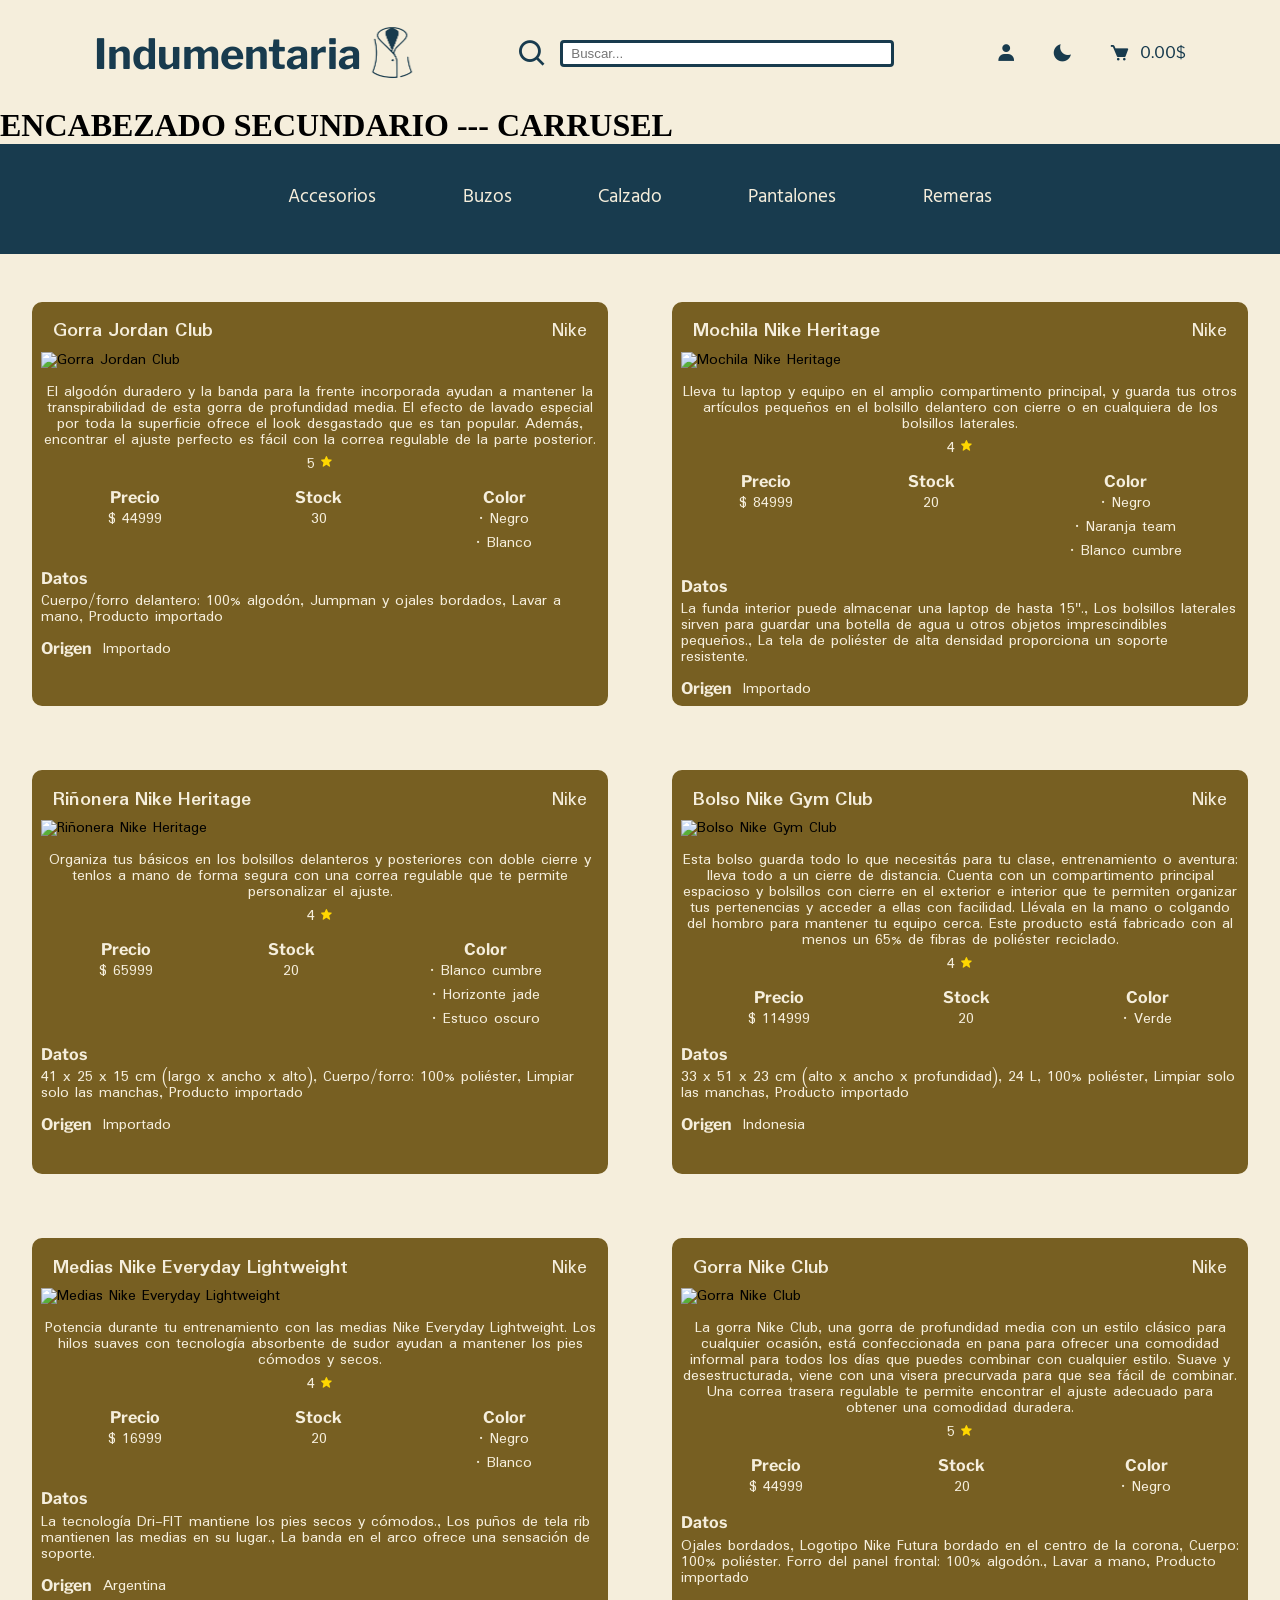
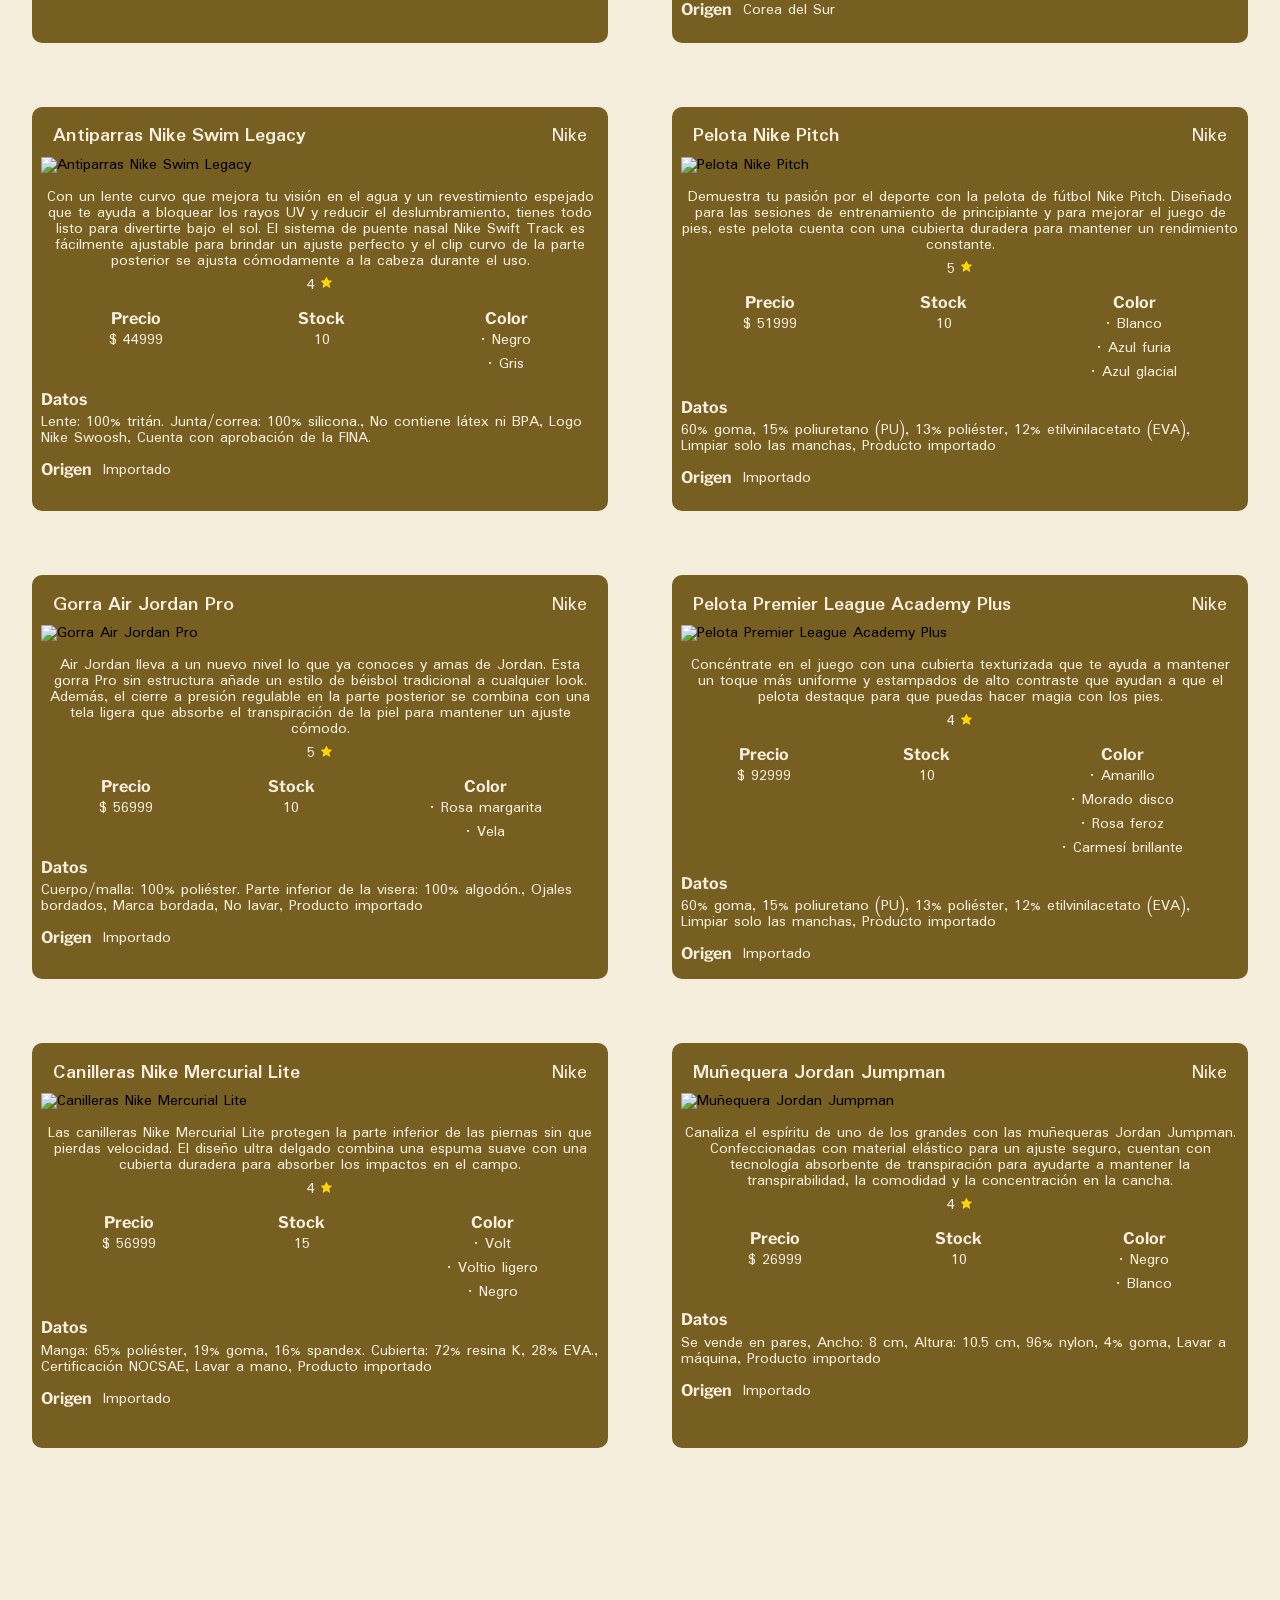
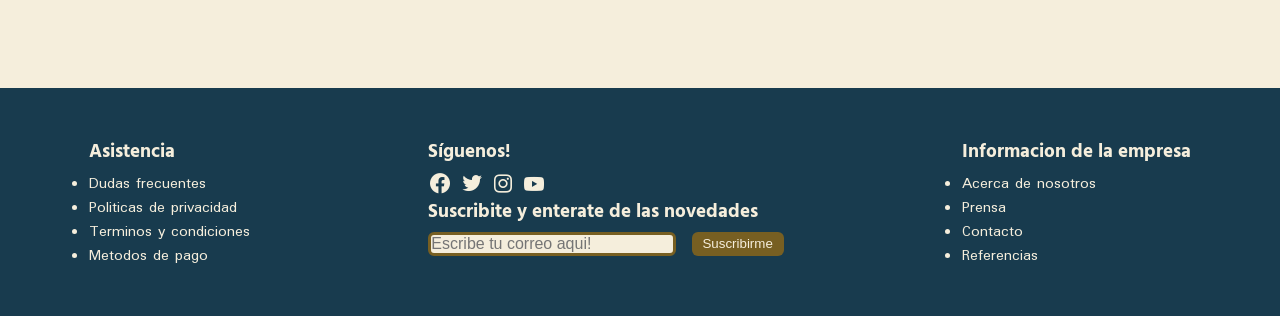
==== index.html @ 568b7e71 "Añade icono y logo contextual al modo seleccionado" ====
﻿<!DOCTYPE html>
<html lang="es">

<head>
   <meta charset="UTF-8">
   <meta name="viewport" content="width=device-width, initial-scale=1.0">
   <title>Grupo 13 | Indumentaria</title>
   <link rel="stylesheet" href="css/temas-colores-fuentes.css">
   <link rel="stylesheet" href="css/estilo-principal.css">
   <link href='https://unpkg.com/boxicons@2.1.4/css/boxicons.min.css' rel='stylesheet'>
</head>

<body id="cuerpo" class="light-theme">
   <header id="encabezado-principal" class="light-theme">

      <div id="titulo-logo" class="logo-iconos">
         <h1>Indumentaria</h1>
         <img id="logo" src="assets/img/logo-light.png" alt="logo de la web">
      </div>

      <div id="buscador">
         <i class='bx  bx-search'></i>
         <input type="text" placeholder="Buscar...">
      </div>

      <div id="iconos">
            <a href="/html/login.html">
               <i class='bx  bxs-user'></i>
               <h3>Iniciar Sesión</h3>
            </a>

            <div id="toggleModoOscuro">
               <i id="luna-sol" class='bx  bxs-moon'></i>
               <h3 id="texto-modo">Modo Oscuro</h3>
            </div>      

            <div id="carrito-precio">
               <i class='bx  bxs-cart'></i>
               <p>0.00$</p>
            </div>
         
      </div>
   </header>
   <header id="encabezado-secundario">
      <h1>ENCABEZADO SECUNDARIO --- CARRUSEL</h1>
   </header>

   <main>
      <nav id="navegacion-categoria" class="light-theme">
         <a href="#" id="tab-categoria-1" class="tab-categoria">Accesorios</a>
         <a href="#" id="tab-categoria-2" class="tab-categoria">Buzos</a>
         <a href="#" id="tab-categoria-3" class="tab-categoria">Calzado</a>
         <a href="#" id="tab-categoria-4" class="tab-categoria">Pantalones</a>
         <a href="#" id="tab-categoria-5" class="tab-categoria">Remeras</a>
      </nav>

      <section id="seccion-filtros">
      </section>

      <section id="seccion-categoria" class="light-theme">
         <article id="categoria00-item01" class="articulo-categoria item01">
            <header class="header-articulo">
               <div class="encabezado-carta">
                  <p class="item-valor-nombre"><span class="formato-texto-cartas">Nombre</span> ITEM 1</p>
                  <p class="item-valor-autor"><span class="formato-texto-cartas">Autor</span> ITEM 1</p>
               </div>
               <img class="item-valor-portada" src='assets/img/categoria00-item01.png' alt='Imagen de Portada'>
               <p class="item-valor-descripcion"><span class="formato-texto-cartas">Descripción</span> ITEM 1</p>
               <div class="rating">
                  <p class="item-valor-rating"><span class="formato-texto-cartas">Rating</span> ITEM 1</p>
                  <i class='bx  bxs-star'></i>
               </div>
            </header>
            <div class="detalle-articulo">
               <div class="precio">
                  <h4 class="item-campo-personalizado_1">CAMPO PERSONALIZADO 1</h4>
                  <p class="item-valor-personalizado_1">valor personalizado 1</p>
               </div>
               <div class="stock">
                  <h4 class="item-campo-personalizado_2">CAMPO PERSONALIZADO 2</h4>
                  <p class="item-valor-personalizado_2">valor personalizado 2</p>
               </div>
               <div class="color">
                  <h4 class="item-campo-personalizado_3">CAMPO PERSONALIZADO 3</h4>
                  <p class="item-valor-personalizado_3">valor personalizado 3</p>
               </div>
            </div>
            <div class="footer-articulo">
               <div class="datos">
                  <h4 class="item-campo-personalizado_5">CAMPO PERSONALIZADO 5</h4>
                  <p class="item-valor-personalizado_5">valor personalizado 5</p>
               </div>
               <div class="origen">
                  <h4 class="item-campo-personalizado_4">CAMPO PERSONALIZADO 4</h4>
                  <p class="item-valor-personalizado_4">valor personalizado 4</p>
               </div>
            </div>
         </article>

         <article id="categoria00-item02" class="articulo-categoria item02">
            <header class="header-articulo">
               <div class="encabezado-carta">
                  <p class="item-valor-nombre"><span class="formato-texto-cartas">Nombre</span> ITEM 2</p>
                  <p class="item-valor-autor"><span class="formato-texto-cartas">Autor</span> ITEM 2</p>
               </div>
               <img class="item-valor-portada" src='assets/img/categoria00-item02.png' alt='Imagen de Portada'>
               <p class="item-valor-descripcion"><span class="formato-texto-cartas">Descripción</span> ITEM 2</p>
               <div class="rating">
                  <p class="item-valor-rating"><span class="formato-texto-cartas">Rating</span> ITEM 2</p>
                  <i class='bx  bxs-star'></i>
               </div>
            </header>
            <div class="detalle-articulo">
               <div class="precio">
                  <h4 class="item-campo-personalizado_1">CAMPO PERSONALIZADO 1</h4>
                  <p class="item-valor-personalizado_1">valor personalizado 1</p>
               </div>
               <div class="stock">
                  <h4 class="item-campo-personalizado_2">CAMPO PERSONALIZADO 2</h4>
                  <p class="item-valor-personalizado_2">valor personalizado 2</p>
               </div>
               <div class="color">
                  <h4 class="item-campo-personalizado_3">CAMPO PERSONALIZADO 3</h4>
                  <p class="item-valor-personalizado_3">valor personalizado 3</p>
               </div>
            </div>
            <div class="footer-articulo">
               <div class="datos">
                  <h4 class="item-campo-personalizado_5">CAMPO PERSONALIZADO 5</h4>
                  <p class="item-valor-personalizado_5">valor personalizado 5</p>
               </div>
               <div class="origen">
                  <h4 class="item-campo-personalizado_4">CAMPO PERSONALIZADO 4</h4>
                  <p class="item-valor-personalizado_4">valor personalizado 4</p>
               </div>
            </div>
         </article>

         <article id="categoria00-item03" class="articulo-categoria item03">
            <header class="header-articulo">
               <div class="encabezado-carta">
                  <p class="item-valor-nombre"><span class="formato-texto-cartas">Nombre</span> ITEM 3</p>
                  <p class="item-valor-autor"><span class="formato-texto-cartas">Autor</span> ITEM 3</p>
               </div>
               <img class="item-valor-portada" src='assets/img/categoria00-item03.png' alt='Imagen de Portada'>
               <p class="item-valor-descripcion"><span class="formato-texto-cartas">Descripción</span> ITEM 3</p>
               <div class="rating">
                  <p class="item-valor-rating"><span class="formato-texto-cartas">Rating</span> ITEM 3</p>
                  <i class='bx  bxs-star'></i>
               </div>
            </header>
            <div class="detalle-articulo">
               <div class="precio">
                  <h4 class="item-campo-personalizado_1">CAMPO PERSONALIZADO 1</h4>
                  <p class="item-valor-personalizado_1">valor personalizado 1</p>
               </div>
               <div class="stock">
                  <h4 class="item-campo-personalizado_2">CAMPO PERSONALIZADO 2</h4>
                  <p class="item-valor-personalizado_2">valor personalizado 2</p>
               </div>
               <div class="color">
                  <h4 class="item-campo-personalizado_3">CAMPO PERSONALIZADO 3</h4>
                  <p class="item-valor-personalizado_3">valor personalizado 3</p>
               </div>
            </div>
            <div class="footer-articulo">
               <div class="datos">
                  <h4 class="item-campo-personalizado_5">CAMPO PERSONALIZADO 5</h4>
                  <p class="item-valor-personalizado_5">valor personalizado 5</p>
               </div>
               <div class="origen">
                  <h4 class="item-campo-personalizado_4">CAMPO PERSONALIZADO 4</h4>
                  <p class="item-valor-personalizado_4">valor personalizado 4</p>
               </div>
            </div>
         </article>

         <article id="categoria00-item04" class="articulo-categoria item04">
            <header class="header-articulo">
               <div class="encabezado-carta">
                  <p class="item-valor-nombre"><span class="formato-texto-cartas">Nombre</span> ITEM 4</p>
                  <p class="item-valor-autor"><span class="formato-texto-cartas">Autor</span> ITEM 4</p>
               </div>
               <img class="item-valor-portada" src='assets/img/categoria00-item04.png' alt='Imagen de Portada'>
               <p class="item-valor-descripcion"><span class="formato-texto-cartas">Descripción</span> ITEM 4</p>
               <div class="rating">
                  <p class="item-valor-rating"><span class="formato-texto-cartas">Rating</span> ITEM 4</p>
                  <i class='bx  bxs-star'></i>
               </div>
            </header>
            <div class="detalle-articulo">
               <div class="precio">
                  <h4 class="item-campo-personalizado_1">CAMPO PERSONALIZADO 1</h4>
                  <p class="item-valor-personalizado_1">valor personalizado 1</p>
               </div>
               <div class="stock">
                  <h4 class="item-campo-personalizado_2">CAMPO PERSONALIZADO 2</h4>
                  <p class="item-valor-personalizado_2">valor personalizado 2</p>
               </div>
               <div class="color">
                  <h4 class="item-campo-personalizado_3">CAMPO PERSONALIZADO 3</h4>
                  <p class="item-valor-personalizado_3">valor personalizado 3</p>
               </div>
            </div>
            <div class="footer-articulo">
               <div class="datos">
                  <h4 class="item-campo-personalizado_5">CAMPO PERSONALIZADO 5</h4>
                  <p class="item-valor-personalizado_5">valor personalizado 5</p>
               </div>
               <div class="origen">
                  <h4 class="item-campo-personalizado_4">CAMPO PERSONALIZADO 4</h4>
                  <p class="item-valor-personalizado_4">valor personalizado 4</p>
               </div>
            </div>
         </article>

         <article id="categoria00-item05" class="articulo-categoria item05">
            <header class="header-articulo">
               <div class="encabezado-carta">
                  <p class="item-valor-nombre"><span class="formato-texto-cartas">Nombre</span> ITEM 5</p>
                  <p class="item-valor-autor"><span class="formato-texto-cartas">Autor</span> ITEM 5</p>
               </div>
               <img class="item-valor-portada" src='assets/img/categoria00-item05.png' alt='Imagen de Portada'>
               <p class="item-valor-descripcion"><span class="formato-texto-cartas">Descripción</span> ITEM 5</p>
               <div class="rating">
                  <p class="item-valor-rating"><span class="formato-texto-cartas">Rating</span> ITEM 5</p>
                  <i class='bx  bxs-star'></i>
               </div>
            </header>
            <div class="detalle-articulo">
               <div class="precio">
                  <h4 class="item-campo-personalizado_1">CAMPO PERSONALIZADO 1</h4>
                  <p class="item-valor-personalizado_1">valor personalizado 1</p>
               </div>
               <div class="stock">
                  <h4 class="item-campo-personalizado_2">CAMPO PERSONALIZADO 2</h4>
                  <p class="item-valor-personalizado_2">valor personalizado 2</p>
               </div>
               <div class="color">
                  <h4 class="item-campo-personalizado_3">CAMPO PERSONALIZADO 3</h4>
                  <p class="item-valor-personalizado_3">valor personalizado 3</p>
               </div>
            </div>
            <div class="footer-articulo">
               <div class="datos">
                  <h4 class="item-campo-personalizado_5">CAMPO PERSONALIZADO 5</h4>
                  <p class="item-valor-personalizado_5">valor personalizado 5</p>
               </div>
               <div class="origen">
                  <h4 class="item-campo-personalizado_4">CAMPO PERSONALIZADO 4</h4>
                  <p class="item-valor-personalizado_4">valor personalizado 4</p>
               </div>
            </div>
         </article>

         <article id="categoria00-item06" class="articulo-categoria item06">
            <header class="header-articulo">
               <div class="encabezado-carta">
                  <p class="item-valor-nombre"><span class="formato-texto-cartas">Nombre</span> ITEM 6</p>
                  <p class="item-valor-autor"><span class="formato-texto-cartas">Autor</span> ITEM 6</p>
               </div>
               <img class="item-valor-portada" src='assets/img/categoria00-item06.png' alt='Imagen de Portada'>
               <p class="item-valor-descripcion"><span class="formato-texto-cartas">Descripción</span> ITEM 6</p>
               <div class="rating">
                  <p class="item-valor-rating"><span class="formato-texto-cartas">Rating</span> ITEM 6</p>
                  <i class='bx  bxs-star'></i>
               </div>
            </header>
            <div class="detalle-articulo">
               <div class="precio">
                  <h4 class="item-campo-personalizado_1">CAMPO PERSONALIZADO 1</h4>
                  <p class="item-valor-personalizado_1">valor personalizado 1</p>
               </div>
               <div class="stock">
                  <h4 class="item-campo-personalizado_2">CAMPO PERSONALIZADO 2</h4>
                  <p class="item-valor-personalizado_2">valor personalizado 2</p>
               </div>
               <div class="color">
                  <h4 class="item-campo-personalizado_3">CAMPO PERSONALIZADO 3</h4>
                  <p class="item-valor-personalizado_3">valor personalizado 3</p>
               </div>
            </div>
            <div class="footer-articulo">
               <div class="datos">
                  <h4 class="item-campo-personalizado_5">CAMPO PERSONALIZADO 5</h4>
                  <p class="item-valor-personalizado_5">valor personalizado 5</p>
               </div>
               <div class="origen">
                  <h4 class="item-campo-personalizado_4">CAMPO PERSONALIZADO 4</h4>
                  <p class="item-valor-personalizado_4">valor personalizado 4</p>
               </div>
            </div>
         </article>

         <article id="categoria00-item07" class="articulo-categoria item07">
            <header class="header-articulo">
               <div class="encabezado-carta">
                  <p class="item-valor-nombre"><span class="formato-texto-cartas">Nombre</span> ITEM 7</p>
                  <p class="item-valor-autor"><span class="formato-texto-cartas">Autor</span> ITEM 7</p>
               </div>
               <img class="item-valor-portada" src='assets/img/categoria00-item07.png' alt='Imagen de Portada'>
               <p class="item-valor-descripcion"><span class="formato-texto-cartas">Descripción</span> ITEM 7</p>
               <div class="rating">
                  <p class="item-valor-rating"><span class="formato-texto-cartas">Rating</span> ITEM 7</p>
                  <i class='bx  bxs-star'></i>
               </div>
            </header>
            <div class="detalle-articulo">
               <div class="precio">
                  <h4 class="item-campo-personalizado_1">CAMPO PERSONALIZADO 1</h4>
                  <p class="item-valor-personalizado_1">valor personalizado 1</p>
               </div>
               <div class="stock">
                  <h4 class="item-campo-personalizado_2">CAMPO PERSONALIZADO 2</h4>
                  <p class="item-valor-personalizado_2">valor personalizado 2</p>
               </div>
               <div class="color">
                  <h4 class="item-campo-personalizado_3">CAMPO PERSONALIZADO 3</h4>
                  <p class="item-valor-personalizado_3">valor personalizado 3</p>
               </div>
            </div>
            <div class="footer-articulo">
               <div class="datos">
                  <h4 class="item-campo-personalizado_5">CAMPO PERSONALIZADO 5</h4>
                  <p class="item-valor-personalizado_5">valor personalizado 5</p>
               </div>
               <div class="origen">
                  <h4 class="item-campo-personalizado_4">CAMPO PERSONALIZADO 4</h4>
                  <p class="item-valor-personalizado_4">valor personalizado 4</p>
               </div>
            </div>
         </article>

         <article id="categoria00-item08" class="articulo-categoria item08">
            <header class="header-articulo">
               <div class="encabezado-carta">
                  <p class="item-valor-nombre"><span class="formato-texto-cartas">Nombre</span> ITEM 8</p>
                  <p class="item-valor-autor"><span class="formato-texto-cartas">Autor</span> ITEM 8</p>
               </div>
               <img class="item-valor-portada" src='assets/img/categoria00-item08.png' alt='Imagen de Portada'>
               <p class="item-valor-descripcion"><span class="formato-texto-cartas">Descripción</span> ITEM 8</p>
               <div class="rating">
                  <p class="item-valor-rating"><span class="formato-texto-cartas">Rating</span> ITEM 8</p>
                  <i class='bx  bxs-star'></i>
               </div>
            </header>
            <div class="detalle-articulo">
               <div class="precio">
                  <h4 class="item-campo-personalizado_1">CAMPO PERSONALIZADO 1</h4>
                  <p class="item-valor-personalizado_1">valor personalizado 1</p>
               </div>
               <div class="stock">
                  <h4 class="item-campo-personalizado_2">CAMPO PERSONALIZADO 2</h4>
                  <p class="item-valor-personalizado_2">valor personalizado 2</p>
               </div>
               <div class="color">
                  <h4 class="item-campo-personalizado_3">CAMPO PERSONALIZADO 3</h4>
                  <p class="item-valor-personalizado_3">valor personalizado 3</p>
               </div>
            </div>
            <div class="footer-articulo">
               <div class="datos">
                  <h4 class="item-campo-personalizado_5">CAMPO PERSONALIZADO 5</h4>
                  <p class="item-valor-personalizado_5">valor personalizado 5</p>
               </div>
               <div class="origen">
                  <h4 class="item-campo-personalizado_4">CAMPO PERSONALIZADO 4</h4>
                  <p class="item-valor-personalizado_4">valor personalizado 4</p>
               </div>
            </div>
         </article>

         <article id="categoria00-item09" class="articulo-categoria item09">
            <header class="header-articulo">
               <div class="encabezado-carta">
                  <p class="item-valor-nombre"><span class="formato-texto-cartas">Nombre</span> ITEM 9</p>
                  <p class="item-valor-autor"><span class="formato-texto-cartas">Autor</span> ITEM 9</p>
               </div>
               <img class="item-valor-portada" src='assets/img/categoria00-item09.png' alt='Imagen de Portada'>
               <p class="item-valor-descripcion"><span class="formato-texto-cartas">Descripción</span> ITEM 9</p>
               <div class="rating">
                  <p class="item-valor-rating"><span class="formato-texto-cartas">Rating</span> ITEM 9</p>
                  <i class='bx  bxs-star'></i>
               </div>
            </header>
            <div class="detalle-articulo">
               <div class="precio">
                  <h4 class="item-campo-personalizado_1">CAMPO PERSONALIZADO 1</h4>
                  <p class="item-valor-personalizado_1">valor personalizado 1</p>
               </div>
               <div class="stock">
                  <h4 class="item-campo-personalizado_2">CAMPO PERSONALIZADO 2</h4>
                  <p class="item-valor-personalizado_2">valor personalizado 2</p>
               </div>
               <div class="color">
                  <h4 class="item-campo-personalizado_3">CAMPO PERSONALIZADO 3</h4>
                  <p class="item-valor-personalizado_3">valor personalizado 3</p>
               </div>
            </div>
            <div class="footer-articulo">
               <div class="datos">
                  <h4 class="item-campo-personalizado_5">CAMPO PERSONALIZADO 5</h4>
                  <p class="item-valor-personalizado_5">valor personalizado 5</p>
               </div>
               <div class="origen">
                  <h4 class="item-campo-personalizado_4">CAMPO PERSONALIZADO 4</h4>
                  <p class="item-valor-personalizado_4">valor personalizado 4</p>
               </div>
            </div>
         </article>

         <article id="categoria00-item10" class="articulo-categoria item10">
            <header class="header-articulo">
               <div class="encabezado-carta">
                  <p class="item-valor-nombre"><span class="formato-texto-cartas">Nombre</span> ITEM 10</p>
                  <p class="item-valor-autor"><span class="formato-texto-cartas">Autor</span> ITEM 10</p>
               </div>
               <img class="item-valor-portada" src='assets/img/categoria00-item10.png' alt='Imagen de Portada'>
               <p class="item-valor-descripcion"><span class="formato-texto-cartas">Descripción</span> ITEM 10</p>
               <div class="rating">
                  <p class="item-valor-rating"><span class="formato-texto-cartas">Rating</span> ITEM 10</p>
                  <i class='bx  bxs-star'></i>
               </div>
            </header>
            <div class="detalle-articulo">
               <div class="precio">
                  <h4 class="item-campo-personalizado_1">CAMPO PERSONALIZADO 1</h4>
                  <p class="item-valor-personalizado_1">valor personalizado 1</p>
               </div>
               <div class="stock">
                  <h4 class="item-campo-personalizado_2">CAMPO PERSONALIZADO 2</h4>
                  <p class="item-valor-personalizado_2">valor personalizado 2</p>
               </div>
               <div class="color">
                  <h4 class="item-campo-personalizado_3">CAMPO PERSONALIZADO 3</h4>
                  <p class="item-valor-personalizado_3">valor personalizado 3</p>
               </div>
            </div>
            <div class="footer-articulo">
               <div class="datos">
                  <h4 class="item-campo-personalizado_5">CAMPO PERSONALIZADO 5</h4>
                  <p class="item-valor-personalizado_5">valor personalizado 5</p>
               </div>
               <div class="origen">
                  <h4 class="item-campo-personalizado_4">CAMPO PERSONALIZADO 4</h4>
                  <p class="item-valor-personalizado_4">valor personalizado 4</p>
               </div>
            </div>
         </article>

         <article id="categoria00-item11" class="articulo-categoria item11">
            <header class="header-articulo">
               <div class="encabezado-carta">
                  <p class="item-valor-nombre"><span class="formato-texto-cartas">Nombre</span> ITEM 11</p>
                  <p class="item-valor-autor"><span class="formato-texto-cartas">Autor</span> ITEM 11</p>
               </div>
               <img class="item-valor-portada" src='assets/img/categoria00-item11.png' alt='Imagen de Portada'>
               <p class="item-valor-descripcion"><span class="formato-texto-cartas">Descripción</span> ITEM 11</p>
               <div class="rating">
                  <p class="item-valor-rating"><span class="formato-texto-cartas">Rating</span> ITEM 11</p>
                  <i class='bx  bxs-star'></i>
               </div>
            </header>
            <div class="detalle-articulo">
               <div class="precio">
                  <h4 class="item-campo-personalizado_1">CAMPO PERSONALIZADO 1</h4>
                  <p class="item-valor-personalizado_1">valor personalizado 1</p>
               </div>
               <div class="stock">
                  <h4 class="item-campo-personalizado_2">CAMPO PERSONALIZADO 2</h4>
                  <p class="item-valor-personalizado_2">valor personalizado 2</p>
               </div>
               <div class="color">
                  <h4 class="item-campo-personalizado_3">CAMPO PERSONALIZADO 3</h4>
                  <p class="item-valor-personalizado_3">valor personalizado 3</p>
               </div>
            </div>
            <div class="footer-articulo">
               <div class="datos">
                  <h4 class="item-campo-personalizado_5">CAMPO PERSONALIZADO 5</h4>
                  <p class="item-valor-personalizado_5">valor personalizado 5</p>
               </div>
               <div class="origen">
                  <h4 class="item-campo-personalizado_4">CAMPO PERSONALIZADO 4</h4>
                  <p class="item-valor-personalizado_4">valor personalizado 4</p>
               </div>
            </div>
         </article>

         <article id="categoria00-item12" class="articulo-categoria item12">
            <header class="header-articulo">
               <div class="encabezado-carta">
                  <p class="item-valor-nombre"><span class="formato-texto-cartas">Nombre</span> ITEM 12</p>
                  <p class="item-valor-autor"><span class="formato-texto-cartas">Autor</span> ITEM 12</p>
               </div>
               <img class="item-valor-portada" src='assets/img/categoria00-item12.png' alt='Imagen de Portada'>
               <p class="item-valor-descripcion"><span class="formato-texto-cartas">Descripción</span> ITEM 12</p>
               <div class="rating">
                  <p class="item-valor-rating"><span class="formato-texto-cartas">Rating</span> ITEM 12</p>
                  <i class='bx  bxs-star'></i>
               </div>
            </header>
            <div class="detalle-articulo">
               <div class="precio">
                  <h4 class="item-campo-personalizado_1">CAMPO PERSONALIZADO 1</h4>
                  <p class="item-valor-personalizado_1">valor personalizado 1</p>
               </div>
               <div class="stock">
                  <h4 class="item-campo-personalizado_2">CAMPO PERSONALIZADO 2</h4>
                  <p class="item-valor-personalizado_2">valor personalizado 2</p>
               </div>
               <div class="color">
                  <h4 class="item-campo-personalizado_3">CAMPO PERSONALIZADO 3</h4>
                  <p class="item-valor-personalizado_3">valor personalizado 3</p>
               </div>
            </div>
            <div class="footer-articulo">
               <div class="datos">
                  <h4 class="item-campo-personalizado_5">CAMPO PERSONALIZADO 5</h4>
                  <p class="item-valor-personalizado_5">valor personalizado 5</p>
               </div>
               <div class="origen">
                  <h4 class="item-campo-personalizado_4">CAMPO PERSONALIZADO 4</h4>
                  <p class="item-valor-personalizado_4">valor personalizado 4</p>
               </div>
            </div>
         </article>
      </section>
   </main>

   <footer id="footer-principal" class="light-theme">
      <div id="footer-principal-izquierda">
         <span class="titulos-footer">Asistencia</span>
         <ul class="listas-footer">
            <li>Dudas frecuentes</li>
            <li>Politicas de privacidad</li>
            <li>Terminos y condiciones</li>
            <li>Metodos de pago</li>
         </ul>
      </div>
      <div id="footer-principal-centro">
         <span class="titulos-footer">Síguenos!</span>
         <div class="iconos-footer">
            <i class='bx  bxl-facebook-circle'></i> 
            <i class='bx bxl-twitter'></i> 
            <i class='bx bxl-instagram'></i>
            <i class='bx  bxl-youtube'></i> 

         </div>
         <div class="signUp">
            <span class="titulos-footer">Suscribite y enterate de las novedades</span>
            <div class="input-footer">
               <input type="text" placeholder="Escribe tu correo aqui!">
               <button class="boton-suscribete">Suscribirme</button>
            </div>
         </div>
      </div>
      <!-- <div id="footer-principal-centro">
         <img id="qr-code" src="assets/img/qr.png" />
      </div> -->
      <div id="footer-principal-izquierda">
         <span class="titulos-footer">Informacion de la empresa</span>
         <ul class="listas-footer">
            <li>Acerca de nosotros</li>
            <li>Prensa</li>
            <li>Contacto</li>
            <li>Referencias</li>
         </ul>
      </div>
   </footer>

   <!-- NO MODIFICAR: realiza la carga de datos -->
   <script type="module" src="js/cargar-datos.js"></script>
   <script src="js/funcionalidades.js"></script>
</body>

</html>
---- css/temas-colores-fuentes.css ----
﻿/* URL Paleta de colores LIGHT: https://www.coloreasily.com/?colors=183B4E-F5EEDC-775f22-183B4E-DDA853 */
/* URL Paleta de colores DARK: https://www.coloreasily.com/?colors=ede0bd-2b230c-dcc37f-236a80-b85232 */
@import url('https://fonts.googleapis.com/css2?family=Libre+Franklin');
@import url('https://fonts.googleapis.com/css2?family=Padauk');
@import url('https://fonts.googleapis.com/css2?family=Hind+Guntur');

:root {


   --light-color-fondo: #f5eedc;
   --light-color-1: #183b4e;
   --light-color-2: #775f22;
   --light-color-3: #dda853;

   --dark-color-fondo: #041C32;
   --dark-color-1: #f5eedc;
   --dark-color-2: #ECB365;

}

/* .light-theme {
   color: var(--light-color-1);
   background-color: var(--light-color-fondo);
}

.dark-theme {
   color: var(--dark-color-1);
   background-color: var(--dark-color-fondo);
} */
---- css/estilo-principal.css ----
﻿/* @import url("temas-colores-fuentes.css"); */
@import url('https://fonts.googleapis.com/css2?family=Padauk:wght@400;700&display=swap');

* {
   margin: 0;
   padding: 0;
   box-sizing: border-box;
}

#cuerpo.light-theme {
   background-color: var(--light-color-fondo);
}

#cuerpo.dark-theme {
   background-color: var(--dark-color-fondo);
}


#encabezado-principal {
   background-color: var(--light-color-fondo);
   color: var(--light-color-1);
   width: 100%;
   max-width: 100%;
   margin: 0;
   font-family: 'Libre Franklin';
   padding: 1.4em;
   display: flex;
   justify-content: space-evenly;
   align-items: center;
}

#encabezado-principal.light-theme{
   background-color: var(--light-color-fondo);
   color: var(--light-color-1);
}

#encabezado-principal.light-theme a {
   color: var(--light-color-1);
}

#encabezado-principal.light-theme input {
   border: 3px solid var(--light-color-1);
}

#encabezado-principal.dark-theme{
   background-color: var(--dark-color-fondo);
   color: var(--dark-color-1);
}

#encabezado-principal.dark-theme a {
   color: var(--dark-color-1);
}

#encabezado-principal.dark-theme input {
   border: 3px solid var(--dark-color-1);
}

#encabezado-principal a {
   display: flex;
   text-decoration: none;
}

#titulo-logo {
   font-size: 1.3em;
   display: flex;
   align-items: center;
   gap: 0.02em;
}

#logo {
   width: 3em;
   margin-right: 1em;
}

#buscador {
   display: flex;
   align-items: center;
   gap: 0.4em;
   font-size: 2em;
}

#buscador input {
   padding: 0.3em 0.6em;
   width: 25em;
   height: 2em;
   border-radius: 4px;
}


#iconos {
   display: flex;
}

#toggleModoOscuro {
   display: flex;
   cursor: pointer;
}

#iconos i {
   font-size: 1.3em;
   margin-left: 1.5em;
   margin-right: 0.2em;
   padding: 0;
}

#carrito-precio {
   display: flex;
   gap: 0.4em;
}
#navegacion-categoria {
   display: flex;
   justify-content: center;
   flex-wrap: wrap;
   gap: 3em;
   text-align: center;
   padding: 1.1em;
}

#navegacion-categoria.light-theme {
   background-color: var(--light-color-1);
}

#navegacion-categoria.light-theme a {
   color: var(--light-color-fondo);
}

#navegacion-categoria.light-theme a:hover{
   background-color: var(--light-color-2);
}

#navegacion-categoria.dark-theme {
   background-color: var(--dark-color-1);
}

#navegacion-categoria.dark-theme a {
   color: var(--dark-color-fondo);
}

#navegacion-categoria.dark-theme a:hover{
   background-color: var(--dark-color-2);
}


.tab-categoria {
   font-family: 'Hind Guntur';
   font-size: 1.2em;
   margin-top: 1em;
   margin-bottom: 1em;
   padding-right: 1em;
   padding-left: 1em;
   border-radius: 4px;
   text-decoration: none;
}

#seccion-categoria {
   display: grid;
   grid-template-columns: repeat(3, 30%);
   grid-template-rows: repeat(4, 25%);
   justify-content: center;
   gap: 4em;
   margin-top: 3em;
   padding-bottom: 5em;
}

#seccion-categoria.light-theme {
   background-color: var(--light-color-fondo);
}

#seccion-categoria.light-theme article {
   background-color: var(--light-color-2);
   border-color: var(--light-color-2);
}

#seccion-categoria.light-theme p {
   color: var(--light-color-fondo);
}

#seccion-categoria.light-theme h4 {
   color: var(--light-color-fondo);
}

#seccion-categoria.dark-theme {
   background-color: var(--dark-color-fondo);
}

#seccion-categoria.dark-theme article {
   background-color: var(--dark-color-2);
   border-color: var(--dark-color-2);
}

#seccion-categoria.dark-theme p {
   color: var(--dark-color-fondo);
}

#seccion-categoria.dark-theme h4 {
   color: var(--dark-color-fondo);
}


.articulo-categoria {
   border-radius: 10px;
   border: solid 9px;
}


.articulo-categoria h4{
   font-family: 'Libre Franklin';
   font-weight: bolder;
}

.articulo-categoria p{
   font-family: 'Padauk';
}

.header-articulo{
   font-family: 'Padauk';
   line-height: 1em;
}

.rating {
   display: flex;
   justify-content: center;
   align-items: center;
   gap: 0.3em;
   margin-top: 0.5em;
}

.rating .bxs-star {
   font-size: 0.8em;
   color: gold;
   margin-bottom: 0.16em;
}

.encabezado-carta{
   display: flex;
   justify-content: space-between;
   padding: 0.6em;
   margin-bottom: 1em;
   font-family: 'Hind Guntur';
   font-size: 1.3em;
   margin-bottom: 0;
   word-spacing: -5px;
}


.item-valor-nombre {
   font-weight: bold;
}

.item-valor-portada {
  max-width: 100%;
  max-height: 100%;
} 

.item-valor-descripcion{
   margin-top: 1em;
   text-align: center;
}

.detalle-articulo{
   margin-top: 1em;
   display: flex;
   justify-content: space-around;
}

.footer-articulo {
   margin-top: 1em;
   line-height: 1em;
}

.origen {
   margin-top: 1em;
   display: flex;
   align-content: center;
   gap: 0.7em;
}

.detalle-articulo .precio{
   text-align: center;
}

.detalle-articulo .stock{
   text-align: center;
}

.detalle-articulo .color{
   text-align: center;
}

.detalle-articulo .color p{
   text-align: center;
}

.item-campo-personalizado_5 {
   margin-bottom: 0.4em;
}

#footer-principal {
   display: flex;
   justify-content: space-around;
   padding-top: 3em;
   padding-bottom: 3em;
   margin-top: 10em;
}

#footer-principal.light-theme {
   background-color: var(--light-color-1);
   color: var(--light-color-fondo);
}

#footer-principal.light-theme input{
   border-color: var(--light-color-2);
   background-color: var(--light-color-fondo);
}

#footer-principal.light-theme button{
   background-color: var(--light-color-2);
   color: var(--light-color-fondo);
}

#footer-principal.light-theme button:hover{
   background-color: var(--light-color-3);
   color: var(--light-color-1);
}

#footer-principal.dark-theme {
   background-color: var(--dark-color-1);
   color: var(--dark-color-fondo);
}

#footer-principal.dark-theme input{
   border-color: var(--dark-color-2);
   background-color: var(--dark-color-fondo);
   color: white;
}

#footer-principal.dark-theme button{
   background-color: var(--dark-color-fondo);
   color: var(--dark-color-1);
}

#footer-principal.dark-theme button:hover{
   background-color: var(--dark-color-2);
   color: var(--dark-colorfondo1);
}

#footer-principal li {
   font-family: 'Padauk';
}

.iconos-footer {
   display: flex;
   font-size: 1.5em;
   gap: 0.3em;
}

.iconos-footer img {
   width: 1.3em;
}

.titulos-footer {
   font-family: 'Hind Guntur';
   font-size: 1.2em;
   font-weight: bold;
}

.input-footer {
   display: flex;
   gap: 1em;
}

.input-footer input {
   width: 100%;
   border: 3px solid;
   border-radius: 6px;
   font-size: 1em;
   box-sizing: border-box;
}

.boton-suscribete {
   width: 10em;
   border: none;
   border-radius: 6px;
   cursor: pointer;
}


@media (max-width: 1501px){
   #iconos h3 {
      display: none;
      
   }

   #seccion-categoria {
      grid-template-columns: repeat(2, 45%);
      grid-template-rows: repeat(6,1fr);
   }
}

@media (max-width: 1201px) {
   #titulo-logo h1 {
      display: none;
   }
   
}

@media (max-width: 820px) {

   #encabezado-principal {
      flex-direction: column;
      align-items: center;
   }

   #titulo-logo h1 {
      display: block;
   }

   #titulo-logo {
      margin-bottom: 0.3em;
      margin-left: 3em;
   }
   
   #buscador input {
      width: 18em;
   }

   #buscador i {
      display: none;
   }

   #iconos {
      display: flex;
      justify-content: space-between;
      gap: 2em;
      margin-top: 1em;
   }

   #iconos i {
   margin: 0;
   }  

   #seccion-categoria {
      grid-template-columns: repeat(1, 60%);
      grid-template-rows: repeat(12, 1fr);
      margin-bottom: 4em;
   }

   #footer-principal {
      flex-direction: column;
      gap: 1em;
      padding: 1.4em;
   }

}
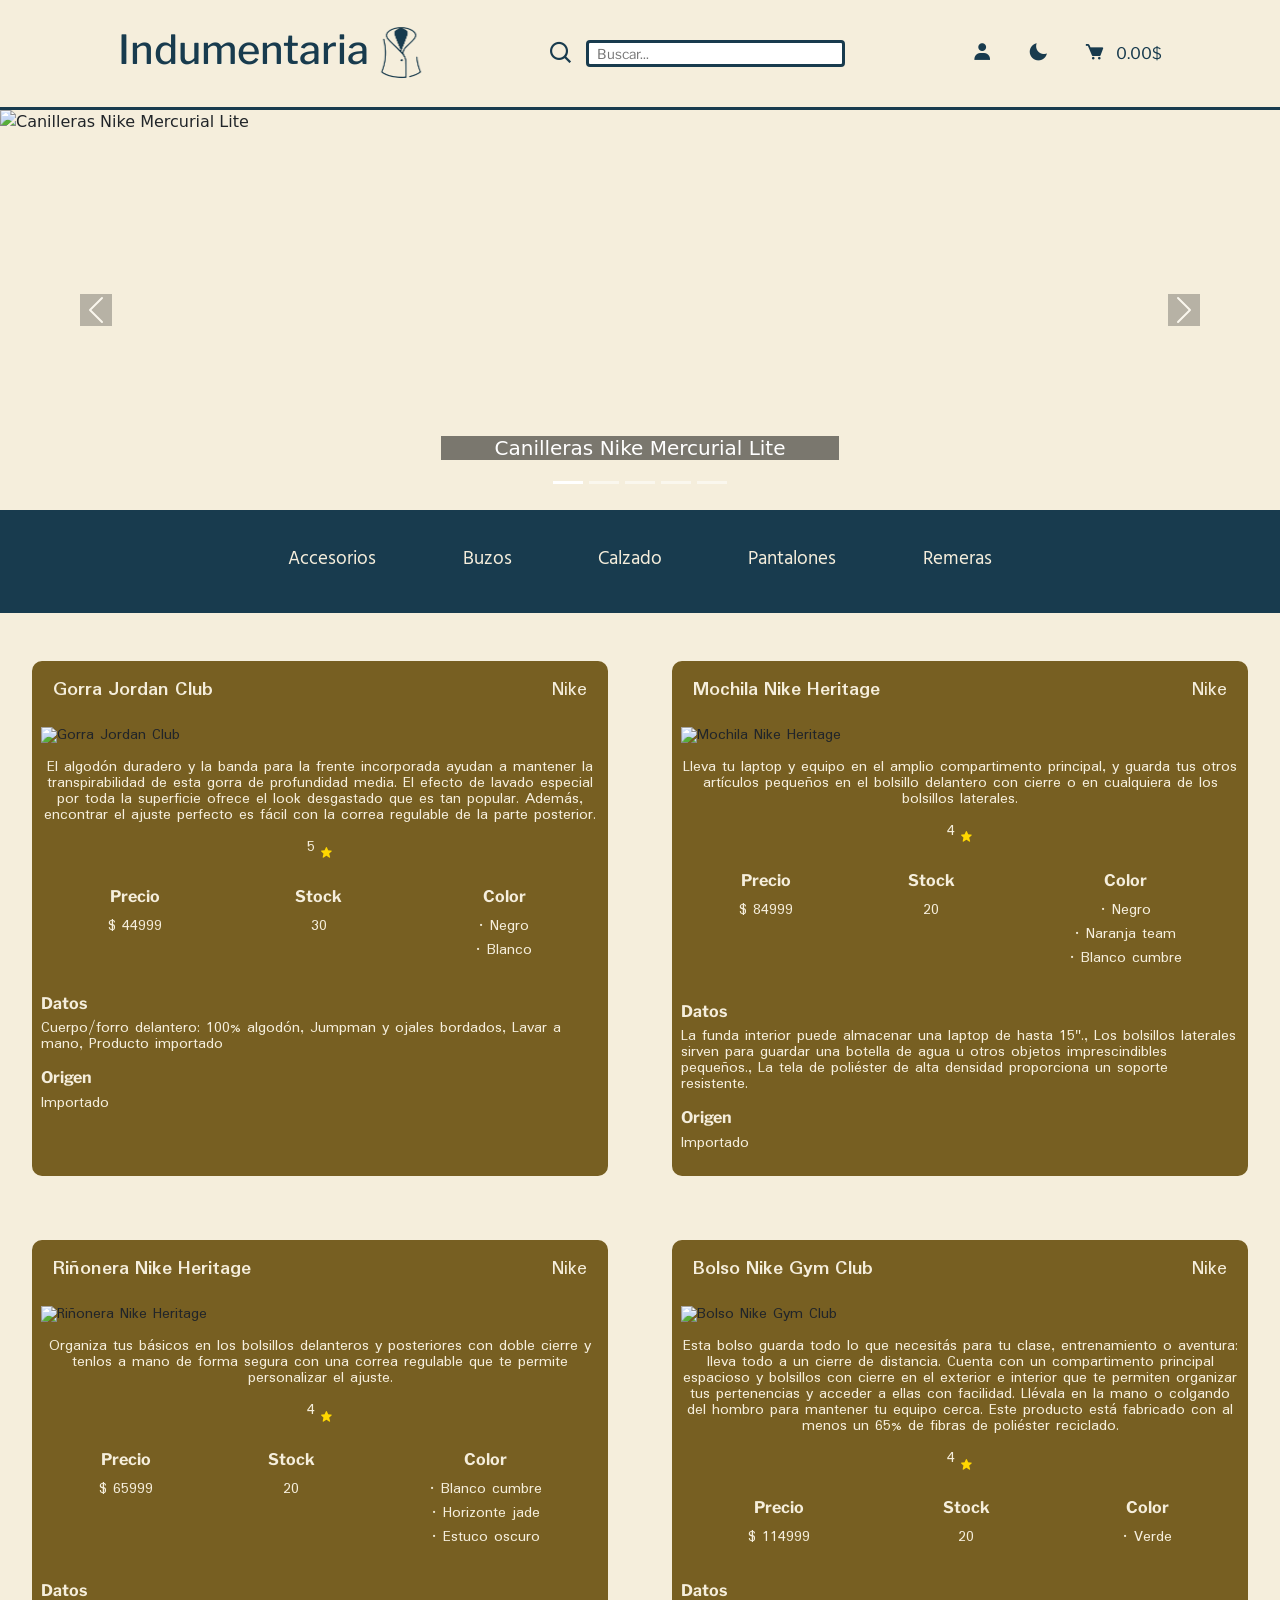
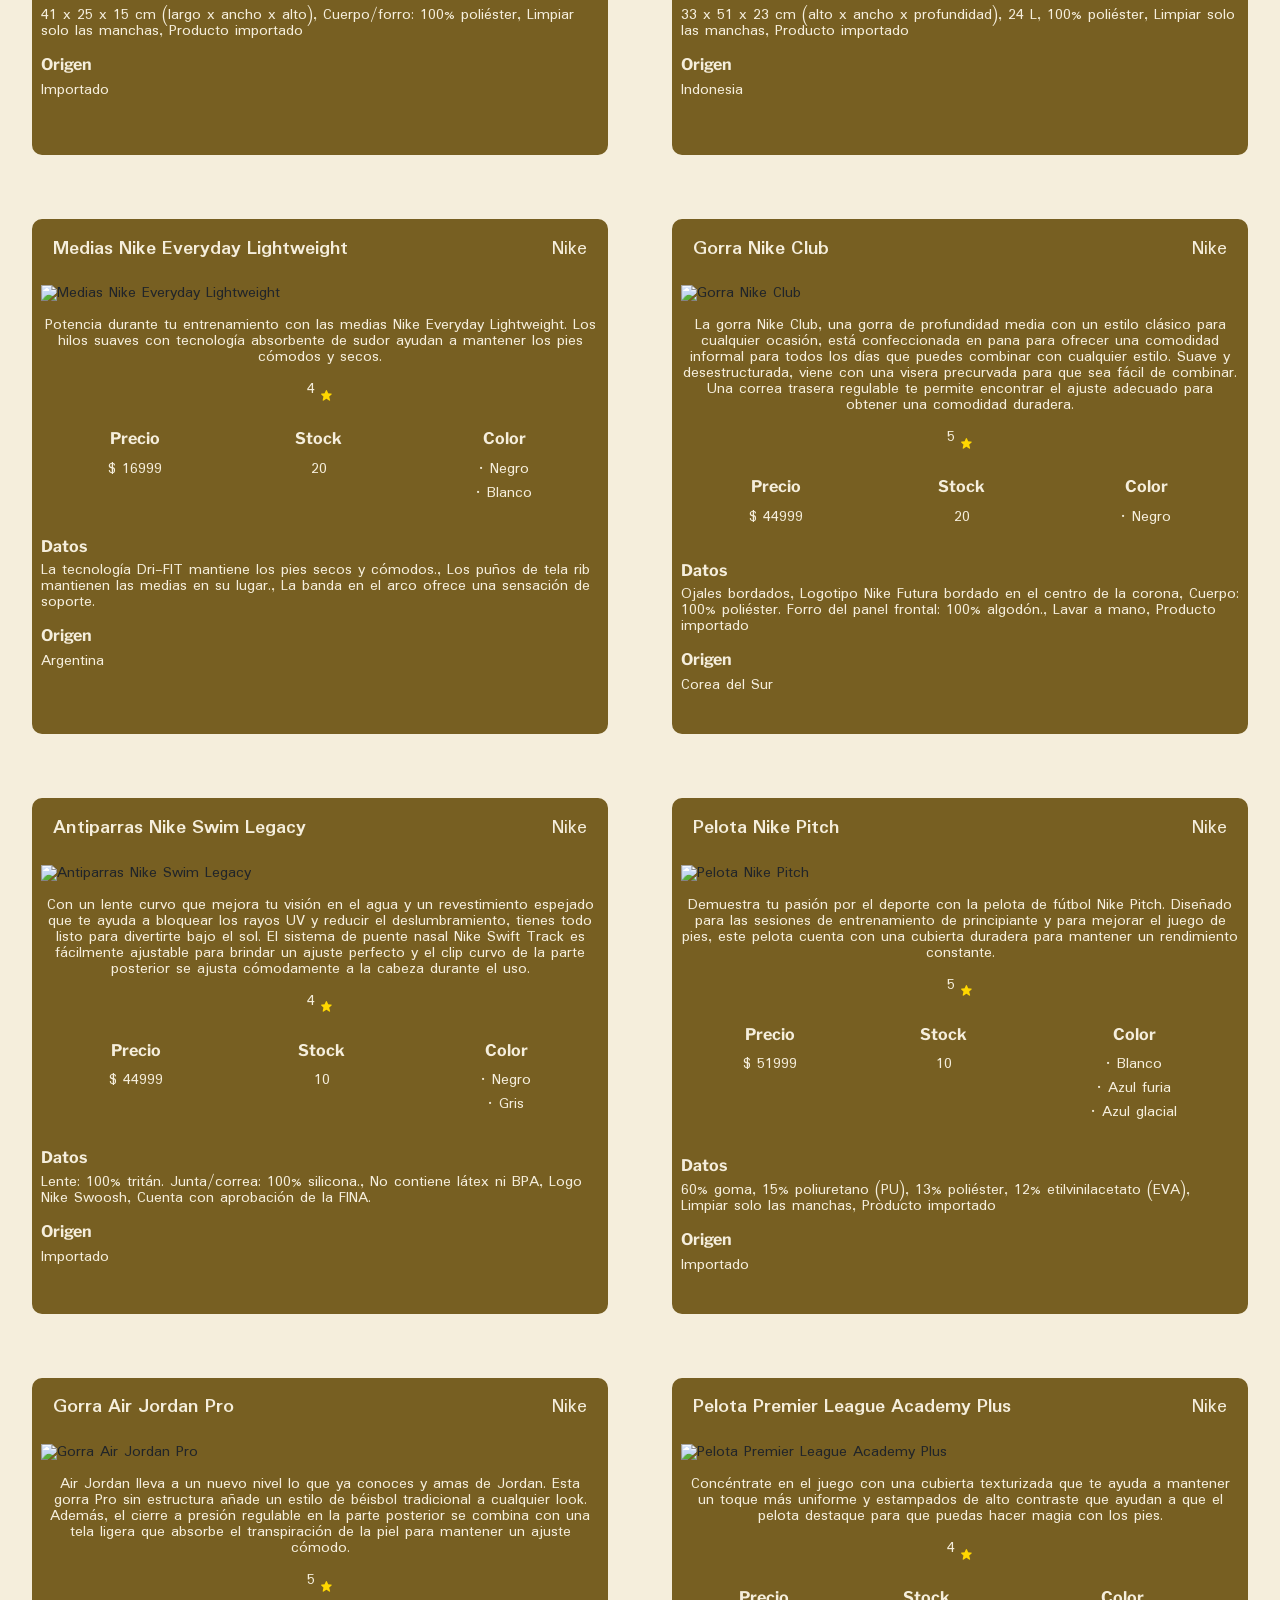
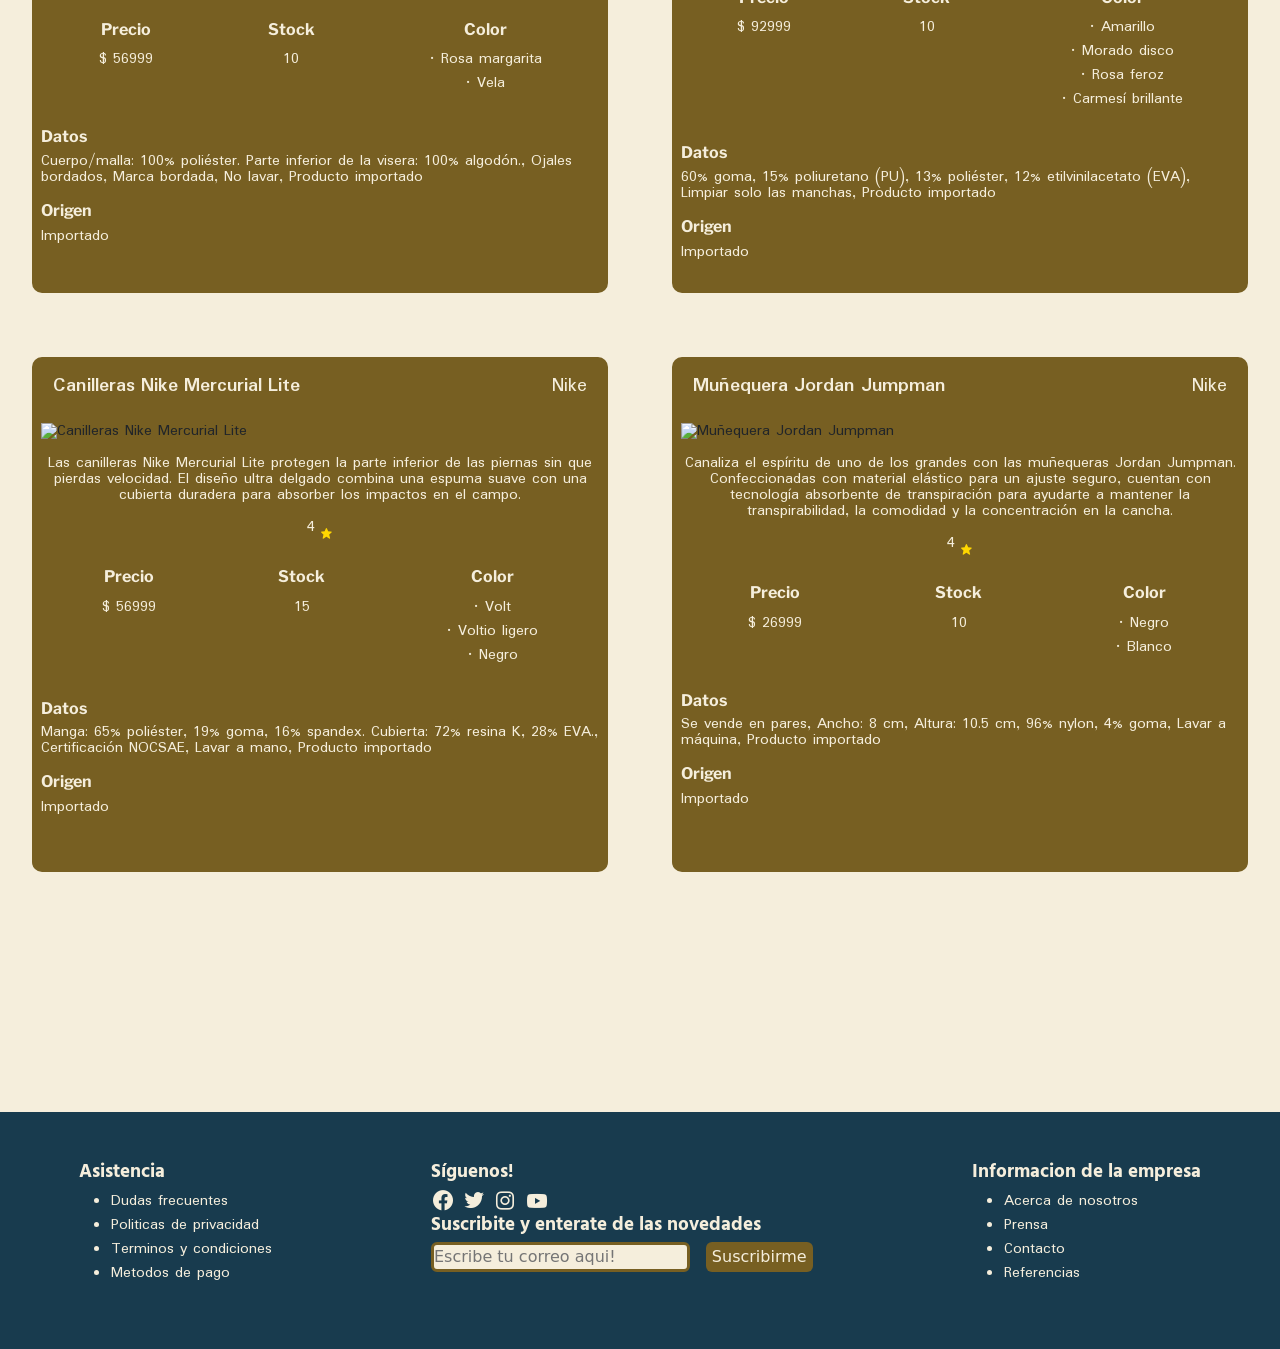
==== commit cf343e9c: "Añade carousel" ====
--- a/index.html
+++ b/index.html
@@ -5,6 +5,8 @@
    <meta charset="UTF-8">
    <meta name="viewport" content="width=device-width, initial-scale=1.0">
    <title>Grupo 13 | Indumentaria</title>
+   <link href="https://cdn.jsdelivr.net/npm/bootstrap@5.3.7/dist/css/bootstrap.min.css" rel="stylesheet"
+      integrity="sha384-LN+7fdVzj6u52u30Kp6M/trliBMCMKTyK833zpbD+pXdCLuTusPj697FH4R/5mcr" crossorigin="anonymous">
    <link rel="stylesheet" href="css/temas-colores-fuentes.css">
    <link rel="stylesheet" href="css/estilo-principal.css">
    <link href='https://unpkg.com/boxicons@2.1.4/css/boxicons.min.css' rel='stylesheet'>
@@ -12,11 +14,12 @@
 
 <body id="cuerpo" class="light-theme">
    <header id="encabezado-principal" class="light-theme">
-
-      <div id="titulo-logo" class="logo-iconos">
-         <h1>Indumentaria</h1>
-         <img id="logo" src="assets/img/logo-light.png" alt="logo de la web">
-      </div>
+      <a href="index.html">
+         <div id="titulo-logo" class="logo-iconos">
+            <h1>Indumentaria</h1>
+            <img id="logo" src="assets/img/logo-light.png" alt="logo de la web">
+         </div>
+      </a>
 
       <div id="buscador">
          <i class='bx  bx-search'></i>
@@ -24,25 +27,86 @@
       </div>
 
       <div id="iconos">
-            <a href="/html/login.html">
-               <i class='bx  bxs-user'></i>
-               <h3>Iniciar Sesión</h3>
-            </a>
-
-            <div id="toggleModoOscuro">
-               <i id="luna-sol" class='bx  bxs-moon'></i>
-               <h3 id="texto-modo">Modo Oscuro</h3>
-            </div>      
-
-            <div id="carrito-precio">
-               <i class='bx  bxs-cart'></i>
-               <p>0.00$</p>
-            </div>
-         
+         <a href="/html/login.html">
+            <i class='bx  bxs-user'></i>
+            <h3>Iniciar Sesión</h3>
+         </a>
+
+         <div id="toggleModoOscuro">
+            <i id="luna-sol" class='bx  bxs-moon'></i>
+            <h3 id="texto-modo">Modo Oscuro</h3>
+         </div>
+
+         <div id="carrito-precio">
+            <i class='bx  bxs-cart'></i>
+            <p>0.00$</p>
+         </div>
+
       </div>
    </header>
    <header id="encabezado-secundario">
-      <h1>ENCABEZADO SECUNDARIO --- CARRUSEL</h1>
+      <div id="carouselExampleCaptions" class="carousel slide" data-bs-ride="carousel" data-bs-interval="5000">
+         <div class="carousel-indicators">
+            <button type="button" data-bs-target="#carouselExampleCaptions" data-bs-slide-to="0" class="active"
+               aria-current="true" aria-label="Slide 1"></button>
+            <button type="button" data-bs-target="#carouselExampleCaptions" data-bs-slide-to="1"
+               aria-label="Slide 2"></button>
+            <button type="button" data-bs-target="#carouselExampleCaptions" data-bs-slide-to="2"
+               aria-label="Slide 3"></button>
+            <button type="button" data-bs-target="#carouselExampleCaptions" data-bs-slide-to="3"
+               aria-label="Slide 4"></button>
+            <button type="button" data-bs-target="#carouselExampleCaptions" data-bs-slide-to="4"
+               aria-label="Slide 5"></button>
+         </div>
+
+         <div class="carousel-inner">
+            <div class="carousel-item active">
+               <img src="" class="d-block" alt="...">
+               <div class="carousel-caption d-none d-md-block">
+                  <h5></h5>
+               </div>
+            </div>
+
+            <div class="carousel-item">
+               <img src="" class="d-block" alt="...">
+               <div class="carousel-caption d-none d-md-block">
+                  <h5></h5>
+               </div>
+            </div>
+
+            <div class="carousel-item">
+               <img src="" class="d-block" alt="...">
+               <div class="carousel-caption d-none d-md-block">
+                  <h5></h5>
+               </div>
+            </div>
+
+            <div class="carousel-item">
+               <img src="" class="d-block" alt="...">
+               <div class="carousel-caption d-none d-md-block">
+                  <h5></h5>
+               </div>
+            </div>
+
+            <div class="carousel-item">
+               <img src="" class="d-block" alt="...">
+               <div class="carousel-caption d-none d-md-block">
+                  <h5></h5>
+               </div>
+            </div>
+         </div>
+
+         <button class="carousel-control-prev" type="button" data-bs-target="#carouselExampleCaptions"
+            data-bs-slide="prev">
+            <span class="carousel-control-prev-icon" aria-hidden="true"></span>
+            <span class="visually-hidden">Previous</span>
+         </button>
+         <button class="carousel-control-next" type="button" data-bs-target="#carouselExampleCaptions"
+            data-bs-slide="next">
+            <span class="carousel-control-next-icon" aria-hidden="true"></span>
+            <span class="visually-hidden">Next</span>
+         </button>
+      </div>
    </header>
 
    <main>
@@ -541,10 +605,10 @@
       <div id="footer-principal-centro">
          <span class="titulos-footer">Síguenos!</span>
          <div class="iconos-footer">
-            <i class='bx  bxl-facebook-circle'></i> 
-            <i class='bx bxl-twitter'></i> 
+            <i class='bx  bxl-facebook-circle'></i>
+            <i class='bx bxl-twitter'></i>
             <i class='bx bxl-instagram'></i>
-            <i class='bx  bxl-youtube'></i> 
+            <i class='bx  bxl-youtube'></i>
 
          </div>
          <div class="signUp">
@@ -570,8 +634,12 @@
    </footer>
 
    <!-- NO MODIFICAR: realiza la carga de datos -->
+   <script src="https://cdn.jsdelivr.net/npm/bootstrap@5.3.7/dist/js/bootstrap.bundle.min.js"
+      integrity="sha384-ndDqU0Gzau9qJ1lfW4pNLlhNTkCfHzAVBReH9diLvGRem5+R9g2FzA8ZGN954O5Q"
+      crossorigin="anonymous"></script>
    <script type="module" src="js/cargar-datos.js"></script>
-   <script src="js/funcionalidades.js"></script>
+   <script type="module" src="js/cambiar-modo/cambiar-modo-home.js"></script>
+   <script type="module" src="js/carousel/carousel.js"></script>
 </body>
 
 </html>
--- a/css/estilo-principal.css
+++ b/css/estilo-principal.css
@@ -32,6 +32,7 @@
 #encabezado-principal.light-theme{
    background-color: var(--light-color-fondo);
    color: var(--light-color-1);
+   border-bottom: 3px solid var(--light-color-1);
 }
 
 #encabezado-principal.light-theme a {
@@ -45,6 +46,7 @@
 #encabezado-principal.dark-theme{
    background-color: var(--dark-color-fondo);
    color: var(--dark-color-1);
+   border-bottom: 3px solid var(--dark-color-1);
 }
 
 #encabezado-principal.dark-theme a {
@@ -76,19 +78,22 @@
    display: flex;
    align-items: center;
    gap: 0.4em;
-   font-size: 2em;
+   font-size: 1.7em;
 }
 
 #buscador input {
    padding: 0.3em 0.6em;
-   width: 25em;
+   width: 19em;
    height: 2em;
    border-radius: 4px;
+   font-size: 0.5em;
+
 }
 
 
 #iconos {
    display: flex;
+   margin-top: 1em;
 }
 
 #toggleModoOscuro {
@@ -103,10 +108,44 @@
    padding: 0;
 }
 
+#iconos h3 {
+   font-size: 1.3em;
+}
+
 #carrito-precio {
    display: flex;
    gap: 0.4em;
 }
+
+.carousel {
+   height: 25rem;
+}
+
+.carousel-control-prev-icon, .carousel-control-next-icon {
+   background-color: rgba(0, 0, 0, 0.500);
+   color: white;
+}
+
+.carousel-inner {
+   height: 25rem;
+}
+
+.carousel-item img {
+   height: 24.86rem;
+   display: block;
+   margin-left: auto;
+   margin-right: auto;
+}
+
+.carousel-item h5 {
+   width: 24.85rem;
+   background-color: rgba(0, 0, 0, 0.500);
+   color: white;
+   display: block;
+   margin-left: auto;
+   margin-right: auto;
+}
+
 #navegacion-categoria {
    display: flex;
    justify-content: center;
@@ -200,12 +239,14 @@
 .articulo-categoria {
    border-radius: 10px;
    border: solid 9px;
+   max-height: 69em;
 }
 
 
 .articulo-categoria h4{
    font-family: 'Libre Franklin';
    font-weight: bolder;
+   font-size: 1em;
 }
 
 .articulo-categoria p{
@@ -270,8 +311,6 @@
 
 .origen {
    margin-top: 1em;
-   display: flex;
-   align-content: center;
    gap: 0.7em;
 }
 
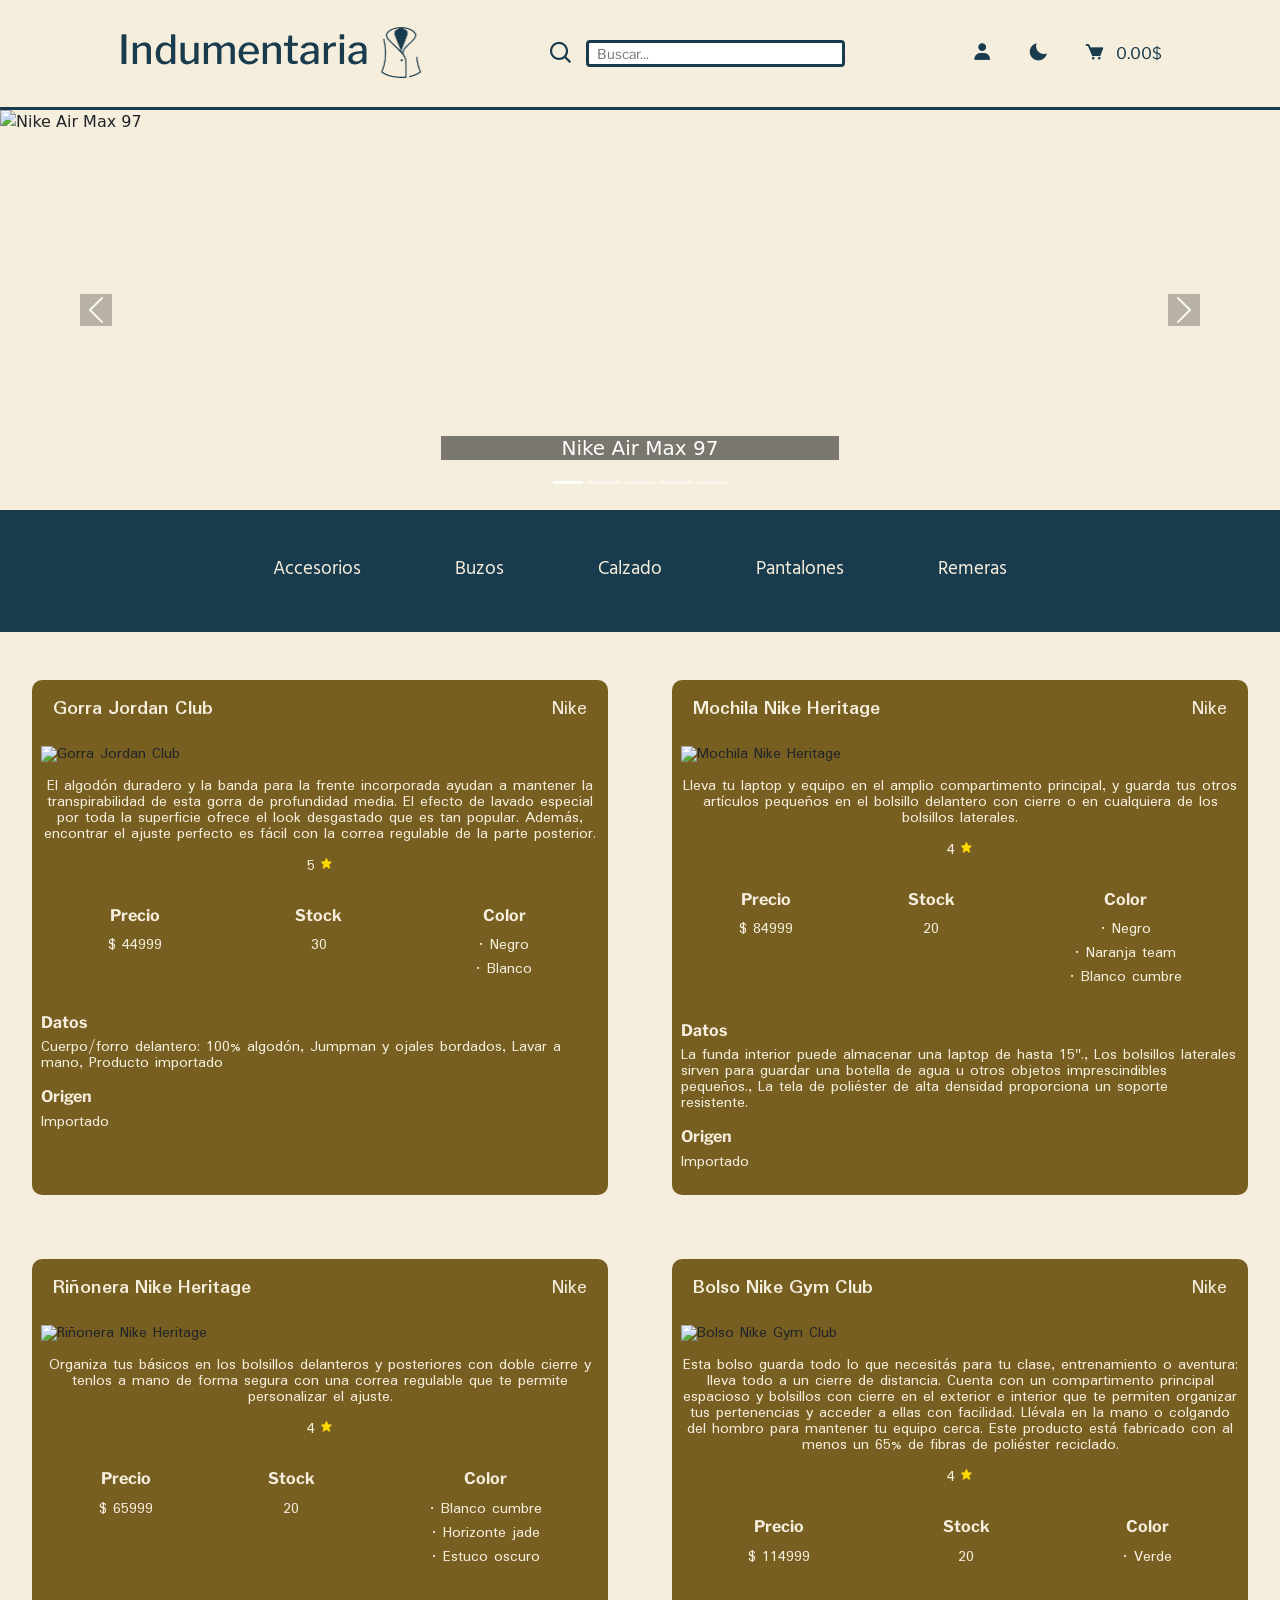
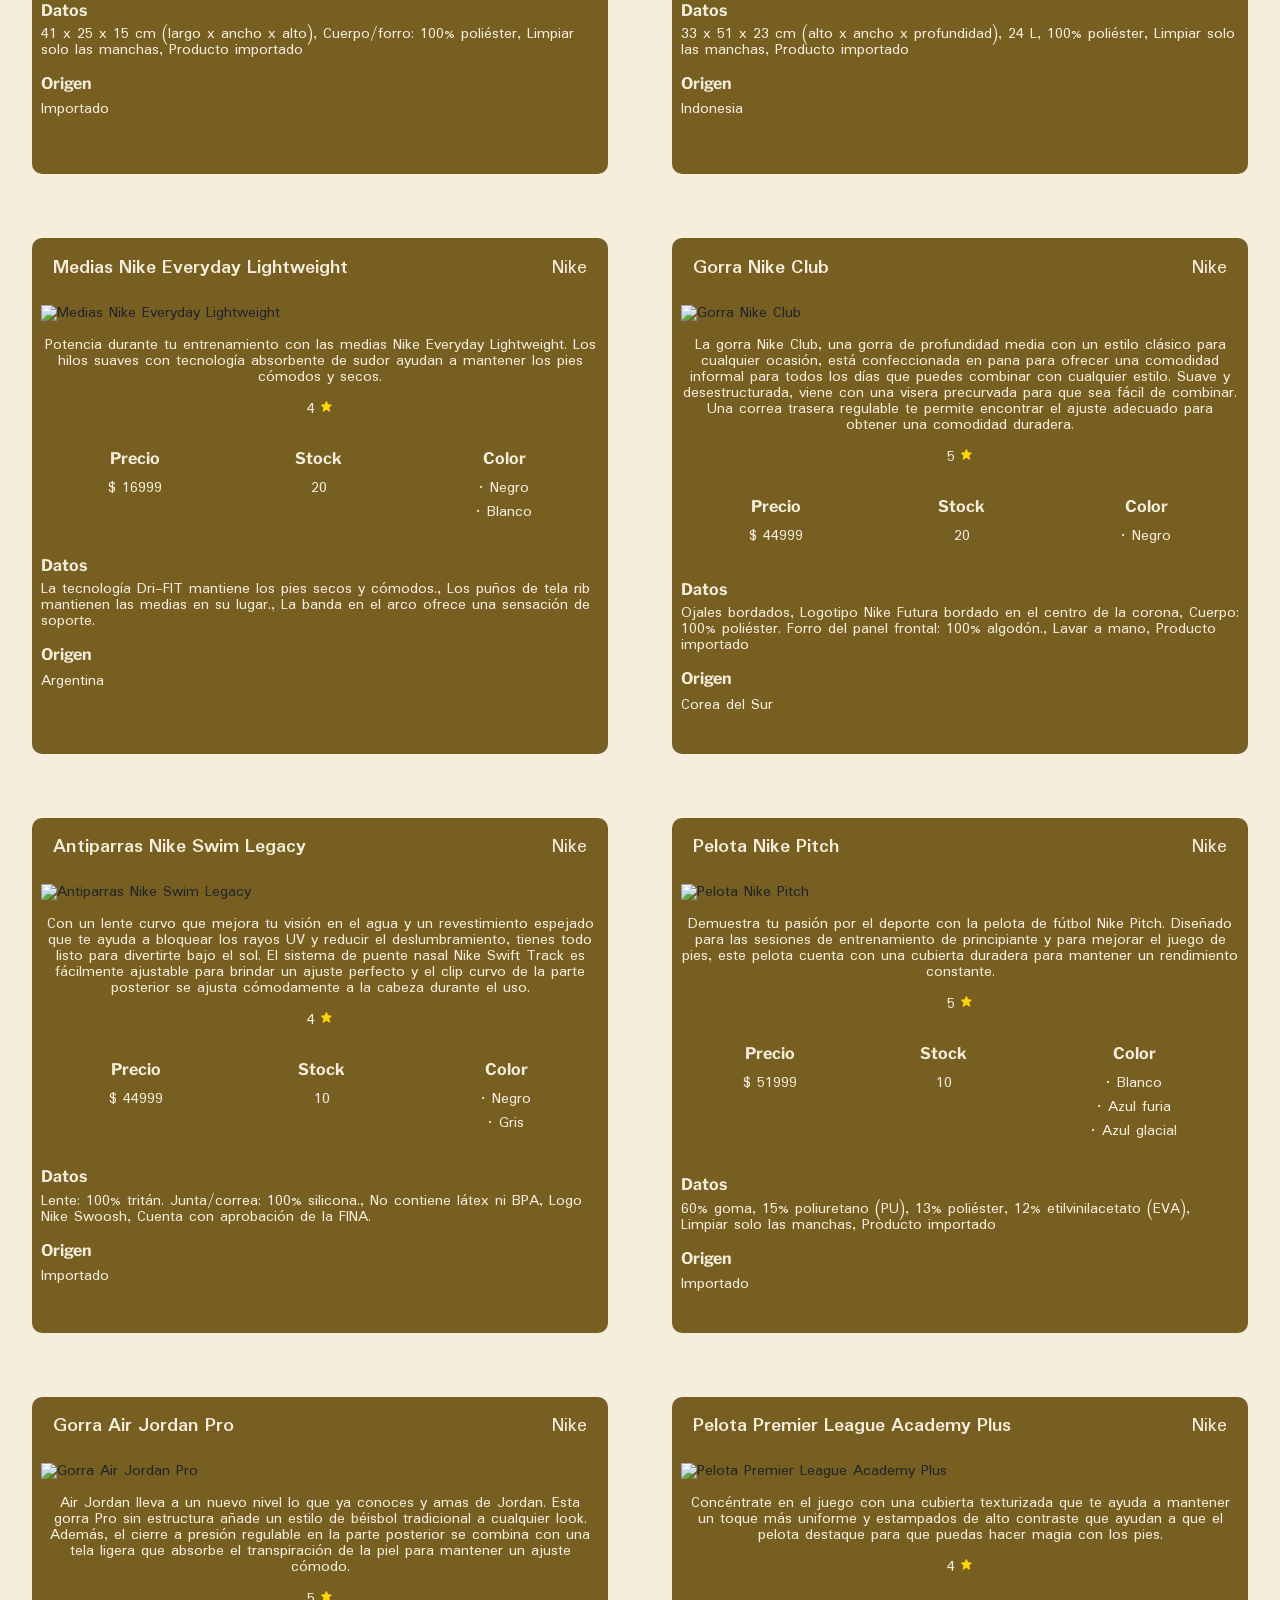
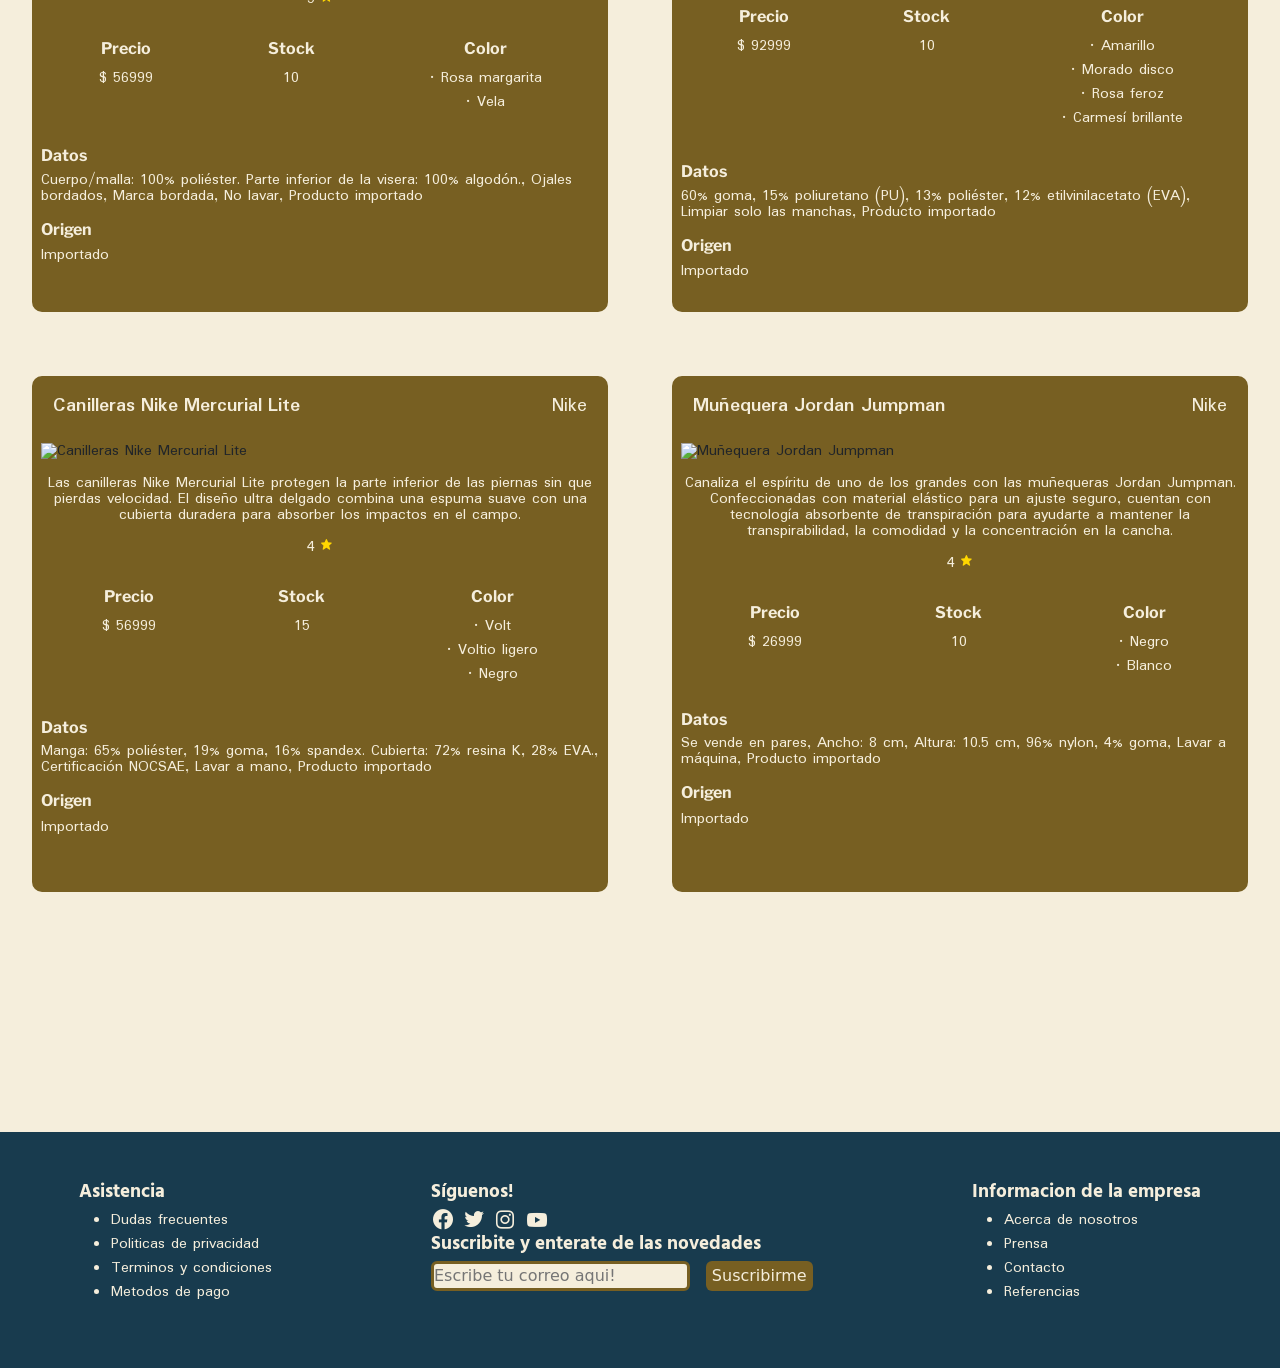
==== commit bbf4c1ec: "Añade tab activo al estar en una categoría" ====
--- a/index.html
+++ b/index.html
@@ -640,6 +640,7 @@
    <script type="module" src="js/cargar-datos.js"></script>
    <script type="module" src="js/cambiar-modo/cambiar-modo-home.js"></script>
    <script type="module" src="js/carousel/carousel.js"></script>
+   <script src="js/funcionalidades/tab-activo.js"></script>
 </body>
 
 </html>
--- a/css/estilo-principal.css
+++ b/css/estilo-principal.css
@@ -179,17 +179,29 @@
    background-color: var(--dark-color-2);
 }
 
+#navegacion-categoria.light-theme .tab-categoria-activa {
+  background: var(--light-color-2);
+  color: var(--light-color-fondo);
+  border: 2px solid var(--light-color-1);
+}
+
+#navegacion-categoria.dark-theme .tab-categoria-activa {
+  background: var(--dark-color-2);
+  color: var(--dark-color-fondo);
+  border: 2px solid var(--dark-color-1);
+
+}
 
 .tab-categoria {
    font-family: 'Hind Guntur';
    font-size: 1.2em;
    margin-top: 1em;
    margin-bottom: 1em;
-   padding-right: 1em;
-   padding-left: 1em;
+   padding: 0.5em 1.2em;
    border-radius: 4px;
    text-decoration: none;
 }
+
 
 #seccion-categoria {
    display: grid;
@@ -261,7 +273,6 @@
 .rating {
    display: flex;
    justify-content: center;
-   align-items: center;
    gap: 0.3em;
    margin-top: 0.5em;
 }
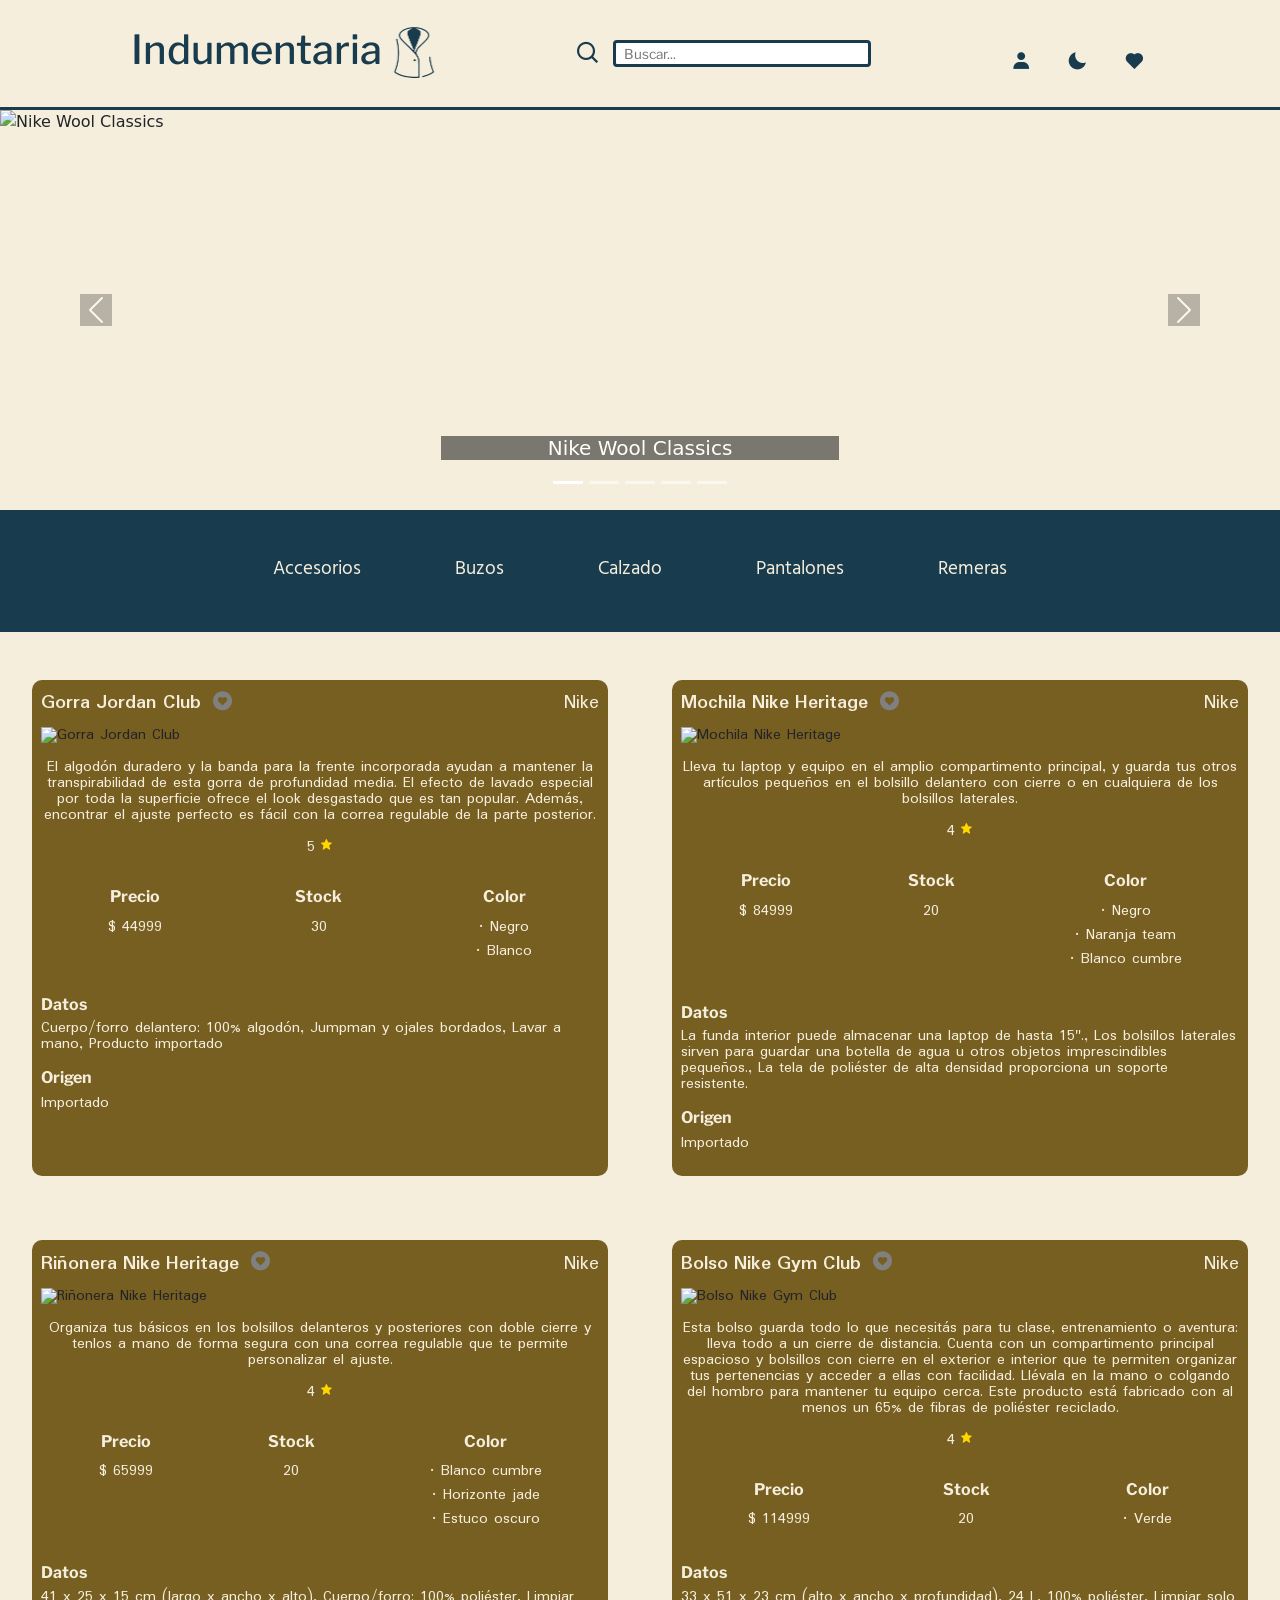
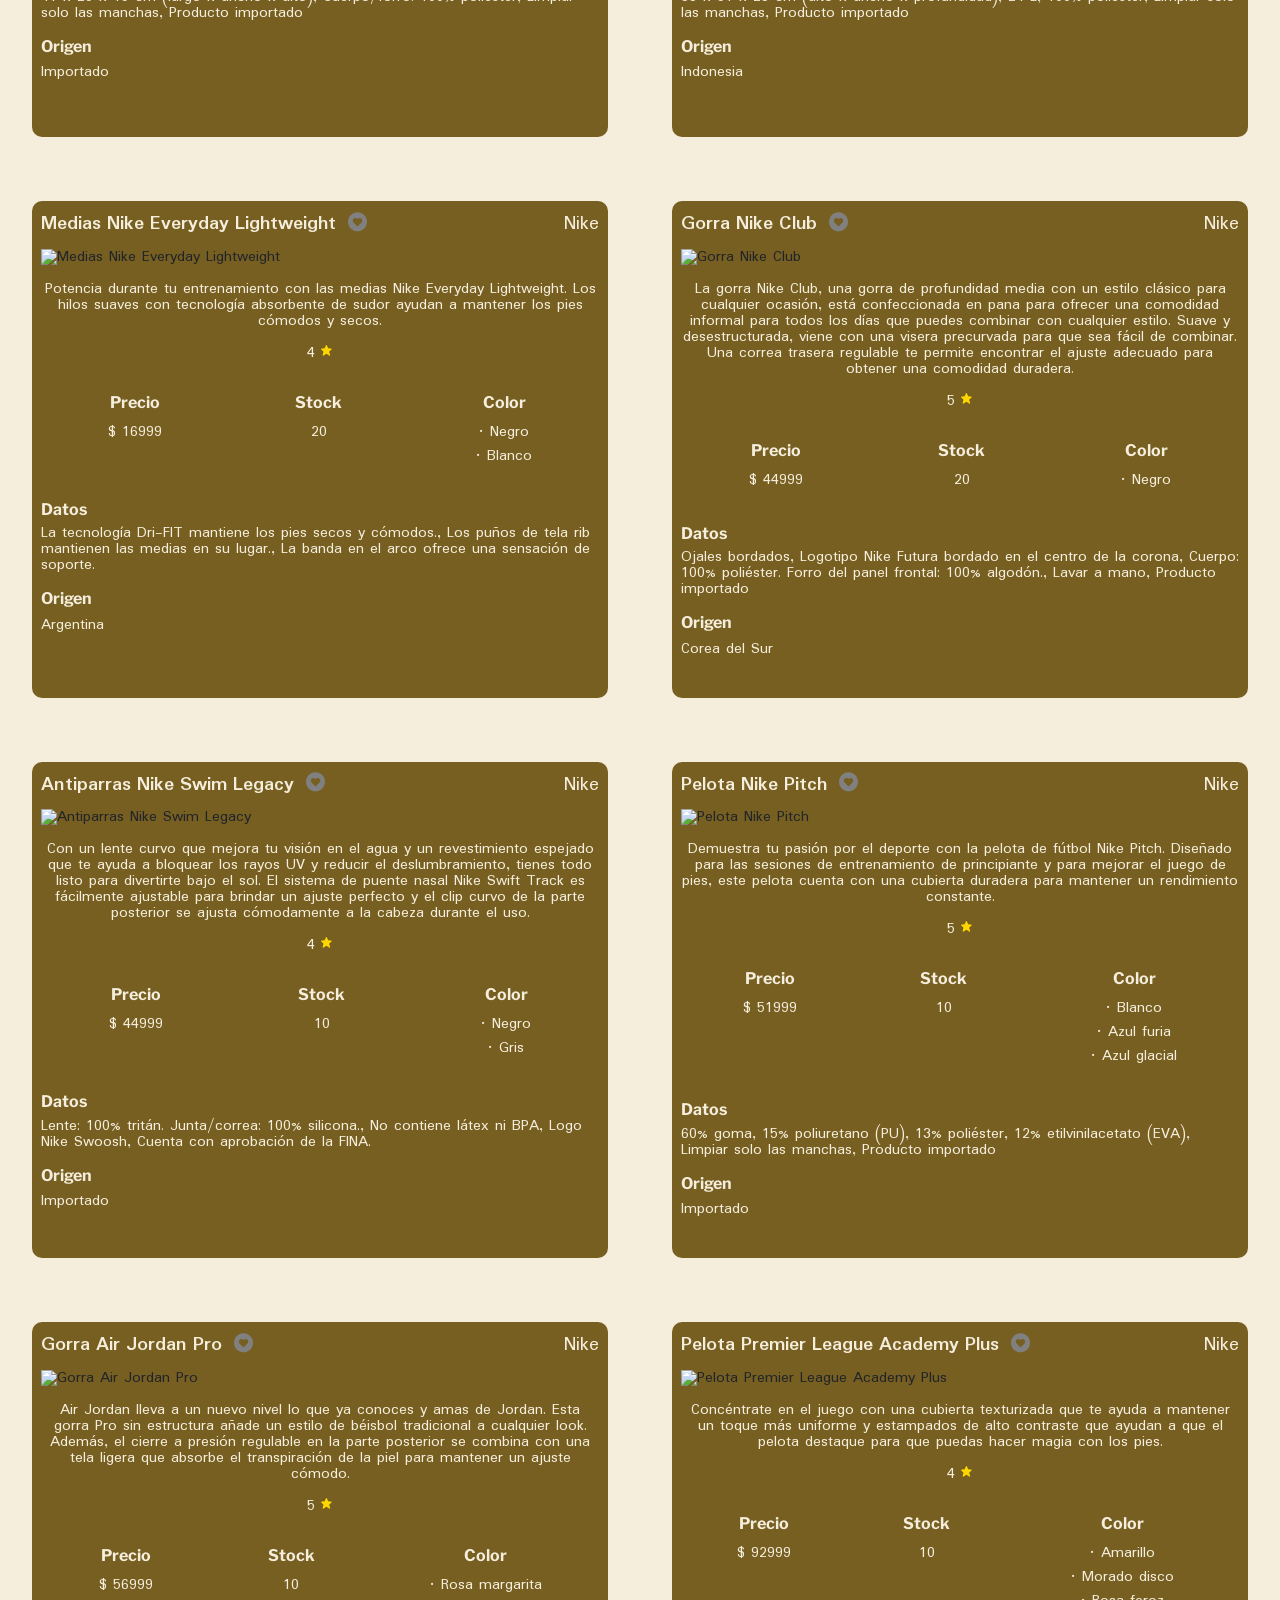
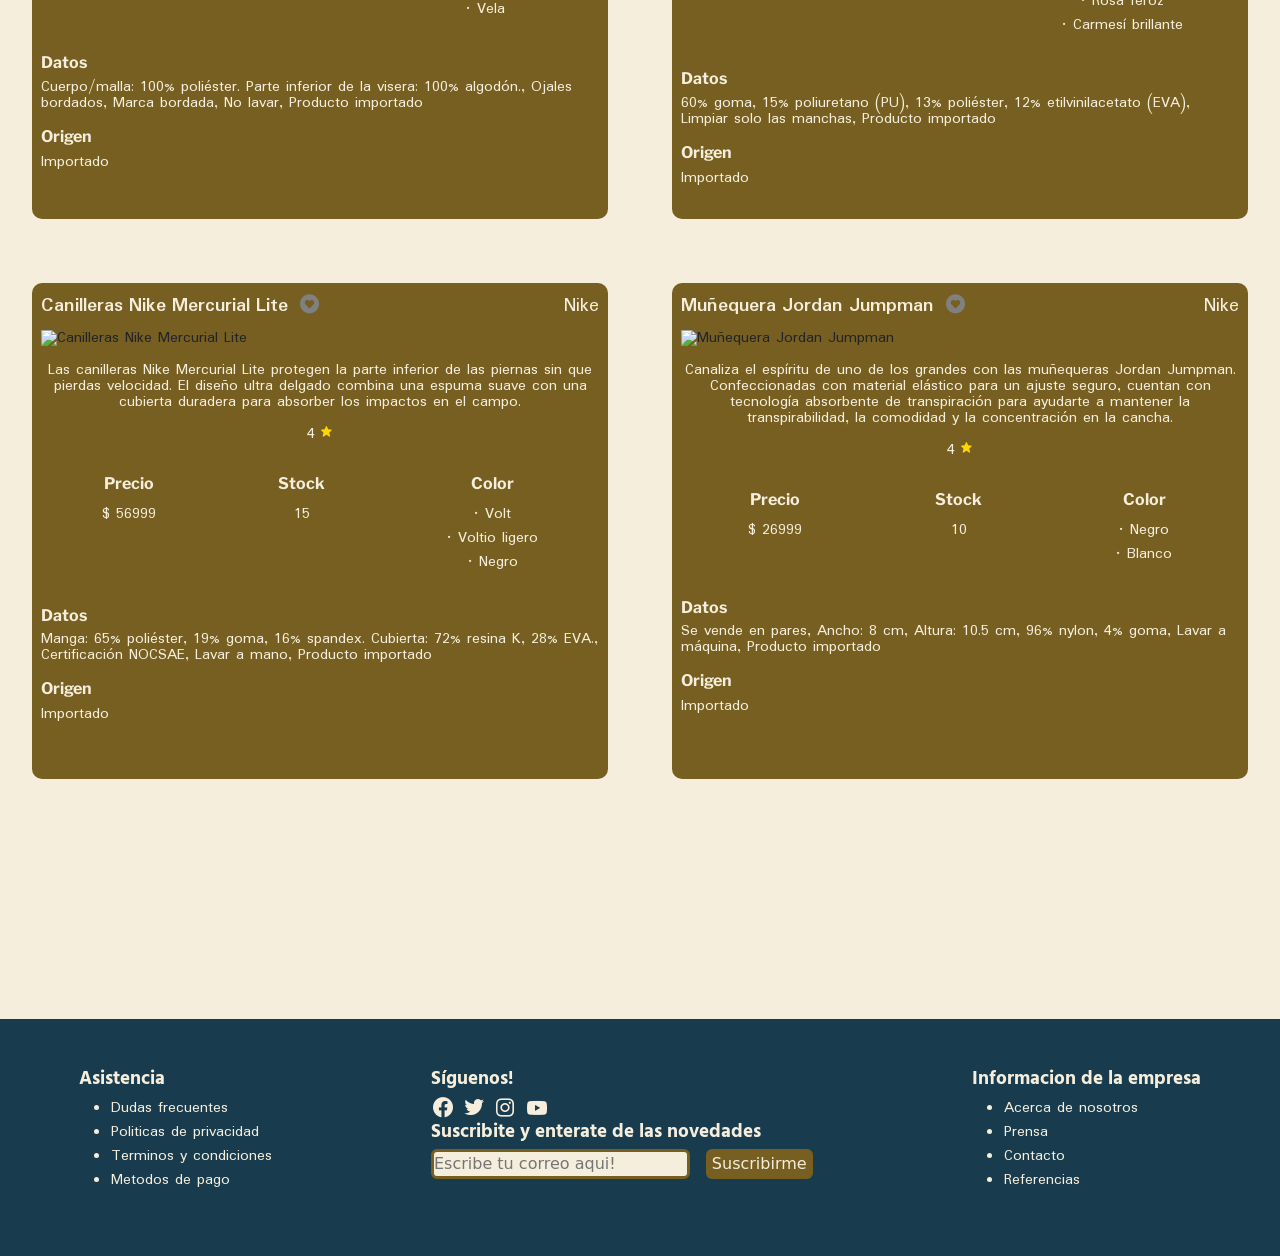
==== commit 20730ae4: "Añade funcionalidad de marcar productos como favoritos Falta crear la vista de estos productos en fa" ====
--- a/index.html
+++ b/index.html
@@ -37,9 +37,11 @@
             <h3 id="texto-modo">Modo Oscuro</h3>
          </div>
 
-         <div id="carrito-precio">
-            <i class='bx  bxs-cart'></i>
-            <p>0.00$</p>
+         <div id="favoritos">
+            <a href="/html/favoritos.html">
+               <i class='bx  bxs-heart' ></i> 
+               <h3>Favoritos</h3>
+            </a>
          </div>
 
       </div>
@@ -125,7 +127,10 @@
          <article id="categoria00-item01" class="articulo-categoria item01">
             <header class="header-articulo">
                <div class="encabezado-carta">
-                  <p class="item-valor-nombre"><span class="formato-texto-cartas">Nombre</span> ITEM 1</p>
+                  <div class="nombre-favorito">
+                     <p class="item-valor-nombre"><span class="formato-texto-cartas">Nombre</span> ITEM 1</p>
+                     <i class='bx bxs-heart-circle favorito-inactivo'></i> 
+                  </div>
                   <p class="item-valor-autor"><span class="formato-texto-cartas">Autor</span> ITEM 1</p>
                </div>
                <img class="item-valor-portada" src='assets/img/categoria00-item01.png' alt='Imagen de Portada'>
@@ -164,7 +169,10 @@
          <article id="categoria00-item02" class="articulo-categoria item02">
             <header class="header-articulo">
                <div class="encabezado-carta">
-                  <p class="item-valor-nombre"><span class="formato-texto-cartas">Nombre</span> ITEM 2</p>
+                  <div class="nombre-favorito">
+                     <p class="item-valor-nombre"><span class="formato-texto-cartas">Nombre</span> ITEM 2</p>
+                     <i class='bx bxs-heart-circle favorito-inactivo'></i> 
+                  </div>
                   <p class="item-valor-autor"><span class="formato-texto-cartas">Autor</span> ITEM 2</p>
                </div>
                <img class="item-valor-portada" src='assets/img/categoria00-item02.png' alt='Imagen de Portada'>
@@ -203,7 +211,10 @@
          <article id="categoria00-item03" class="articulo-categoria item03">
             <header class="header-articulo">
                <div class="encabezado-carta">
-                  <p class="item-valor-nombre"><span class="formato-texto-cartas">Nombre</span> ITEM 3</p>
+                  <div class="nombre-favorito">
+                     <p class="item-valor-nombre"><span class="formato-texto-cartas">Nombre</span> ITEM 3</p>
+                     <i class='bx bxs-heart-circle favorito-inactivo'></i> 
+                  </div>
                   <p class="item-valor-autor"><span class="formato-texto-cartas">Autor</span> ITEM 3</p>
                </div>
                <img class="item-valor-portada" src='assets/img/categoria00-item03.png' alt='Imagen de Portada'>
@@ -242,7 +253,10 @@
          <article id="categoria00-item04" class="articulo-categoria item04">
             <header class="header-articulo">
                <div class="encabezado-carta">
-                  <p class="item-valor-nombre"><span class="formato-texto-cartas">Nombre</span> ITEM 4</p>
+                  <div class="nombre-favorito">
+                     <p class="item-valor-nombre"><span class="formato-texto-cartas">Nombre</span> ITEM 4</p>
+                     <i class='bx bxs-heart-circle favorito-inactivo'></i> 
+                  </div>
                   <p class="item-valor-autor"><span class="formato-texto-cartas">Autor</span> ITEM 4</p>
                </div>
                <img class="item-valor-portada" src='assets/img/categoria00-item04.png' alt='Imagen de Portada'>
@@ -281,7 +295,10 @@
          <article id="categoria00-item05" class="articulo-categoria item05">
             <header class="header-articulo">
                <div class="encabezado-carta">
-                  <p class="item-valor-nombre"><span class="formato-texto-cartas">Nombre</span> ITEM 5</p>
+                  <div class="nombre-favorito">
+                     <p class="item-valor-nombre"><span class="formato-texto-cartas">Nombre</span> ITEM 5</p>
+                     <i class='bx bxs-heart-circle favorito-inactivo'></i> 
+                  </div>
                   <p class="item-valor-autor"><span class="formato-texto-cartas">Autor</span> ITEM 5</p>
                </div>
                <img class="item-valor-portada" src='assets/img/categoria00-item05.png' alt='Imagen de Portada'>
@@ -320,7 +337,10 @@
          <article id="categoria00-item06" class="articulo-categoria item06">
             <header class="header-articulo">
                <div class="encabezado-carta">
-                  <p class="item-valor-nombre"><span class="formato-texto-cartas">Nombre</span> ITEM 6</p>
+                  <div class="nombre-favorito">
+                     <p class="item-valor-nombre"><span class="formato-texto-cartas">Nombre</span> ITEM 6</p>
+                     <i class='bx bxs-heart-circle favorito-inactivo'></i> 
+                  </div>
                   <p class="item-valor-autor"><span class="formato-texto-cartas">Autor</span> ITEM 6</p>
                </div>
                <img class="item-valor-portada" src='assets/img/categoria00-item06.png' alt='Imagen de Portada'>
@@ -359,7 +379,10 @@
          <article id="categoria00-item07" class="articulo-categoria item07">
             <header class="header-articulo">
                <div class="encabezado-carta">
-                  <p class="item-valor-nombre"><span class="formato-texto-cartas">Nombre</span> ITEM 7</p>
+                  <div class="nombre-favorito">
+                     <p class="item-valor-nombre"><span class="formato-texto-cartas">Nombre</span> ITEM 7</p>
+                     <i class='bx bxs-heart-circle favorito-inactivo'></i> 
+                  </div>
                   <p class="item-valor-autor"><span class="formato-texto-cartas">Autor</span> ITEM 7</p>
                </div>
                <img class="item-valor-portada" src='assets/img/categoria00-item07.png' alt='Imagen de Portada'>
@@ -398,7 +421,10 @@
          <article id="categoria00-item08" class="articulo-categoria item08">
             <header class="header-articulo">
                <div class="encabezado-carta">
-                  <p class="item-valor-nombre"><span class="formato-texto-cartas">Nombre</span> ITEM 8</p>
+                  <div class="nombre-favorito">
+                     <p class="item-valor-nombre"><span class="formato-texto-cartas">Nombre</span> ITEM 8</p>
+                     <i class='bx bxs-heart-circle favorito-inactivo'></i> 
+                  </div>
                   <p class="item-valor-autor"><span class="formato-texto-cartas">Autor</span> ITEM 8</p>
                </div>
                <img class="item-valor-portada" src='assets/img/categoria00-item08.png' alt='Imagen de Portada'>
@@ -437,7 +463,10 @@
          <article id="categoria00-item09" class="articulo-categoria item09">
             <header class="header-articulo">
                <div class="encabezado-carta">
-                  <p class="item-valor-nombre"><span class="formato-texto-cartas">Nombre</span> ITEM 9</p>
+                  <div class="nombre-favorito">
+                     <p class="item-valor-nombre"><span class="formato-texto-cartas">Nombre</span> ITEM 9</p>
+                     <i class='bx bxs-heart-circle favorito-inactivo'></i> 
+                  </div>
                   <p class="item-valor-autor"><span class="formato-texto-cartas">Autor</span> ITEM 9</p>
                </div>
                <img class="item-valor-portada" src='assets/img/categoria00-item09.png' alt='Imagen de Portada'>
@@ -476,7 +505,10 @@
          <article id="categoria00-item10" class="articulo-categoria item10">
             <header class="header-articulo">
                <div class="encabezado-carta">
-                  <p class="item-valor-nombre"><span class="formato-texto-cartas">Nombre</span> ITEM 10</p>
+                  <div class="nombre-favorito">
+                     <p class="item-valor-nombre"><span class="formato-texto-cartas">Nombre</span> ITEM 10</p>
+                     <i class='bx bxs-heart-circle favorito-inactivo'></i> 
+                  </div>
                   <p class="item-valor-autor"><span class="formato-texto-cartas">Autor</span> ITEM 10</p>
                </div>
                <img class="item-valor-portada" src='assets/img/categoria00-item10.png' alt='Imagen de Portada'>
@@ -515,7 +547,10 @@
          <article id="categoria00-item11" class="articulo-categoria item11">
             <header class="header-articulo">
                <div class="encabezado-carta">
-                  <p class="item-valor-nombre"><span class="formato-texto-cartas">Nombre</span> ITEM 11</p>
+                  <div class="nombre-favorito">
+                     <p class="item-valor-nombre"><span class="formato-texto-cartas">Nombre</span> ITEM 11</p>
+                     <i class='bx bxs-heart-circle favorito-inactivo'></i> 
+                  </div>
                   <p class="item-valor-autor"><span class="formato-texto-cartas">Autor</span> ITEM 11</p>
                </div>
                <img class="item-valor-portada" src='assets/img/categoria00-item11.png' alt='Imagen de Portada'>
@@ -554,7 +589,10 @@
          <article id="categoria00-item12" class="articulo-categoria item12">
             <header class="header-articulo">
                <div class="encabezado-carta">
-                  <p class="item-valor-nombre"><span class="formato-texto-cartas">Nombre</span> ITEM 12</p>
+                  <div class="nombre-favorito">
+                     <p class="item-valor-nombre"><span class="formato-texto-cartas">Nombre</span> ITEM 12</p>
+                     <i class='bx bxs-heart-circle favorito-inactivo'></i> 
+                  </div>
                   <p class="item-valor-autor"><span class="formato-texto-cartas">Autor</span> ITEM 12</p>
                </div>
                <img class="item-valor-portada" src='assets/img/categoria00-item12.png' alt='Imagen de Portada'>
@@ -640,7 +678,8 @@
    <script type="module" src="js/cargar-datos.js"></script>
    <script type="module" src="js/cambiar-modo/cambiar-modo-home.js"></script>
    <script type="module" src="js/carousel/carousel.js"></script>
-   <script src="js/funcionalidades/tab-activo.js"></script>
+   <script type="module" src="js/funcionalidades/tab-activo.js"></script>
+   <script type="module" src="js/favoritos/favoritos.js"></script>
 </body>
 
 </html>
--- a/css/estilo-principal.css
+++ b/css/estilo-principal.css
@@ -1,7 +1,4 @@
-﻿/* @import url("temas-colores-fuentes.css"); */
-@import url('https://fonts.googleapis.com/css2?family=Padauk:wght@400;700&display=swap');
-
-* {
+﻿* {
    margin: 0;
    padding: 0;
    box-sizing: border-box;
@@ -29,7 +26,7 @@
    align-items: center;
 }
 
-#encabezado-principal.light-theme{
+#encabezado-principal.light-theme {
    background-color: var(--light-color-fondo);
    color: var(--light-color-1);
    border-bottom: 3px solid var(--light-color-1);
@@ -43,7 +40,7 @@
    border: 3px solid var(--light-color-1);
 }
 
-#encabezado-principal.dark-theme{
+#encabezado-principal.dark-theme {
    background-color: var(--dark-color-fondo);
    color: var(--dark-color-1);
    border-bottom: 3px solid var(--dark-color-1);
@@ -112,18 +109,19 @@
    font-size: 1.3em;
 }
 
-#carrito-precio {
-   display: flex;
-   gap: 0.4em;
+#favoritos {
+   display: flex;
 }
 
 .carousel {
    height: 25rem;
 }
 
-.carousel-control-prev-icon, .carousel-control-next-icon {
+.carousel-control-prev-icon,
+.carousel-control-next-icon {
    background-color: rgba(0, 0, 0, 0.500);
    color: white;
+   margin-bottom: 0;
 }
 
 .carousel-inner {
@@ -163,7 +161,7 @@
    color: var(--light-color-fondo);
 }
 
-#navegacion-categoria.light-theme a:hover{
+#navegacion-categoria.light-theme a:hover {
    background-color: var(--light-color-2);
 }
 
@@ -175,20 +173,20 @@
    color: var(--dark-color-fondo);
 }
 
-#navegacion-categoria.dark-theme a:hover{
+#navegacion-categoria.dark-theme a:hover {
    background-color: var(--dark-color-2);
 }
 
 #navegacion-categoria.light-theme .tab-categoria-activa {
-  background: var(--light-color-2);
-  color: var(--light-color-fondo);
-  border: 2px solid var(--light-color-1);
+   background: var(--light-color-2);
+   color: var(--light-color-fondo);
+   border: 2px solid var(--light-color-1);
 }
 
 #navegacion-categoria.dark-theme .tab-categoria-activa {
-  background: var(--dark-color-2);
-  color: var(--dark-color-fondo);
-  border: 2px solid var(--dark-color-1);
+   background: var(--dark-color-2);
+   color: var(--dark-color-fondo);
+   border: 2px solid var(--dark-color-1);
 
 }
 
@@ -255,17 +253,17 @@
 }
 
 
-.articulo-categoria h4{
+.articulo-categoria h4 {
    font-family: 'Libre Franklin';
    font-weight: bolder;
    font-size: 1em;
 }
 
-.articulo-categoria p{
+.articulo-categoria p {
    font-family: 'Padauk';
 }
 
-.header-articulo{
+.header-articulo {
    font-family: 'Padauk';
    line-height: 1em;
 }
@@ -283,33 +281,51 @@
    margin-bottom: 0.16em;
 }
 
-.encabezado-carta{
+.encabezado-carta {
    display: flex;
    justify-content: space-between;
-   padding: 0.6em;
-   margin-bottom: 1em;
+   margin-top: 0.3em;
    font-family: 'Hind Guntur';
    font-size: 1.3em;
    margin-bottom: 0;
    word-spacing: -5px;
 }
 
-
 .item-valor-nombre {
    font-weight: bold;
 }
 
+.nombre-favorito {
+   display: flex;
+   gap: 0.5em;
+}
+
+.favorito-activo {
+   color: rgb(232, 148, 162) !important;
+}
+
+.favorito-inactivo {
+   color: gray !important;
+}
+
+.bxs-heart-circle {
+   font-size: 1.1em;
+   position: relative;
+   bottom: 0.23em;
+   cursor: pointer;
+}
+
 .item-valor-portada {
-  max-width: 100%;
-  max-height: 100%;
-} 
-
-.item-valor-descripcion{
+   max-width: 100%;
+   max-height: 100%;
+}
+
+.item-valor-descripcion {
    margin-top: 1em;
    text-align: center;
 }
 
-.detalle-articulo{
+.detalle-articulo {
    margin-top: 1em;
    display: flex;
    justify-content: space-around;
@@ -325,19 +341,19 @@
    gap: 0.7em;
 }
 
-.detalle-articulo .precio{
+.detalle-articulo .precio {
    text-align: center;
 }
 
-.detalle-articulo .stock{
+.detalle-articulo .stock {
    text-align: center;
 }
 
-.detalle-articulo .color{
+.detalle-articulo .color {
    text-align: center;
 }
 
-.detalle-articulo .color p{
+.detalle-articulo .color p {
    text-align: center;
 }
 
@@ -358,17 +374,17 @@
    color: var(--light-color-fondo);
 }
 
-#footer-principal.light-theme input{
+#footer-principal.light-theme input {
    border-color: var(--light-color-2);
    background-color: var(--light-color-fondo);
 }
 
-#footer-principal.light-theme button{
+#footer-principal.light-theme button {
    background-color: var(--light-color-2);
    color: var(--light-color-fondo);
 }
 
-#footer-principal.light-theme button:hover{
+#footer-principal.light-theme button:hover {
    background-color: var(--light-color-3);
    color: var(--light-color-1);
 }
@@ -378,18 +394,18 @@
    color: var(--dark-color-fondo);
 }
 
-#footer-principal.dark-theme input{
+#footer-principal.dark-theme input {
    border-color: var(--dark-color-2);
    background-color: var(--dark-color-fondo);
    color: white;
 }
 
-#footer-principal.dark-theme button{
+#footer-principal.dark-theme button {
    background-color: var(--dark-color-fondo);
    color: var(--dark-color-1);
 }
 
-#footer-principal.dark-theme button:hover{
+#footer-principal.dark-theme button:hover {
    background-color: var(--dark-color-2);
    color: var(--dark-colorfondo1);
 }
@@ -434,16 +450,15 @@
    cursor: pointer;
 }
 
-
-@media (max-width: 1501px){
+@media (max-width: 1501px) {
    #iconos h3 {
       display: none;
-      
+
    }
 
    #seccion-categoria {
       grid-template-columns: repeat(2, 45%);
-      grid-template-rows: repeat(6,1fr);
+      grid-template-rows: repeat(6, 1fr);
    }
 }
 
@@ -451,7 +466,7 @@
    #titulo-logo h1 {
       display: none;
    }
-   
+
 }
 
 @media (max-width: 820px) {
@@ -469,7 +484,7 @@
       margin-bottom: 0.3em;
       margin-left: 3em;
    }
-   
+
    #buscador input {
       width: 18em;
    }
@@ -486,8 +501,8 @@
    }
 
    #iconos i {
-   margin: 0;
-   }  
+      margin: 0;
+   }
 
    #seccion-categoria {
       grid-template-columns: repeat(1, 60%);
@@ -501,4 +516,4 @@
       padding: 1.4em;
    }
 
-}
+}
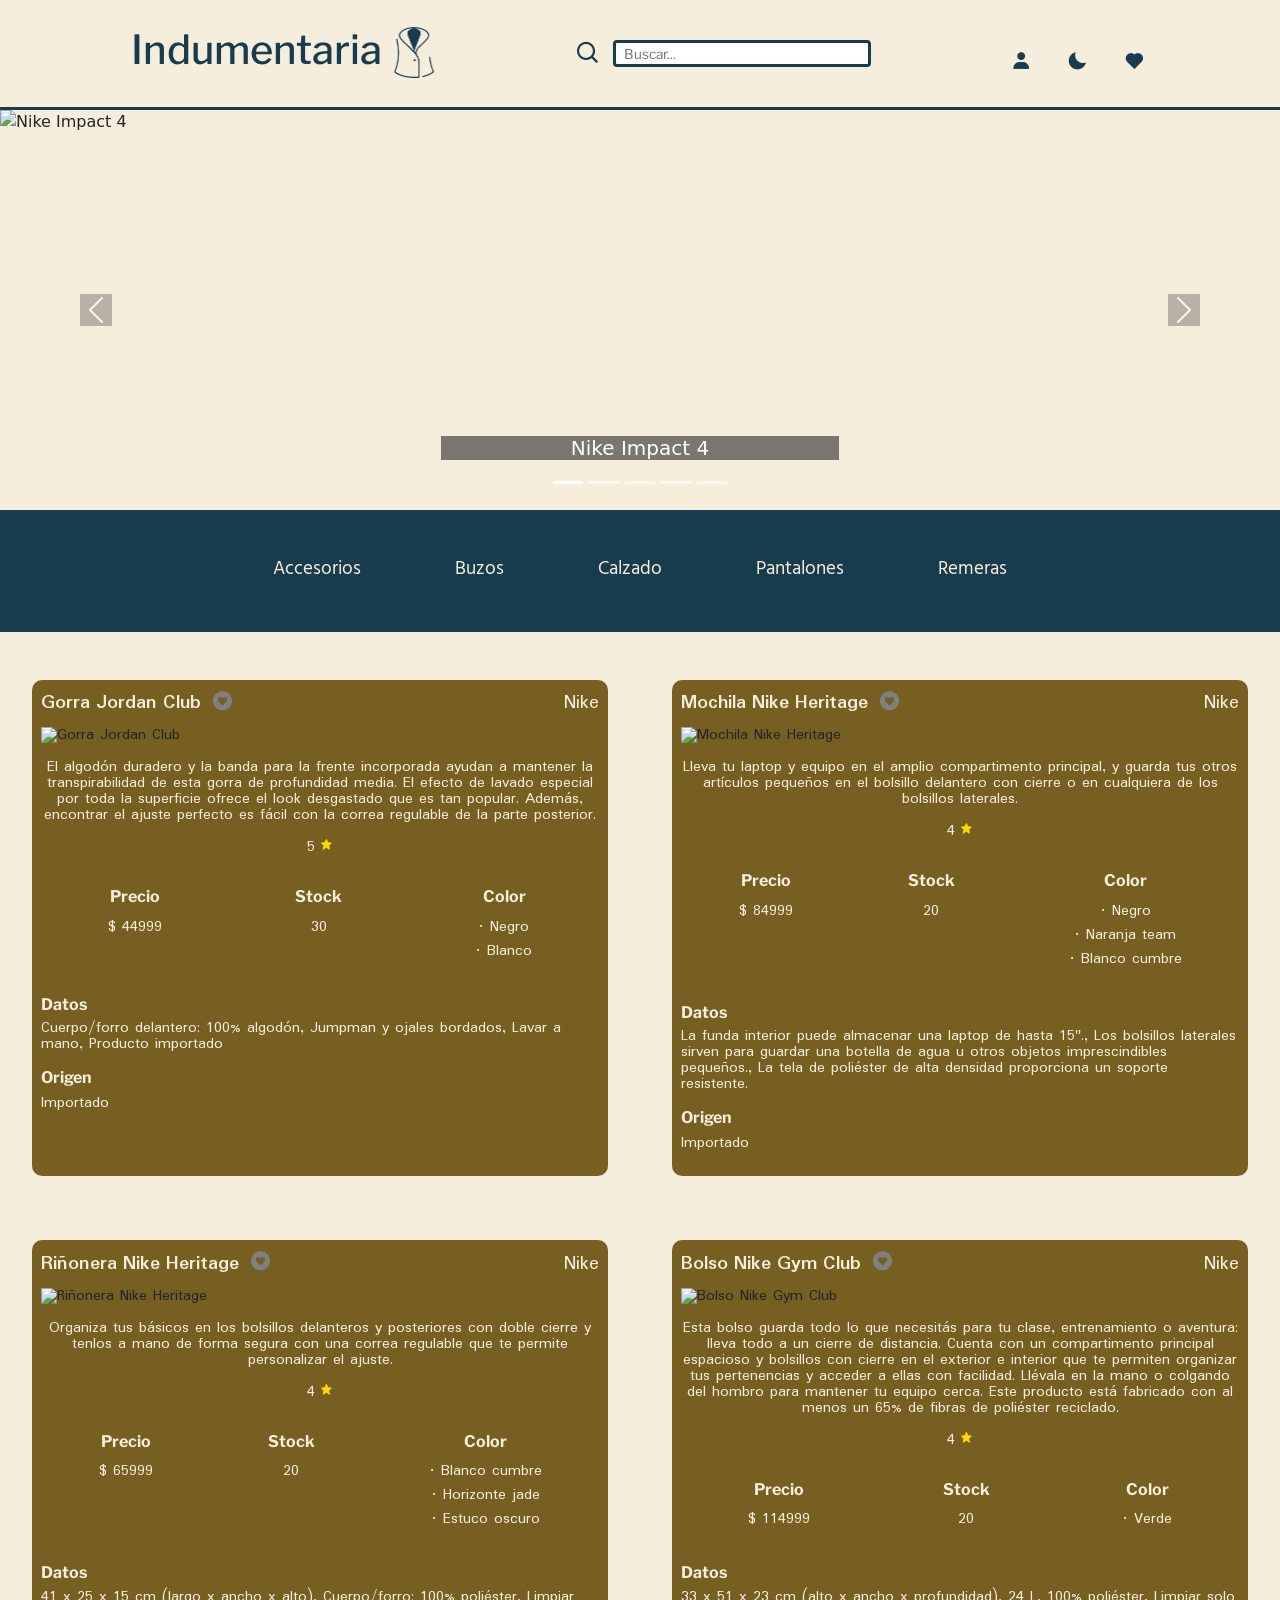
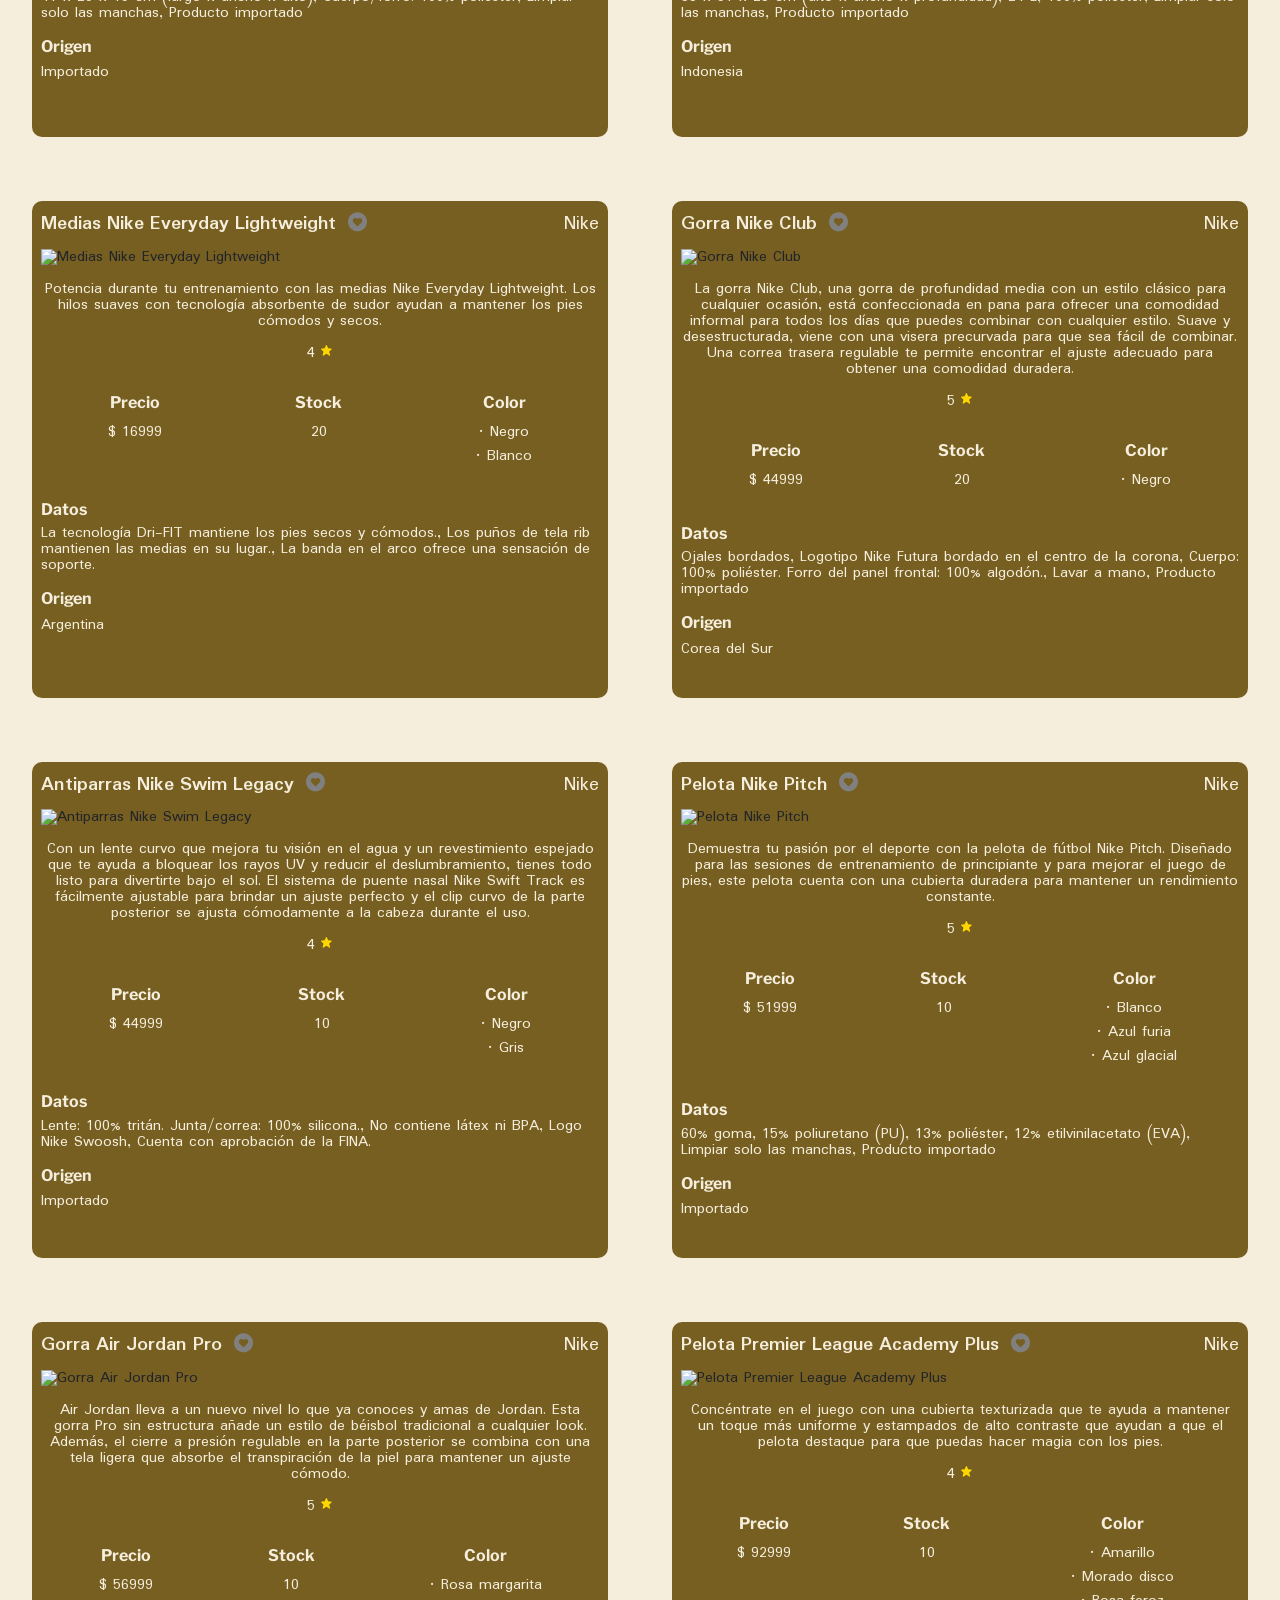
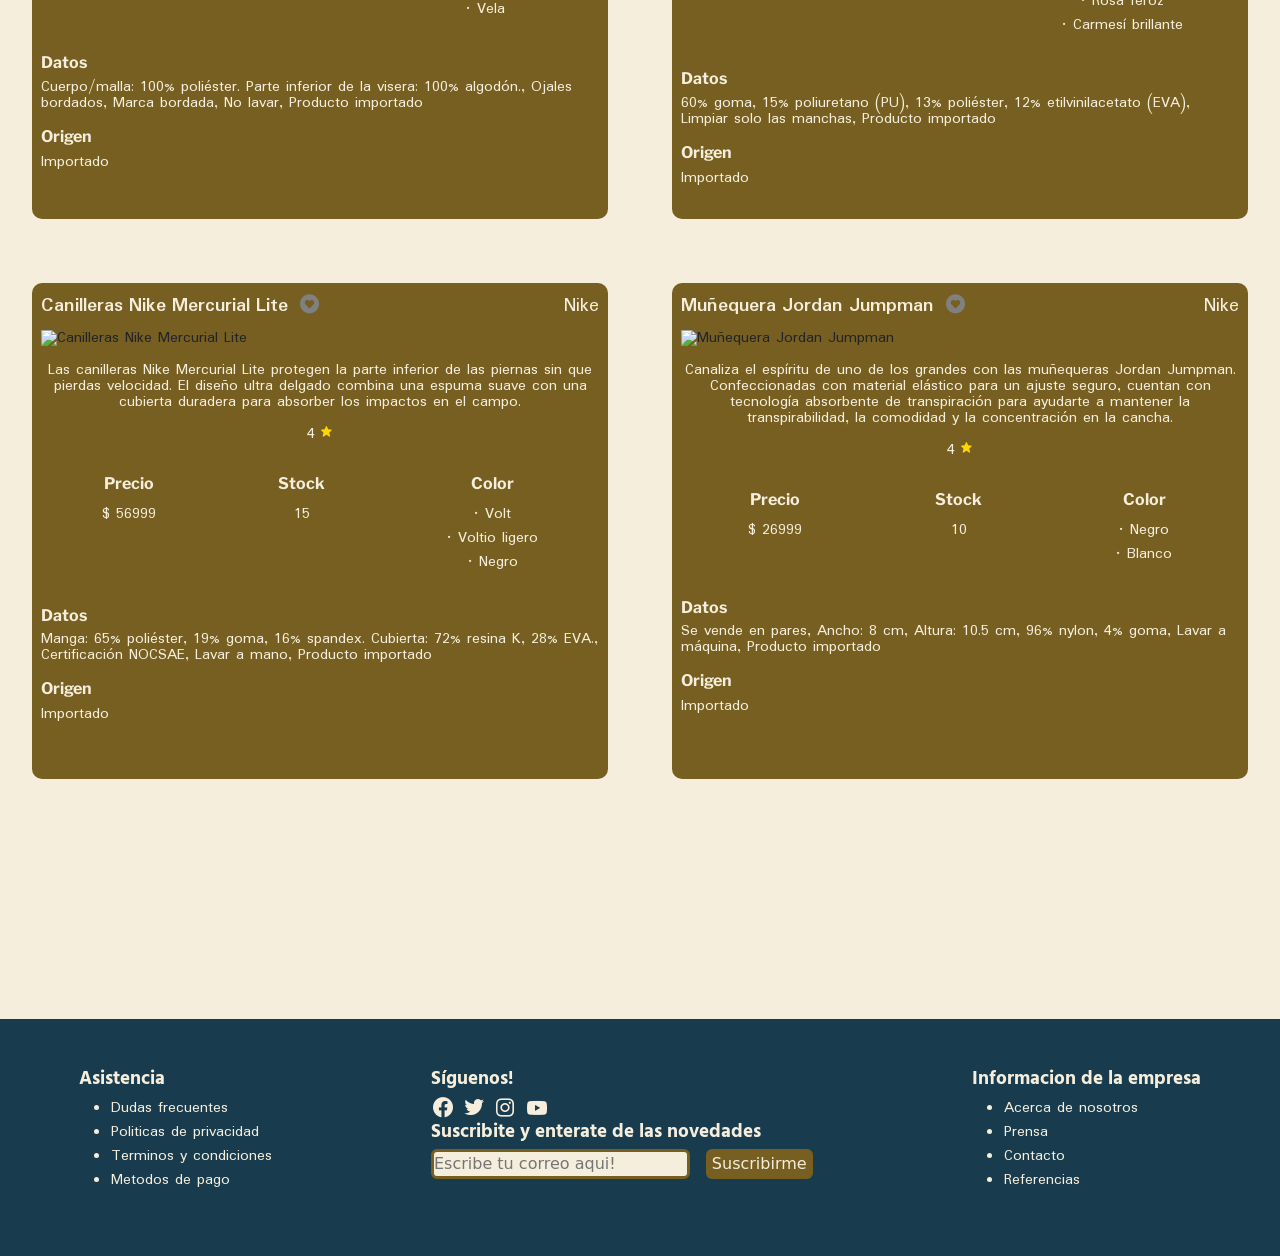
==== commit a77fc0ba: "validacionDeFormularios" ====
--- a/index.html
+++ b/index.html
@@ -1,685 +1,870 @@
 ﻿<!DOCTYPE html>
 <html lang="es">
-
-<head>
-   <meta charset="UTF-8">
-   <meta name="viewport" content="width=device-width, initial-scale=1.0">
-   <title>Grupo 13 | Indumentaria</title>
-   <link href="https://cdn.jsdelivr.net/npm/bootstrap@5.3.7/dist/css/bootstrap.min.css" rel="stylesheet"
-      integrity="sha384-LN+7fdVzj6u52u30Kp6M/trliBMCMKTyK833zpbD+pXdCLuTusPj697FH4R/5mcr" crossorigin="anonymous">
-   <link rel="stylesheet" href="css/temas-colores-fuentes.css">
-   <link rel="stylesheet" href="css/estilo-principal.css">
-   <link href='https://unpkg.com/boxicons@2.1.4/css/boxicons.min.css' rel='stylesheet'>
-</head>
-
-<body id="cuerpo" class="light-theme">
-   <header id="encabezado-principal" class="light-theme">
+  <head>
+    <meta charset="UTF-8" />
+    <meta name="viewport" content="width=device-width, initial-scale=1.0" />
+    <title>Grupo 13 | Indumentaria</title>
+    <link
+      href="https://cdn.jsdelivr.net/npm/bootstrap@5.3.7/dist/css/bootstrap.min.css"
+      rel="stylesheet"
+      integrity="sha384-LN+7fdVzj6u52u30Kp6M/trliBMCMKTyK833zpbD+pXdCLuTusPj697FH4R/5mcr"
+      crossorigin="anonymous"
+    />
+    <link rel="stylesheet" href="css/temas-colores-fuentes.css" />
+    <link rel="stylesheet" href="css/estilo-principal.css" />
+    <link
+      href="https://unpkg.com/boxicons@2.1.4/css/boxicons.min.css"
+      rel="stylesheet"
+    />
+  </head>
+
+  <body id="cuerpo" class="light-theme">
+    <header id="encabezado-principal" class="light-theme">
       <a href="index.html">
-         <div id="titulo-logo" class="logo-iconos">
-            <h1>Indumentaria</h1>
-            <img id="logo" src="assets/img/logo-light.png" alt="logo de la web">
-         </div>
+        <div id="titulo-logo" class="logo-iconos">
+          <h1>Indumentaria</h1>
+          <img id="logo" src="assets/img/logo-light.png" alt="logo de la web" />
+        </div>
       </a>
 
       <div id="buscador">
-         <i class='bx  bx-search'></i>
-         <input type="text" placeholder="Buscar...">
+        <i class="bx bx-search"></i>
+        <input type="text" placeholder="Buscar..." />
       </div>
 
       <div id="iconos">
-         <a href="/html/login.html">
-            <i class='bx  bxs-user'></i>
-            <h3>Iniciar Sesión</h3>
-         </a>
-
-         <div id="toggleModoOscuro">
-            <i id="luna-sol" class='bx  bxs-moon'></i>
-            <h3 id="texto-modo">Modo Oscuro</h3>
-         </div>
-
-         <div id="favoritos">
-            <a href="/html/favoritos.html">
-               <i class='bx  bxs-heart' ></i> 
-               <h3>Favoritos</h3>
-            </a>
-         </div>
-
+        <a href="/html/login.html">
+          <i class="bx bxs-user"></i>
+          <h3>Iniciar Sesión</h3>
+        </a>
+
+        <div id="toggleModoOscuro">
+          <i id="luna-sol" class="bx bxs-moon"></i>
+          <h3 id="texto-modo">Modo Oscuro</h3>
+        </div>
+
+        <div id="favoritos">
+          <a href="/html/favoritos.html">
+            <i class="bx bxs-heart"></i>
+            <h3>Favoritos</h3>
+          </a>
+        </div>
       </div>
-   </header>
-   <header id="encabezado-secundario">
-      <div id="carouselExampleCaptions" class="carousel slide" data-bs-ride="carousel" data-bs-interval="5000">
-         <div class="carousel-indicators">
-            <button type="button" data-bs-target="#carouselExampleCaptions" data-bs-slide-to="0" class="active"
-               aria-current="true" aria-label="Slide 1"></button>
-            <button type="button" data-bs-target="#carouselExampleCaptions" data-bs-slide-to="1"
-               aria-label="Slide 2"></button>
-            <button type="button" data-bs-target="#carouselExampleCaptions" data-bs-slide-to="2"
-               aria-label="Slide 3"></button>
-            <button type="button" data-bs-target="#carouselExampleCaptions" data-bs-slide-to="3"
-               aria-label="Slide 4"></button>
-            <button type="button" data-bs-target="#carouselExampleCaptions" data-bs-slide-to="4"
-               aria-label="Slide 5"></button>
-         </div>
-
-         <div class="carousel-inner">
-            <div class="carousel-item active">
-               <img src="" class="d-block" alt="...">
-               <div class="carousel-caption d-none d-md-block">
-                  <h5></h5>
-               </div>
-            </div>
-
-            <div class="carousel-item">
-               <img src="" class="d-block" alt="...">
-               <div class="carousel-caption d-none d-md-block">
-                  <h5></h5>
-               </div>
-            </div>
-
-            <div class="carousel-item">
-               <img src="" class="d-block" alt="...">
-               <div class="carousel-caption d-none d-md-block">
-                  <h5></h5>
-               </div>
-            </div>
-
-            <div class="carousel-item">
-               <img src="" class="d-block" alt="...">
-               <div class="carousel-caption d-none d-md-block">
-                  <h5></h5>
-               </div>
-            </div>
-
-            <div class="carousel-item">
-               <img src="" class="d-block" alt="...">
-               <div class="carousel-caption d-none d-md-block">
-                  <h5></h5>
-               </div>
-            </div>
-         </div>
-
-         <button class="carousel-control-prev" type="button" data-bs-target="#carouselExampleCaptions"
-            data-bs-slide="prev">
-            <span class="carousel-control-prev-icon" aria-hidden="true"></span>
-            <span class="visually-hidden">Previous</span>
-         </button>
-         <button class="carousel-control-next" type="button" data-bs-target="#carouselExampleCaptions"
-            data-bs-slide="next">
-            <span class="carousel-control-next-icon" aria-hidden="true"></span>
-            <span class="visually-hidden">Next</span>
-         </button>
+    </header>
+    <header id="encabezado-secundario">
+      <div
+        id="carouselExampleCaptions"
+        class="carousel slide"
+        data-bs-ride="carousel"
+        data-bs-interval="5000"
+      >
+        <div class="carousel-indicators">
+          <button
+            type="button"
+            data-bs-target="#carouselExampleCaptions"
+            data-bs-slide-to="0"
+            class="active"
+            aria-current="true"
+            aria-label="Slide 1"
+          ></button>
+          <button
+            type="button"
+            data-bs-target="#carouselExampleCaptions"
+            data-bs-slide-to="1"
+            aria-label="Slide 2"
+          ></button>
+          <button
+            type="button"
+            data-bs-target="#carouselExampleCaptions"
+            data-bs-slide-to="2"
+            aria-label="Slide 3"
+          ></button>
+          <button
+            type="button"
+            data-bs-target="#carouselExampleCaptions"
+            data-bs-slide-to="3"
+            aria-label="Slide 4"
+          ></button>
+          <button
+            type="button"
+            data-bs-target="#carouselExampleCaptions"
+            data-bs-slide-to="4"
+            aria-label="Slide 5"
+          ></button>
+        </div>
+
+        <div class="carousel-inner">
+          <div class="carousel-item active">
+            <img src="" class="d-block" alt="..." />
+            <div class="carousel-caption d-none d-md-block">
+              <h5></h5>
+            </div>
+          </div>
+
+          <div class="carousel-item">
+            <img src="" class="d-block" alt="..." />
+            <div class="carousel-caption d-none d-md-block">
+              <h5></h5>
+            </div>
+          </div>
+
+          <div class="carousel-item">
+            <img src="" class="d-block" alt="..." />
+            <div class="carousel-caption d-none d-md-block">
+              <h5></h5>
+            </div>
+          </div>
+
+          <div class="carousel-item">
+            <img src="" class="d-block" alt="..." />
+            <div class="carousel-caption d-none d-md-block">
+              <h5></h5>
+            </div>
+          </div>
+
+          <div class="carousel-item">
+            <img src="" class="d-block" alt="..." />
+            <div class="carousel-caption d-none d-md-block">
+              <h5></h5>
+            </div>
+          </div>
+        </div>
+
+        <button
+          class="carousel-control-prev"
+          type="button"
+          data-bs-target="#carouselExampleCaptions"
+          data-bs-slide="prev"
+        >
+          <span class="carousel-control-prev-icon" aria-hidden="true"></span>
+          <span class="visually-hidden">Previous</span>
+        </button>
+        <button
+          class="carousel-control-next"
+          type="button"
+          data-bs-target="#carouselExampleCaptions"
+          data-bs-slide="next"
+        >
+          <span class="carousel-control-next-icon" aria-hidden="true"></span>
+          <span class="visually-hidden">Next</span>
+        </button>
       </div>
-   </header>
-
-   <main>
+    </header>
+
+    <main>
       <nav id="navegacion-categoria" class="light-theme">
-         <a href="#" id="tab-categoria-1" class="tab-categoria">Accesorios</a>
-         <a href="#" id="tab-categoria-2" class="tab-categoria">Buzos</a>
-         <a href="#" id="tab-categoria-3" class="tab-categoria">Calzado</a>
-         <a href="#" id="tab-categoria-4" class="tab-categoria">Pantalones</a>
-         <a href="#" id="tab-categoria-5" class="tab-categoria">Remeras</a>
+        <a href="#" id="tab-categoria-1" class="tab-categoria">Accesorios</a>
+        <a href="#" id="tab-categoria-2" class="tab-categoria">Buzos</a>
+        <a href="#" id="tab-categoria-3" class="tab-categoria">Calzado</a>
+        <a href="#" id="tab-categoria-4" class="tab-categoria">Pantalones</a>
+        <a href="#" id="tab-categoria-5" class="tab-categoria">Remeras</a>
       </nav>
 
-      <section id="seccion-filtros">
+      <section id="seccion-filtros"></section>
+
+      <section id="seccion-categoria" class="light-theme">
+        <article id="categoria00-item01" class="articulo-categoria item01">
+          <header class="header-articulo">
+            <div class="encabezado-carta">
+              <div class="nombre-favorito">
+                <p class="item-valor-nombre">
+                  <span class="formato-texto-cartas">Nombre</span> ITEM 1
+                </p>
+                <i class="bx bxs-heart-circle favorito-inactivo"></i>
+              </div>
+              <p class="item-valor-autor">
+                <span class="formato-texto-cartas">Autor</span> ITEM 1
+              </p>
+            </div>
+            <img
+              class="item-valor-portada"
+              src="assets/img/categoria00-item01.png"
+              alt="Imagen de Portada"
+            />
+            <p class="item-valor-descripcion">
+              <span class="formato-texto-cartas">Descripción</span> ITEM 1
+            </p>
+            <div class="rating">
+              <p class="item-valor-rating">
+                <span class="formato-texto-cartas">Rating</span> ITEM 1
+              </p>
+              <i class="bx bxs-star"></i>
+            </div>
+          </header>
+          <div class="detalle-articulo">
+            <div class="precio">
+              <h4 class="item-campo-personalizado_1">CAMPO PERSONALIZADO 1</h4>
+              <p class="item-valor-personalizado_1">valor personalizado 1</p>
+            </div>
+            <div class="stock">
+              <h4 class="item-campo-personalizado_2">CAMPO PERSONALIZADO 2</h4>
+              <p class="item-valor-personalizado_2">valor personalizado 2</p>
+            </div>
+            <div class="color">
+              <h4 class="item-campo-personalizado_3">CAMPO PERSONALIZADO 3</h4>
+              <p class="item-valor-personalizado_3">valor personalizado 3</p>
+            </div>
+          </div>
+          <div class="footer-articulo">
+            <div class="datos">
+              <h4 class="item-campo-personalizado_5">CAMPO PERSONALIZADO 5</h4>
+              <p class="item-valor-personalizado_5">valor personalizado 5</p>
+            </div>
+            <div class="origen">
+              <h4 class="item-campo-personalizado_4">CAMPO PERSONALIZADO 4</h4>
+              <p class="item-valor-personalizado_4">valor personalizado 4</p>
+            </div>
+          </div>
+        </article>
+
+        <article id="categoria00-item02" class="articulo-categoria item02">
+          <header class="header-articulo">
+            <div class="encabezado-carta">
+              <div class="nombre-favorito">
+                <p class="item-valor-nombre">
+                  <span class="formato-texto-cartas">Nombre</span> ITEM 2
+                </p>
+                <i class="bx bxs-heart-circle favorito-inactivo"></i>
+              </div>
+              <p class="item-valor-autor">
+                <span class="formato-texto-cartas">Autor</span> ITEM 2
+              </p>
+            </div>
+            <img
+              class="item-valor-portada"
+              src="assets/img/categoria00-item02.png"
+              alt="Imagen de Portada"
+            />
+            <p class="item-valor-descripcion">
+              <span class="formato-texto-cartas">Descripción</span> ITEM 2
+            </p>
+            <div class="rating">
+              <p class="item-valor-rating">
+                <span class="formato-texto-cartas">Rating</span> ITEM 2
+              </p>
+              <i class="bx bxs-star"></i>
+            </div>
+          </header>
+          <div class="detalle-articulo">
+            <div class="precio">
+              <h4 class="item-campo-personalizado_1">CAMPO PERSONALIZADO 1</h4>
+              <p class="item-valor-personalizado_1">valor personalizado 1</p>
+            </div>
+            <div class="stock">
+              <h4 class="item-campo-personalizado_2">CAMPO PERSONALIZADO 2</h4>
+              <p class="item-valor-personalizado_2">valor personalizado 2</p>
+            </div>
+            <div class="color">
+              <h4 class="item-campo-personalizado_3">CAMPO PERSONALIZADO 3</h4>
+              <p class="item-valor-personalizado_3">valor personalizado 3</p>
+            </div>
+          </div>
+          <div class="footer-articulo">
+            <div class="datos">
+              <h4 class="item-campo-personalizado_5">CAMPO PERSONALIZADO 5</h4>
+              <p class="item-valor-personalizado_5">valor personalizado 5</p>
+            </div>
+            <div class="origen">
+              <h4 class="item-campo-personalizado_4">CAMPO PERSONALIZADO 4</h4>
+              <p class="item-valor-personalizado_4">valor personalizado 4</p>
+            </div>
+          </div>
+        </article>
+
+        <article id="categoria00-item03" class="articulo-categoria item03">
+          <header class="header-articulo">
+            <div class="encabezado-carta">
+              <div class="nombre-favorito">
+                <p class="item-valor-nombre">
+                  <span class="formato-texto-cartas">Nombre</span> ITEM 3
+                </p>
+                <i class="bx bxs-heart-circle favorito-inactivo"></i>
+              </div>
+              <p class="item-valor-autor">
+                <span class="formato-texto-cartas">Autor</span> ITEM 3
+              </p>
+            </div>
+            <img
+              class="item-valor-portada"
+              src="assets/img/categoria00-item03.png"
+              alt="Imagen de Portada"
+            />
+            <p class="item-valor-descripcion">
+              <span class="formato-texto-cartas">Descripción</span> ITEM 3
+            </p>
+            <div class="rating">
+              <p class="item-valor-rating">
+                <span class="formato-texto-cartas">Rating</span> ITEM 3
+              </p>
+              <i class="bx bxs-star"></i>
+            </div>
+          </header>
+          <div class="detalle-articulo">
+            <div class="precio">
+              <h4 class="item-campo-personalizado_1">CAMPO PERSONALIZADO 1</h4>
+              <p class="item-valor-personalizado_1">valor personalizado 1</p>
+            </div>
+            <div class="stock">
+              <h4 class="item-campo-personalizado_2">CAMPO PERSONALIZADO 2</h4>
+              <p class="item-valor-personalizado_2">valor personalizado 2</p>
+            </div>
+            <div class="color">
+              <h4 class="item-campo-personalizado_3">CAMPO PERSONALIZADO 3</h4>
+              <p class="item-valor-personalizado_3">valor personalizado 3</p>
+            </div>
+          </div>
+          <div class="footer-articulo">
+            <div class="datos">
+              <h4 class="item-campo-personalizado_5">CAMPO PERSONALIZADO 5</h4>
+              <p class="item-valor-personalizado_5">valor personalizado 5</p>
+            </div>
+            <div class="origen">
+              <h4 class="item-campo-personalizado_4">CAMPO PERSONALIZADO 4</h4>
+              <p class="item-valor-personalizado_4">valor personalizado 4</p>
+            </div>
+          </div>
+        </article>
+
+        <article id="categoria00-item04" class="articulo-categoria item04">
+          <header class="header-articulo">
+            <div class="encabezado-carta">
+              <div class="nombre-favorito">
+                <p class="item-valor-nombre">
+                  <span class="formato-texto-cartas">Nombre</span> ITEM 4
+                </p>
+                <i class="bx bxs-heart-circle favorito-inactivo"></i>
+              </div>
+              <p class="item-valor-autor">
+                <span class="formato-texto-cartas">Autor</span> ITEM 4
+              </p>
+            </div>
+            <img
+              class="item-valor-portada"
+              src="assets/img/categoria00-item04.png"
+              alt="Imagen de Portada"
+            />
+            <p class="item-valor-descripcion">
+              <span class="formato-texto-cartas">Descripción</span> ITEM 4
+            </p>
+            <div class="rating">
+              <p class="item-valor-rating">
+                <span class="formato-texto-cartas">Rating</span> ITEM 4
+              </p>
+              <i class="bx bxs-star"></i>
+            </div>
+          </header>
+          <div class="detalle-articulo">
+            <div class="precio">
+              <h4 class="item-campo-personalizado_1">CAMPO PERSONALIZADO 1</h4>
+              <p class="item-valor-personalizado_1">valor personalizado 1</p>
+            </div>
+            <div class="stock">
+              <h4 class="item-campo-personalizado_2">CAMPO PERSONALIZADO 2</h4>
+              <p class="item-valor-personalizado_2">valor personalizado 2</p>
+            </div>
+            <div class="color">
+              <h4 class="item-campo-personalizado_3">CAMPO PERSONALIZADO 3</h4>
+              <p class="item-valor-personalizado_3">valor personalizado 3</p>
+            </div>
+          </div>
+          <div class="footer-articulo">
+            <div class="datos">
+              <h4 class="item-campo-personalizado_5">CAMPO PERSONALIZADO 5</h4>
+              <p class="item-valor-personalizado_5">valor personalizado 5</p>
+            </div>
+            <div class="origen">
+              <h4 class="item-campo-personalizado_4">CAMPO PERSONALIZADO 4</h4>
+              <p class="item-valor-personalizado_4">valor personalizado 4</p>
+            </div>
+          </div>
+        </article>
+
+        <article id="categoria00-item05" class="articulo-categoria item05">
+          <header class="header-articulo">
+            <div class="encabezado-carta">
+              <div class="nombre-favorito">
+                <p class="item-valor-nombre">
+                  <span class="formato-texto-cartas">Nombre</span> ITEM 5
+                </p>
+                <i class="bx bxs-heart-circle favorito-inactivo"></i>
+              </div>
+              <p class="item-valor-autor">
+                <span class="formato-texto-cartas">Autor</span> ITEM 5
+              </p>
+            </div>
+            <img
+              class="item-valor-portada"
+              src="assets/img/categoria00-item05.png"
+              alt="Imagen de Portada"
+            />
+            <p class="item-valor-descripcion">
+              <span class="formato-texto-cartas">Descripción</span> ITEM 5
+            </p>
+            <div class="rating">
+              <p class="item-valor-rating">
+                <span class="formato-texto-cartas">Rating</span> ITEM 5
+              </p>
+              <i class="bx bxs-star"></i>
+            </div>
+          </header>
+          <div class="detalle-articulo">
+            <div class="precio">
+              <h4 class="item-campo-personalizado_1">CAMPO PERSONALIZADO 1</h4>
+              <p class="item-valor-personalizado_1">valor personalizado 1</p>
+            </div>
+            <div class="stock">
+              <h4 class="item-campo-personalizado_2">CAMPO PERSONALIZADO 2</h4>
+              <p class="item-valor-personalizado_2">valor personalizado 2</p>
+            </div>
+            <div class="color">
+              <h4 class="item-campo-personalizado_3">CAMPO PERSONALIZADO 3</h4>
+              <p class="item-valor-personalizado_3">valor personalizado 3</p>
+            </div>
+          </div>
+          <div class="footer-articulo">
+            <div class="datos">
+              <h4 class="item-campo-personalizado_5">CAMPO PERSONALIZADO 5</h4>
+              <p class="item-valor-personalizado_5">valor personalizado 5</p>
+            </div>
+            <div class="origen">
+              <h4 class="item-campo-personalizado_4">CAMPO PERSONALIZADO 4</h4>
+              <p class="item-valor-personalizado_4">valor personalizado 4</p>
+            </div>
+          </div>
+        </article>
+
+        <article id="categoria00-item06" class="articulo-categoria item06">
+          <header class="header-articulo">
+            <div class="encabezado-carta">
+              <div class="nombre-favorito">
+                <p class="item-valor-nombre">
+                  <span class="formato-texto-cartas">Nombre</span> ITEM 6
+                </p>
+                <i class="bx bxs-heart-circle favorito-inactivo"></i>
+              </div>
+              <p class="item-valor-autor">
+                <span class="formato-texto-cartas">Autor</span> ITEM 6
+              </p>
+            </div>
+            <img
+              class="item-valor-portada"
+              src="assets/img/categoria00-item06.png"
+              alt="Imagen de Portada"
+            />
+            <p class="item-valor-descripcion">
+              <span class="formato-texto-cartas">Descripción</span> ITEM 6
+            </p>
+            <div class="rating">
+              <p class="item-valor-rating">
+                <span class="formato-texto-cartas">Rating</span> ITEM 6
+              </p>
+              <i class="bx bxs-star"></i>
+            </div>
+          </header>
+          <div class="detalle-articulo">
+            <div class="precio">
+              <h4 class="item-campo-personalizado_1">CAMPO PERSONALIZADO 1</h4>
+              <p class="item-valor-personalizado_1">valor personalizado 1</p>
+            </div>
+            <div class="stock">
+              <h4 class="item-campo-personalizado_2">CAMPO PERSONALIZADO 2</h4>
+              <p class="item-valor-personalizado_2">valor personalizado 2</p>
+            </div>
+            <div class="color">
+              <h4 class="item-campo-personalizado_3">CAMPO PERSONALIZADO 3</h4>
+              <p class="item-valor-personalizado_3">valor personalizado 3</p>
+            </div>
+          </div>
+          <div class="footer-articulo">
+            <div class="datos">
+              <h4 class="item-campo-personalizado_5">CAMPO PERSONALIZADO 5</h4>
+              <p class="item-valor-personalizado_5">valor personalizado 5</p>
+            </div>
+            <div class="origen">
+              <h4 class="item-campo-personalizado_4">CAMPO PERSONALIZADO 4</h4>
+              <p class="item-valor-personalizado_4">valor personalizado 4</p>
+            </div>
+          </div>
+        </article>
+
+        <article id="categoria00-item07" class="articulo-categoria item07">
+          <header class="header-articulo">
+            <div class="encabezado-carta">
+              <div class="nombre-favorito">
+                <p class="item-valor-nombre">
+                  <span class="formato-texto-cartas">Nombre</span> ITEM 7
+                </p>
+                <i class="bx bxs-heart-circle favorito-inactivo"></i>
+              </div>
+              <p class="item-valor-autor">
+                <span class="formato-texto-cartas">Autor</span> ITEM 7
+              </p>
+            </div>
+            <img
+              class="item-valor-portada"
+              src="assets/img/categoria00-item07.png"
+              alt="Imagen de Portada"
+            />
+            <p class="item-valor-descripcion">
+              <span class="formato-texto-cartas">Descripción</span> ITEM 7
+            </p>
+            <div class="rating">
+              <p class="item-valor-rating">
+                <span class="formato-texto-cartas">Rating</span> ITEM 7
+              </p>
+              <i class="bx bxs-star"></i>
+            </div>
+          </header>
+          <div class="detalle-articulo">
+            <div class="precio">
+              <h4 class="item-campo-personalizado_1">CAMPO PERSONALIZADO 1</h4>
+              <p class="item-valor-personalizado_1">valor personalizado 1</p>
+            </div>
+            <div class="stock">
+              <h4 class="item-campo-personalizado_2">CAMPO PERSONALIZADO 2</h4>
+              <p class="item-valor-personalizado_2">valor personalizado 2</p>
+            </div>
+            <div class="color">
+              <h4 class="item-campo-personalizado_3">CAMPO PERSONALIZADO 3</h4>
+              <p class="item-valor-personalizado_3">valor personalizado 3</p>
+            </div>
+          </div>
+          <div class="footer-articulo">
+            <div class="datos">
+              <h4 class="item-campo-personalizado_5">CAMPO PERSONALIZADO 5</h4>
+              <p class="item-valor-personalizado_5">valor personalizado 5</p>
+            </div>
+            <div class="origen">
+              <h4 class="item-campo-personalizado_4">CAMPO PERSONALIZADO 4</h4>
+              <p class="item-valor-personalizado_4">valor personalizado 4</p>
+            </div>
+          </div>
+        </article>
+
+        <article id="categoria00-item08" class="articulo-categoria item08">
+          <header class="header-articulo">
+            <div class="encabezado-carta">
+              <div class="nombre-favorito">
+                <p class="item-valor-nombre">
+                  <span class="formato-texto-cartas">Nombre</span> ITEM 8
+                </p>
+                <i class="bx bxs-heart-circle favorito-inactivo"></i>
+              </div>
+              <p class="item-valor-autor">
+                <span class="formato-texto-cartas">Autor</span> ITEM 8
+              </p>
+            </div>
+            <img
+              class="item-valor-portada"
+              src="assets/img/categoria00-item08.png"
+              alt="Imagen de Portada"
+            />
+            <p class="item-valor-descripcion">
+              <span class="formato-texto-cartas">Descripción</span> ITEM 8
+            </p>
+            <div class="rating">
+              <p class="item-valor-rating">
+                <span class="formato-texto-cartas">Rating</span> ITEM 8
+              </p>
+              <i class="bx bxs-star"></i>
+            </div>
+          </header>
+          <div class="detalle-articulo">
+            <div class="precio">
+              <h4 class="item-campo-personalizado_1">CAMPO PERSONALIZADO 1</h4>
+              <p class="item-valor-personalizado_1">valor personalizado 1</p>
+            </div>
+            <div class="stock">
+              <h4 class="item-campo-personalizado_2">CAMPO PERSONALIZADO 2</h4>
+              <p class="item-valor-personalizado_2">valor personalizado 2</p>
+            </div>
+            <div class="color">
+              <h4 class="item-campo-personalizado_3">CAMPO PERSONALIZADO 3</h4>
+              <p class="item-valor-personalizado_3">valor personalizado 3</p>
+            </div>
+          </div>
+          <div class="footer-articulo">
+            <div class="datos">
+              <h4 class="item-campo-personalizado_5">CAMPO PERSONALIZADO 5</h4>
+              <p class="item-valor-personalizado_5">valor personalizado 5</p>
+            </div>
+            <div class="origen">
+              <h4 class="item-campo-personalizado_4">CAMPO PERSONALIZADO 4</h4>
+              <p class="item-valor-personalizado_4">valor personalizado 4</p>
+            </div>
+          </div>
+        </article>
+
+        <article id="categoria00-item09" class="articulo-categoria item09">
+          <header class="header-articulo">
+            <div class="encabezado-carta">
+              <div class="nombre-favorito">
+                <p class="item-valor-nombre">
+                  <span class="formato-texto-cartas">Nombre</span> ITEM 9
+                </p>
+                <i class="bx bxs-heart-circle favorito-inactivo"></i>
+              </div>
+              <p class="item-valor-autor">
+                <span class="formato-texto-cartas">Autor</span> ITEM 9
+              </p>
+            </div>
+            <img
+              class="item-valor-portada"
+              src="assets/img/categoria00-item09.png"
+              alt="Imagen de Portada"
+            />
+            <p class="item-valor-descripcion">
+              <span class="formato-texto-cartas">Descripción</span> ITEM 9
+            </p>
+            <div class="rating">
+              <p class="item-valor-rating">
+                <span class="formato-texto-cartas">Rating</span> ITEM 9
+              </p>
+              <i class="bx bxs-star"></i>
+            </div>
+          </header>
+          <div class="detalle-articulo">
+            <div class="precio">
+              <h4 class="item-campo-personalizado_1">CAMPO PERSONALIZADO 1</h4>
+              <p class="item-valor-personalizado_1">valor personalizado 1</p>
+            </div>
+            <div class="stock">
+              <h4 class="item-campo-personalizado_2">CAMPO PERSONALIZADO 2</h4>
+              <p class="item-valor-personalizado_2">valor personalizado 2</p>
+            </div>
+            <div class="color">
+              <h4 class="item-campo-personalizado_3">CAMPO PERSONALIZADO 3</h4>
+              <p class="item-valor-personalizado_3">valor personalizado 3</p>
+            </div>
+          </div>
+          <div class="footer-articulo">
+            <div class="datos">
+              <h4 class="item-campo-personalizado_5">CAMPO PERSONALIZADO 5</h4>
+              <p class="item-valor-personalizado_5">valor personalizado 5</p>
+            </div>
+            <div class="origen">
+              <h4 class="item-campo-personalizado_4">CAMPO PERSONALIZADO 4</h4>
+              <p class="item-valor-personalizado_4">valor personalizado 4</p>
+            </div>
+          </div>
+        </article>
+
+        <article id="categoria00-item10" class="articulo-categoria item10">
+          <header class="header-articulo">
+            <div class="encabezado-carta">
+              <div class="nombre-favorito">
+                <p class="item-valor-nombre">
+                  <span class="formato-texto-cartas">Nombre</span> ITEM 10
+                </p>
+                <i class="bx bxs-heart-circle favorito-inactivo"></i>
+              </div>
+              <p class="item-valor-autor">
+                <span class="formato-texto-cartas">Autor</span> ITEM 10
+              </p>
+            </div>
+            <img
+              class="item-valor-portada"
+              src="assets/img/categoria00-item10.png"
+              alt="Imagen de Portada"
+            />
+            <p class="item-valor-descripcion">
+              <span class="formato-texto-cartas">Descripción</span> ITEM 10
+            </p>
+            <div class="rating">
+              <p class="item-valor-rating">
+                <span class="formato-texto-cartas">Rating</span> ITEM 10
+              </p>
+              <i class="bx bxs-star"></i>
+            </div>
+          </header>
+          <div class="detalle-articulo">
+            <div class="precio">
+              <h4 class="item-campo-personalizado_1">CAMPO PERSONALIZADO 1</h4>
+              <p class="item-valor-personalizado_1">valor personalizado 1</p>
+            </div>
+            <div class="stock">
+              <h4 class="item-campo-personalizado_2">CAMPO PERSONALIZADO 2</h4>
+              <p class="item-valor-personalizado_2">valor personalizado 2</p>
+            </div>
+            <div class="color">
+              <h4 class="item-campo-personalizado_3">CAMPO PERSONALIZADO 3</h4>
+              <p class="item-valor-personalizado_3">valor personalizado 3</p>
+            </div>
+          </div>
+          <div class="footer-articulo">
+            <div class="datos">
+              <h4 class="item-campo-personalizado_5">CAMPO PERSONALIZADO 5</h4>
+              <p class="item-valor-personalizado_5">valor personalizado 5</p>
+            </div>
+            <div class="origen">
+              <h4 class="item-campo-personalizado_4">CAMPO PERSONALIZADO 4</h4>
+              <p class="item-valor-personalizado_4">valor personalizado 4</p>
+            </div>
+          </div>
+        </article>
+
+        <article id="categoria00-item11" class="articulo-categoria item11">
+          <header class="header-articulo">
+            <div class="encabezado-carta">
+              <div class="nombre-favorito">
+                <p class="item-valor-nombre">
+                  <span class="formato-texto-cartas">Nombre</span> ITEM 11
+                </p>
+                <i class="bx bxs-heart-circle favorito-inactivo"></i>
+              </div>
+              <p class="item-valor-autor">
+                <span class="formato-texto-cartas">Autor</span> ITEM 11
+              </p>
+            </div>
+            <img
+              class="item-valor-portada"
+              src="assets/img/categoria00-item11.png"
+              alt="Imagen de Portada"
+            />
+            <p class="item-valor-descripcion">
+              <span class="formato-texto-cartas">Descripción</span> ITEM 11
+            </p>
+            <div class="rating">
+              <p class="item-valor-rating">
+                <span class="formato-texto-cartas">Rating</span> ITEM 11
+              </p>
+              <i class="bx bxs-star"></i>
+            </div>
+          </header>
+          <div class="detalle-articulo">
+            <div class="precio">
+              <h4 class="item-campo-personalizado_1">CAMPO PERSONALIZADO 1</h4>
+              <p class="item-valor-personalizado_1">valor personalizado 1</p>
+            </div>
+            <div class="stock">
+              <h4 class="item-campo-personalizado_2">CAMPO PERSONALIZADO 2</h4>
+              <p class="item-valor-personalizado_2">valor personalizado 2</p>
+            </div>
+            <div class="color">
+              <h4 class="item-campo-personalizado_3">CAMPO PERSONALIZADO 3</h4>
+              <p class="item-valor-personalizado_3">valor personalizado 3</p>
+            </div>
+          </div>
+          <div class="footer-articulo">
+            <div class="datos">
+              <h4 class="item-campo-personalizado_5">CAMPO PERSONALIZADO 5</h4>
+              <p class="item-valor-personalizado_5">valor personalizado 5</p>
+            </div>
+            <div class="origen">
+              <h4 class="item-campo-personalizado_4">CAMPO PERSONALIZADO 4</h4>
+              <p class="item-valor-personalizado_4">valor personalizado 4</p>
+            </div>
+          </div>
+        </article>
+
+        <article id="categoria00-item12" class="articulo-categoria item12">
+          <header class="header-articulo">
+            <div class="encabezado-carta">
+              <div class="nombre-favorito">
+                <p class="item-valor-nombre">
+                  <span class="formato-texto-cartas">Nombre</span> ITEM 12
+                </p>
+                <i class="bx bxs-heart-circle favorito-inactivo"></i>
+              </div>
+              <p class="item-valor-autor">
+                <span class="formato-texto-cartas">Autor</span> ITEM 12
+              </p>
+            </div>
+            <img
+              class="item-valor-portada"
+              src="assets/img/categoria00-item12.png"
+              alt="Imagen de Portada"
+            />
+            <p class="item-valor-descripcion">
+              <span class="formato-texto-cartas">Descripción</span> ITEM 12
+            </p>
+            <div class="rating">
+              <p class="item-valor-rating">
+                <span class="formato-texto-cartas">Rating</span> ITEM 12
+              </p>
+              <i class="bx bxs-star"></i>
+            </div>
+          </header>
+          <div class="detalle-articulo">
+            <div class="precio">
+              <h4 class="item-campo-personalizado_1">CAMPO PERSONALIZADO 1</h4>
+              <p class="item-valor-personalizado_1">valor personalizado 1</p>
+            </div>
+            <div class="stock">
+              <h4 class="item-campo-personalizado_2">CAMPO PERSONALIZADO 2</h4>
+              <p class="item-valor-personalizado_2">valor personalizado 2</p>
+            </div>
+            <div class="color">
+              <h4 class="item-campo-personalizado_3">CAMPO PERSONALIZADO 3</h4>
+              <p class="item-valor-personalizado_3">valor personalizado 3</p>
+            </div>
+          </div>
+          <div class="footer-articulo">
+            <div class="datos">
+              <h4 class="item-campo-personalizado_5">CAMPO PERSONALIZADO 5</h4>
+              <p class="item-valor-personalizado_5">valor personalizado 5</p>
+            </div>
+            <div class="origen">
+              <h4 class="item-campo-personalizado_4">CAMPO PERSONALIZADO 4</h4>
+              <p class="item-valor-personalizado_4">valor personalizado 4</p>
+            </div>
+          </div>
+        </article>
       </section>
-
-      <section id="seccion-categoria" class="light-theme">
-         <article id="categoria00-item01" class="articulo-categoria item01">
-            <header class="header-articulo">
-               <div class="encabezado-carta">
-                  <div class="nombre-favorito">
-                     <p class="item-valor-nombre"><span class="formato-texto-cartas">Nombre</span> ITEM 1</p>
-                     <i class='bx bxs-heart-circle favorito-inactivo'></i> 
-                  </div>
-                  <p class="item-valor-autor"><span class="formato-texto-cartas">Autor</span> ITEM 1</p>
-               </div>
-               <img class="item-valor-portada" src='assets/img/categoria00-item01.png' alt='Imagen de Portada'>
-               <p class="item-valor-descripcion"><span class="formato-texto-cartas">Descripción</span> ITEM 1</p>
-               <div class="rating">
-                  <p class="item-valor-rating"><span class="formato-texto-cartas">Rating</span> ITEM 1</p>
-                  <i class='bx  bxs-star'></i>
-               </div>
-            </header>
-            <div class="detalle-articulo">
-               <div class="precio">
-                  <h4 class="item-campo-personalizado_1">CAMPO PERSONALIZADO 1</h4>
-                  <p class="item-valor-personalizado_1">valor personalizado 1</p>
-               </div>
-               <div class="stock">
-                  <h4 class="item-campo-personalizado_2">CAMPO PERSONALIZADO 2</h4>
-                  <p class="item-valor-personalizado_2">valor personalizado 2</p>
-               </div>
-               <div class="color">
-                  <h4 class="item-campo-personalizado_3">CAMPO PERSONALIZADO 3</h4>
-                  <p class="item-valor-personalizado_3">valor personalizado 3</p>
-               </div>
-            </div>
-            <div class="footer-articulo">
-               <div class="datos">
-                  <h4 class="item-campo-personalizado_5">CAMPO PERSONALIZADO 5</h4>
-                  <p class="item-valor-personalizado_5">valor personalizado 5</p>
-               </div>
-               <div class="origen">
-                  <h4 class="item-campo-personalizado_4">CAMPO PERSONALIZADO 4</h4>
-                  <p class="item-valor-personalizado_4">valor personalizado 4</p>
-               </div>
-            </div>
-         </article>
-
-         <article id="categoria00-item02" class="articulo-categoria item02">
-            <header class="header-articulo">
-               <div class="encabezado-carta">
-                  <div class="nombre-favorito">
-                     <p class="item-valor-nombre"><span class="formato-texto-cartas">Nombre</span> ITEM 2</p>
-                     <i class='bx bxs-heart-circle favorito-inactivo'></i> 
-                  </div>
-                  <p class="item-valor-autor"><span class="formato-texto-cartas">Autor</span> ITEM 2</p>
-               </div>
-               <img class="item-valor-portada" src='assets/img/categoria00-item02.png' alt='Imagen de Portada'>
-               <p class="item-valor-descripcion"><span class="formato-texto-cartas">Descripción</span> ITEM 2</p>
-               <div class="rating">
-                  <p class="item-valor-rating"><span class="formato-texto-cartas">Rating</span> ITEM 2</p>
-                  <i class='bx  bxs-star'></i>
-               </div>
-            </header>
-            <div class="detalle-articulo">
-               <div class="precio">
-                  <h4 class="item-campo-personalizado_1">CAMPO PERSONALIZADO 1</h4>
-                  <p class="item-valor-personalizado_1">valor personalizado 1</p>
-               </div>
-               <div class="stock">
-                  <h4 class="item-campo-personalizado_2">CAMPO PERSONALIZADO 2</h4>
-                  <p class="item-valor-personalizado_2">valor personalizado 2</p>
-               </div>
-               <div class="color">
-                  <h4 class="item-campo-personalizado_3">CAMPO PERSONALIZADO 3</h4>
-                  <p class="item-valor-personalizado_3">valor personalizado 3</p>
-               </div>
-            </div>
-            <div class="footer-articulo">
-               <div class="datos">
-                  <h4 class="item-campo-personalizado_5">CAMPO PERSONALIZADO 5</h4>
-                  <p class="item-valor-personalizado_5">valor personalizado 5</p>
-               </div>
-               <div class="origen">
-                  <h4 class="item-campo-personalizado_4">CAMPO PERSONALIZADO 4</h4>
-                  <p class="item-valor-personalizado_4">valor personalizado 4</p>
-               </div>
-            </div>
-         </article>
-
-         <article id="categoria00-item03" class="articulo-categoria item03">
-            <header class="header-articulo">
-               <div class="encabezado-carta">
-                  <div class="nombre-favorito">
-                     <p class="item-valor-nombre"><span class="formato-texto-cartas">Nombre</span> ITEM 3</p>
-                     <i class='bx bxs-heart-circle favorito-inactivo'></i> 
-                  </div>
-                  <p class="item-valor-autor"><span class="formato-texto-cartas">Autor</span> ITEM 3</p>
-               </div>
-               <img class="item-valor-portada" src='assets/img/categoria00-item03.png' alt='Imagen de Portada'>
-               <p class="item-valor-descripcion"><span class="formato-texto-cartas">Descripción</span> ITEM 3</p>
-               <div class="rating">
-                  <p class="item-valor-rating"><span class="formato-texto-cartas">Rating</span> ITEM 3</p>
-                  <i class='bx  bxs-star'></i>
-               </div>
-            </header>
-            <div class="detalle-articulo">
-               <div class="precio">
-                  <h4 class="item-campo-personalizado_1">CAMPO PERSONALIZADO 1</h4>
-                  <p class="item-valor-personalizado_1">valor personalizado 1</p>
-               </div>
-               <div class="stock">
-                  <h4 class="item-campo-personalizado_2">CAMPO PERSONALIZADO 2</h4>
-                  <p class="item-valor-personalizado_2">valor personalizado 2</p>
-               </div>
-               <div class="color">
-                  <h4 class="item-campo-personalizado_3">CAMPO PERSONALIZADO 3</h4>
-                  <p class="item-valor-personalizado_3">valor personalizado 3</p>
-               </div>
-            </div>
-            <div class="footer-articulo">
-               <div class="datos">
-                  <h4 class="item-campo-personalizado_5">CAMPO PERSONALIZADO 5</h4>
-                  <p class="item-valor-personalizado_5">valor personalizado 5</p>
-               </div>
-               <div class="origen">
-                  <h4 class="item-campo-personalizado_4">CAMPO PERSONALIZADO 4</h4>
-                  <p class="item-valor-personalizado_4">valor personalizado 4</p>
-               </div>
-            </div>
-         </article>
-
-         <article id="categoria00-item04" class="articulo-categoria item04">
-            <header class="header-articulo">
-               <div class="encabezado-carta">
-                  <div class="nombre-favorito">
-                     <p class="item-valor-nombre"><span class="formato-texto-cartas">Nombre</span> ITEM 4</p>
-                     <i class='bx bxs-heart-circle favorito-inactivo'></i> 
-                  </div>
-                  <p class="item-valor-autor"><span class="formato-texto-cartas">Autor</span> ITEM 4</p>
-               </div>
-               <img class="item-valor-portada" src='assets/img/categoria00-item04.png' alt='Imagen de Portada'>
-               <p class="item-valor-descripcion"><span class="formato-texto-cartas">Descripción</span> ITEM 4</p>
-               <div class="rating">
-                  <p class="item-valor-rating"><span class="formato-texto-cartas">Rating</span> ITEM 4</p>
-                  <i class='bx  bxs-star'></i>
-               </div>
-            </header>
-            <div class="detalle-articulo">
-               <div class="precio">
-                  <h4 class="item-campo-personalizado_1">CAMPO PERSONALIZADO 1</h4>
-                  <p class="item-valor-personalizado_1">valor personalizado 1</p>
-               </div>
-               <div class="stock">
-                  <h4 class="item-campo-personalizado_2">CAMPO PERSONALIZADO 2</h4>
-                  <p class="item-valor-personalizado_2">valor personalizado 2</p>
-               </div>
-               <div class="color">
-                  <h4 class="item-campo-personalizado_3">CAMPO PERSONALIZADO 3</h4>
-                  <p class="item-valor-personalizado_3">valor personalizado 3</p>
-               </div>
-            </div>
-            <div class="footer-articulo">
-               <div class="datos">
-                  <h4 class="item-campo-personalizado_5">CAMPO PERSONALIZADO 5</h4>
-                  <p class="item-valor-personalizado_5">valor personalizado 5</p>
-               </div>
-               <div class="origen">
-                  <h4 class="item-campo-personalizado_4">CAMPO PERSONALIZADO 4</h4>
-                  <p class="item-valor-personalizado_4">valor personalizado 4</p>
-               </div>
-            </div>
-         </article>
-
-         <article id="categoria00-item05" class="articulo-categoria item05">
-            <header class="header-articulo">
-               <div class="encabezado-carta">
-                  <div class="nombre-favorito">
-                     <p class="item-valor-nombre"><span class="formato-texto-cartas">Nombre</span> ITEM 5</p>
-                     <i class='bx bxs-heart-circle favorito-inactivo'></i> 
-                  </div>
-                  <p class="item-valor-autor"><span class="formato-texto-cartas">Autor</span> ITEM 5</p>
-               </div>
-               <img class="item-valor-portada" src='assets/img/categoria00-item05.png' alt='Imagen de Portada'>
-               <p class="item-valor-descripcion"><span class="formato-texto-cartas">Descripción</span> ITEM 5</p>
-               <div class="rating">
-                  <p class="item-valor-rating"><span class="formato-texto-cartas">Rating</span> ITEM 5</p>
-                  <i class='bx  bxs-star'></i>
-               </div>
-            </header>
-            <div class="detalle-articulo">
-               <div class="precio">
-                  <h4 class="item-campo-personalizado_1">CAMPO PERSONALIZADO 1</h4>
-                  <p class="item-valor-personalizado_1">valor personalizado 1</p>
-               </div>
-               <div class="stock">
-                  <h4 class="item-campo-personalizado_2">CAMPO PERSONALIZADO 2</h4>
-                  <p class="item-valor-personalizado_2">valor personalizado 2</p>
-               </div>
-               <div class="color">
-                  <h4 class="item-campo-personalizado_3">CAMPO PERSONALIZADO 3</h4>
-                  <p class="item-valor-personalizado_3">valor personalizado 3</p>
-               </div>
-            </div>
-            <div class="footer-articulo">
-               <div class="datos">
-                  <h4 class="item-campo-personalizado_5">CAMPO PERSONALIZADO 5</h4>
-                  <p class="item-valor-personalizado_5">valor personalizado 5</p>
-               </div>
-               <div class="origen">
-                  <h4 class="item-campo-personalizado_4">CAMPO PERSONALIZADO 4</h4>
-                  <p class="item-valor-personalizado_4">valor personalizado 4</p>
-               </div>
-            </div>
-         </article>
-
-         <article id="categoria00-item06" class="articulo-categoria item06">
-            <header class="header-articulo">
-               <div class="encabezado-carta">
-                  <div class="nombre-favorito">
-                     <p class="item-valor-nombre"><span class="formato-texto-cartas">Nombre</span> ITEM 6</p>
-                     <i class='bx bxs-heart-circle favorito-inactivo'></i> 
-                  </div>
-                  <p class="item-valor-autor"><span class="formato-texto-cartas">Autor</span> ITEM 6</p>
-               </div>
-               <img class="item-valor-portada" src='assets/img/categoria00-item06.png' alt='Imagen de Portada'>
-               <p class="item-valor-descripcion"><span class="formato-texto-cartas">Descripción</span> ITEM 6</p>
-               <div class="rating">
-                  <p class="item-valor-rating"><span class="formato-texto-cartas">Rating</span> ITEM 6</p>
-                  <i class='bx  bxs-star'></i>
-               </div>
-            </header>
-            <div class="detalle-articulo">
-               <div class="precio">
-                  <h4 class="item-campo-personalizado_1">CAMPO PERSONALIZADO 1</h4>
-                  <p class="item-valor-personalizado_1">valor personalizado 1</p>
-               </div>
-               <div class="stock">
-                  <h4 class="item-campo-personalizado_2">CAMPO PERSONALIZADO 2</h4>
-                  <p class="item-valor-personalizado_2">valor personalizado 2</p>
-               </div>
-               <div class="color">
-                  <h4 class="item-campo-personalizado_3">CAMPO PERSONALIZADO 3</h4>
-                  <p class="item-valor-personalizado_3">valor personalizado 3</p>
-               </div>
-            </div>
-            <div class="footer-articulo">
-               <div class="datos">
-                  <h4 class="item-campo-personalizado_5">CAMPO PERSONALIZADO 5</h4>
-                  <p class="item-valor-personalizado_5">valor personalizado 5</p>
-               </div>
-               <div class="origen">
-                  <h4 class="item-campo-personalizado_4">CAMPO PERSONALIZADO 4</h4>
-                  <p class="item-valor-personalizado_4">valor personalizado 4</p>
-               </div>
-            </div>
-         </article>
-
-         <article id="categoria00-item07" class="articulo-categoria item07">
-            <header class="header-articulo">
-               <div class="encabezado-carta">
-                  <div class="nombre-favorito">
-                     <p class="item-valor-nombre"><span class="formato-texto-cartas">Nombre</span> ITEM 7</p>
-                     <i class='bx bxs-heart-circle favorito-inactivo'></i> 
-                  </div>
-                  <p class="item-valor-autor"><span class="formato-texto-cartas">Autor</span> ITEM 7</p>
-               </div>
-               <img class="item-valor-portada" src='assets/img/categoria00-item07.png' alt='Imagen de Portada'>
-               <p class="item-valor-descripcion"><span class="formato-texto-cartas">Descripción</span> ITEM 7</p>
-               <div class="rating">
-                  <p class="item-valor-rating"><span class="formato-texto-cartas">Rating</span> ITEM 7</p>
-                  <i class='bx  bxs-star'></i>
-               </div>
-            </header>
-            <div class="detalle-articulo">
-               <div class="precio">
-                  <h4 class="item-campo-personalizado_1">CAMPO PERSONALIZADO 1</h4>
-                  <p class="item-valor-personalizado_1">valor personalizado 1</p>
-               </div>
-               <div class="stock">
-                  <h4 class="item-campo-personalizado_2">CAMPO PERSONALIZADO 2</h4>
-                  <p class="item-valor-personalizado_2">valor personalizado 2</p>
-               </div>
-               <div class="color">
-                  <h4 class="item-campo-personalizado_3">CAMPO PERSONALIZADO 3</h4>
-                  <p class="item-valor-personalizado_3">valor personalizado 3</p>
-               </div>
-            </div>
-            <div class="footer-articulo">
-               <div class="datos">
-                  <h4 class="item-campo-personalizado_5">CAMPO PERSONALIZADO 5</h4>
-                  <p class="item-valor-personalizado_5">valor personalizado 5</p>
-               </div>
-               <div class="origen">
-                  <h4 class="item-campo-personalizado_4">CAMPO PERSONALIZADO 4</h4>
-                  <p class="item-valor-personalizado_4">valor personalizado 4</p>
-               </div>
-            </div>
-         </article>
-
-         <article id="categoria00-item08" class="articulo-categoria item08">
-            <header class="header-articulo">
-               <div class="encabezado-carta">
-                  <div class="nombre-favorito">
-                     <p class="item-valor-nombre"><span class="formato-texto-cartas">Nombre</span> ITEM 8</p>
-                     <i class='bx bxs-heart-circle favorito-inactivo'></i> 
-                  </div>
-                  <p class="item-valor-autor"><span class="formato-texto-cartas">Autor</span> ITEM 8</p>
-               </div>
-               <img class="item-valor-portada" src='assets/img/categoria00-item08.png' alt='Imagen de Portada'>
-               <p class="item-valor-descripcion"><span class="formato-texto-cartas">Descripción</span> ITEM 8</p>
-               <div class="rating">
-                  <p class="item-valor-rating"><span class="formato-texto-cartas">Rating</span> ITEM 8</p>
-                  <i class='bx  bxs-star'></i>
-               </div>
-            </header>
-            <div class="detalle-articulo">
-               <div class="precio">
-                  <h4 class="item-campo-personalizado_1">CAMPO PERSONALIZADO 1</h4>
-                  <p class="item-valor-personalizado_1">valor personalizado 1</p>
-               </div>
-               <div class="stock">
-                  <h4 class="item-campo-personalizado_2">CAMPO PERSONALIZADO 2</h4>
-                  <p class="item-valor-personalizado_2">valor personalizado 2</p>
-               </div>
-               <div class="color">
-                  <h4 class="item-campo-personalizado_3">CAMPO PERSONALIZADO 3</h4>
-                  <p class="item-valor-personalizado_3">valor personalizado 3</p>
-               </div>
-            </div>
-            <div class="footer-articulo">
-               <div class="datos">
-                  <h4 class="item-campo-personalizado_5">CAMPO PERSONALIZADO 5</h4>
-                  <p class="item-valor-personalizado_5">valor personalizado 5</p>
-               </div>
-               <div class="origen">
-                  <h4 class="item-campo-personalizado_4">CAMPO PERSONALIZADO 4</h4>
-                  <p class="item-valor-personalizado_4">valor personalizado 4</p>
-               </div>
-            </div>
-         </article>
-
-         <article id="categoria00-item09" class="articulo-categoria item09">
-            <header class="header-articulo">
-               <div class="encabezado-carta">
-                  <div class="nombre-favorito">
-                     <p class="item-valor-nombre"><span class="formato-texto-cartas">Nombre</span> ITEM 9</p>
-                     <i class='bx bxs-heart-circle favorito-inactivo'></i> 
-                  </div>
-                  <p class="item-valor-autor"><span class="formato-texto-cartas">Autor</span> ITEM 9</p>
-               </div>
-               <img class="item-valor-portada" src='assets/img/categoria00-item09.png' alt='Imagen de Portada'>
-               <p class="item-valor-descripcion"><span class="formato-texto-cartas">Descripción</span> ITEM 9</p>
-               <div class="rating">
-                  <p class="item-valor-rating"><span class="formato-texto-cartas">Rating</span> ITEM 9</p>
-                  <i class='bx  bxs-star'></i>
-               </div>
-            </header>
-            <div class="detalle-articulo">
-               <div class="precio">
-                  <h4 class="item-campo-personalizado_1">CAMPO PERSONALIZADO 1</h4>
-                  <p class="item-valor-personalizado_1">valor personalizado 1</p>
-               </div>
-               <div class="stock">
-                  <h4 class="item-campo-personalizado_2">CAMPO PERSONALIZADO 2</h4>
-                  <p class="item-valor-personalizado_2">valor personalizado 2</p>
-               </div>
-               <div class="color">
-                  <h4 class="item-campo-personalizado_3">CAMPO PERSONALIZADO 3</h4>
-                  <p class="item-valor-personalizado_3">valor personalizado 3</p>
-               </div>
-            </div>
-            <div class="footer-articulo">
-               <div class="datos">
-                  <h4 class="item-campo-personalizado_5">CAMPO PERSONALIZADO 5</h4>
-                  <p class="item-valor-personalizado_5">valor personalizado 5</p>
-               </div>
-               <div class="origen">
-                  <h4 class="item-campo-personalizado_4">CAMPO PERSONALIZADO 4</h4>
-                  <p class="item-valor-personalizado_4">valor personalizado 4</p>
-               </div>
-            </div>
-         </article>
-
-         <article id="categoria00-item10" class="articulo-categoria item10">
-            <header class="header-articulo">
-               <div class="encabezado-carta">
-                  <div class="nombre-favorito">
-                     <p class="item-valor-nombre"><span class="formato-texto-cartas">Nombre</span> ITEM 10</p>
-                     <i class='bx bxs-heart-circle favorito-inactivo'></i> 
-                  </div>
-                  <p class="item-valor-autor"><span class="formato-texto-cartas">Autor</span> ITEM 10</p>
-               </div>
-               <img class="item-valor-portada" src='assets/img/categoria00-item10.png' alt='Imagen de Portada'>
-               <p class="item-valor-descripcion"><span class="formato-texto-cartas">Descripción</span> ITEM 10</p>
-               <div class="rating">
-                  <p class="item-valor-rating"><span class="formato-texto-cartas">Rating</span> ITEM 10</p>
-                  <i class='bx  bxs-star'></i>
-               </div>
-            </header>
-            <div class="detalle-articulo">
-               <div class="precio">
-                  <h4 class="item-campo-personalizado_1">CAMPO PERSONALIZADO 1</h4>
-                  <p class="item-valor-personalizado_1">valor personalizado 1</p>
-               </div>
-               <div class="stock">
-                  <h4 class="item-campo-personalizado_2">CAMPO PERSONALIZADO 2</h4>
-                  <p class="item-valor-personalizado_2">valor personalizado 2</p>
-               </div>
-               <div class="color">
-                  <h4 class="item-campo-personalizado_3">CAMPO PERSONALIZADO 3</h4>
-                  <p class="item-valor-personalizado_3">valor personalizado 3</p>
-               </div>
-            </div>
-            <div class="footer-articulo">
-               <div class="datos">
-                  <h4 class="item-campo-personalizado_5">CAMPO PERSONALIZADO 5</h4>
-                  <p class="item-valor-personalizado_5">valor personalizado 5</p>
-               </div>
-               <div class="origen">
-                  <h4 class="item-campo-personalizado_4">CAMPO PERSONALIZADO 4</h4>
-                  <p class="item-valor-personalizado_4">valor personalizado 4</p>
-               </div>
-            </div>
-         </article>
-
-         <article id="categoria00-item11" class="articulo-categoria item11">
-            <header class="header-articulo">
-               <div class="encabezado-carta">
-                  <div class="nombre-favorito">
-                     <p class="item-valor-nombre"><span class="formato-texto-cartas">Nombre</span> ITEM 11</p>
-                     <i class='bx bxs-heart-circle favorito-inactivo'></i> 
-                  </div>
-                  <p class="item-valor-autor"><span class="formato-texto-cartas">Autor</span> ITEM 11</p>
-               </div>
-               <img class="item-valor-portada" src='assets/img/categoria00-item11.png' alt='Imagen de Portada'>
-               <p class="item-valor-descripcion"><span class="formato-texto-cartas">Descripción</span> ITEM 11</p>
-               <div class="rating">
-                  <p class="item-valor-rating"><span class="formato-texto-cartas">Rating</span> ITEM 11</p>
-                  <i class='bx  bxs-star'></i>
-               </div>
-            </header>
-            <div class="detalle-articulo">
-               <div class="precio">
-                  <h4 class="item-campo-personalizado_1">CAMPO PERSONALIZADO 1</h4>
-                  <p class="item-valor-personalizado_1">valor personalizado 1</p>
-               </div>
-               <div class="stock">
-                  <h4 class="item-campo-personalizado_2">CAMPO PERSONALIZADO 2</h4>
-                  <p class="item-valor-personalizado_2">valor personalizado 2</p>
-               </div>
-               <div class="color">
-                  <h4 class="item-campo-personalizado_3">CAMPO PERSONALIZADO 3</h4>
-                  <p class="item-valor-personalizado_3">valor personalizado 3</p>
-               </div>
-            </div>
-            <div class="footer-articulo">
-               <div class="datos">
-                  <h4 class="item-campo-personalizado_5">CAMPO PERSONALIZADO 5</h4>
-                  <p class="item-valor-personalizado_5">valor personalizado 5</p>
-               </div>
-               <div class="origen">
-                  <h4 class="item-campo-personalizado_4">CAMPO PERSONALIZADO 4</h4>
-                  <p class="item-valor-personalizado_4">valor personalizado 4</p>
-               </div>
-            </div>
-         </article>
-
-         <article id="categoria00-item12" class="articulo-categoria item12">
-            <header class="header-articulo">
-               <div class="encabezado-carta">
-                  <div class="nombre-favorito">
-                     <p class="item-valor-nombre"><span class="formato-texto-cartas">Nombre</span> ITEM 12</p>
-                     <i class='bx bxs-heart-circle favorito-inactivo'></i> 
-                  </div>
-                  <p class="item-valor-autor"><span class="formato-texto-cartas">Autor</span> ITEM 12</p>
-               </div>
-               <img class="item-valor-portada" src='assets/img/categoria00-item12.png' alt='Imagen de Portada'>
-               <p class="item-valor-descripcion"><span class="formato-texto-cartas">Descripción</span> ITEM 12</p>
-               <div class="rating">
-                  <p class="item-valor-rating"><span class="formato-texto-cartas">Rating</span> ITEM 12</p>
-                  <i class='bx  bxs-star'></i>
-               </div>
-            </header>
-            <div class="detalle-articulo">
-               <div class="precio">
-                  <h4 class="item-campo-personalizado_1">CAMPO PERSONALIZADO 1</h4>
-                  <p class="item-valor-personalizado_1">valor personalizado 1</p>
-               </div>
-               <div class="stock">
-                  <h4 class="item-campo-personalizado_2">CAMPO PERSONALIZADO 2</h4>
-                  <p class="item-valor-personalizado_2">valor personalizado 2</p>
-               </div>
-               <div class="color">
-                  <h4 class="item-campo-personalizado_3">CAMPO PERSONALIZADO 3</h4>
-                  <p class="item-valor-personalizado_3">valor personalizado 3</p>
-               </div>
-            </div>
-            <div class="footer-articulo">
-               <div class="datos">
-                  <h4 class="item-campo-personalizado_5">CAMPO PERSONALIZADO 5</h4>
-                  <p class="item-valor-personalizado_5">valor personalizado 5</p>
-               </div>
-               <div class="origen">
-                  <h4 class="item-campo-personalizado_4">CAMPO PERSONALIZADO 4</h4>
-                  <p class="item-valor-personalizado_4">valor personalizado 4</p>
-               </div>
-            </div>
-         </article>
-      </section>
-   </main>
-
-   <footer id="footer-principal" class="light-theme">
+    </main>
+
+    <footer id="footer-principal" class="light-theme">
       <div id="footer-principal-izquierda">
-         <span class="titulos-footer">Asistencia</span>
-         <ul class="listas-footer">
-            <li>Dudas frecuentes</li>
-            <li>Politicas de privacidad</li>
-            <li>Terminos y condiciones</li>
-            <li>Metodos de pago</li>
-         </ul>
+        <span class="titulos-footer">Asistencia</span>
+        <ul class="listas-footer">
+          <li>Dudas frecuentes</li>
+          <li>Politicas de privacidad</li>
+          <li>Terminos y condiciones</li>
+          <li>Metodos de pago</li>
+        </ul>
       </div>
       <div id="footer-principal-centro">
-         <span class="titulos-footer">Síguenos!</span>
-         <div class="iconos-footer">
-            <i class='bx  bxl-facebook-circle'></i>
-            <i class='bx bxl-twitter'></i>
-            <i class='bx bxl-instagram'></i>
-            <i class='bx  bxl-youtube'></i>
-
-         </div>
-         <div class="signUp">
-            <span class="titulos-footer">Suscribite y enterate de las novedades</span>
-            <div class="input-footer">
-               <input type="text" placeholder="Escribe tu correo aqui!">
-               <button class="boton-suscribete">Suscribirme</button>
-            </div>
-         </div>
+        <span class="titulos-footer">Síguenos!</span>
+        <div class="iconos-footer">
+          <i class="bx bxl-facebook-circle"></i>
+          <i class="bx bxl-twitter"></i>
+          <i class="bx bxl-instagram"></i>
+          <i class="bx bxl-youtube"></i>
+        </div>
+        <div class="signUp">
+          <span class="titulos-footer"
+            >Suscribite y enterate de las novedades</span
+          >
+          <div class="input-footer">
+            <input type="text" placeholder="Escribe tu correo aqui!" />
+            <button class="boton-suscribete">Suscribirme</button>
+          </div>
+        </div>
       </div>
       <!-- <div id="footer-principal-centro">
          <img id="qr-code" src="assets/img/qr.png" />
       </div> -->
       <div id="footer-principal-izquierda">
-         <span class="titulos-footer">Informacion de la empresa</span>
-         <ul class="listas-footer">
-            <li>Acerca de nosotros</li>
-            <li>Prensa</li>
-            <li>Contacto</li>
-            <li>Referencias</li>
-         </ul>
+        <span class="titulos-footer">Informacion de la empresa</span>
+        <ul class="listas-footer">
+          <li>Acerca de nosotros</li>
+          <li>Prensa</li>
+          <li>Contacto</li>
+          <li>Referencias</li>
+        </ul>
       </div>
-   </footer>
-
-   <!-- NO MODIFICAR: realiza la carga de datos -->
-   <script src="https://cdn.jsdelivr.net/npm/bootstrap@5.3.7/dist/js/bootstrap.bundle.min.js"
+    </footer>
+
+    <!-- NO MODIFICAR: realiza la carga de datos -->
+    <script
+      src="https://cdn.jsdelivr.net/npm/bootstrap@5.3.7/dist/js/bootstrap.bundle.min.js"
       integrity="sha384-ndDqU0Gzau9qJ1lfW4pNLlhNTkCfHzAVBReH9diLvGRem5+R9g2FzA8ZGN954O5Q"
-      crossorigin="anonymous"></script>
-   <script type="module" src="js/cargar-datos.js"></script>
-   <script type="module" src="js/cambiar-modo/cambiar-modo-home.js"></script>
-   <script type="module" src="js/carousel/carousel.js"></script>
-   <script type="module" src="js/funcionalidades/tab-activo.js"></script>
-   <script type="module" src="js/favoritos/favoritos.js"></script>
-</body>
-
-</html>+      crossorigin="anonymous"
+    ></script>
+    <script type="module" src="js/cargar-datos.js"></script>
+    <script type="module" src="js/cambiar-modo/cambiar-modo-home.js"></script>
+    <script type="module" src="js/carousel/carousel.js"></script>
+    <script type="module" src="js/funcionalidades/tab-activo.js"></script>
+    <script type="module" src="js/favoritos/favoritos.js"></script>
+  </body>
+</html>
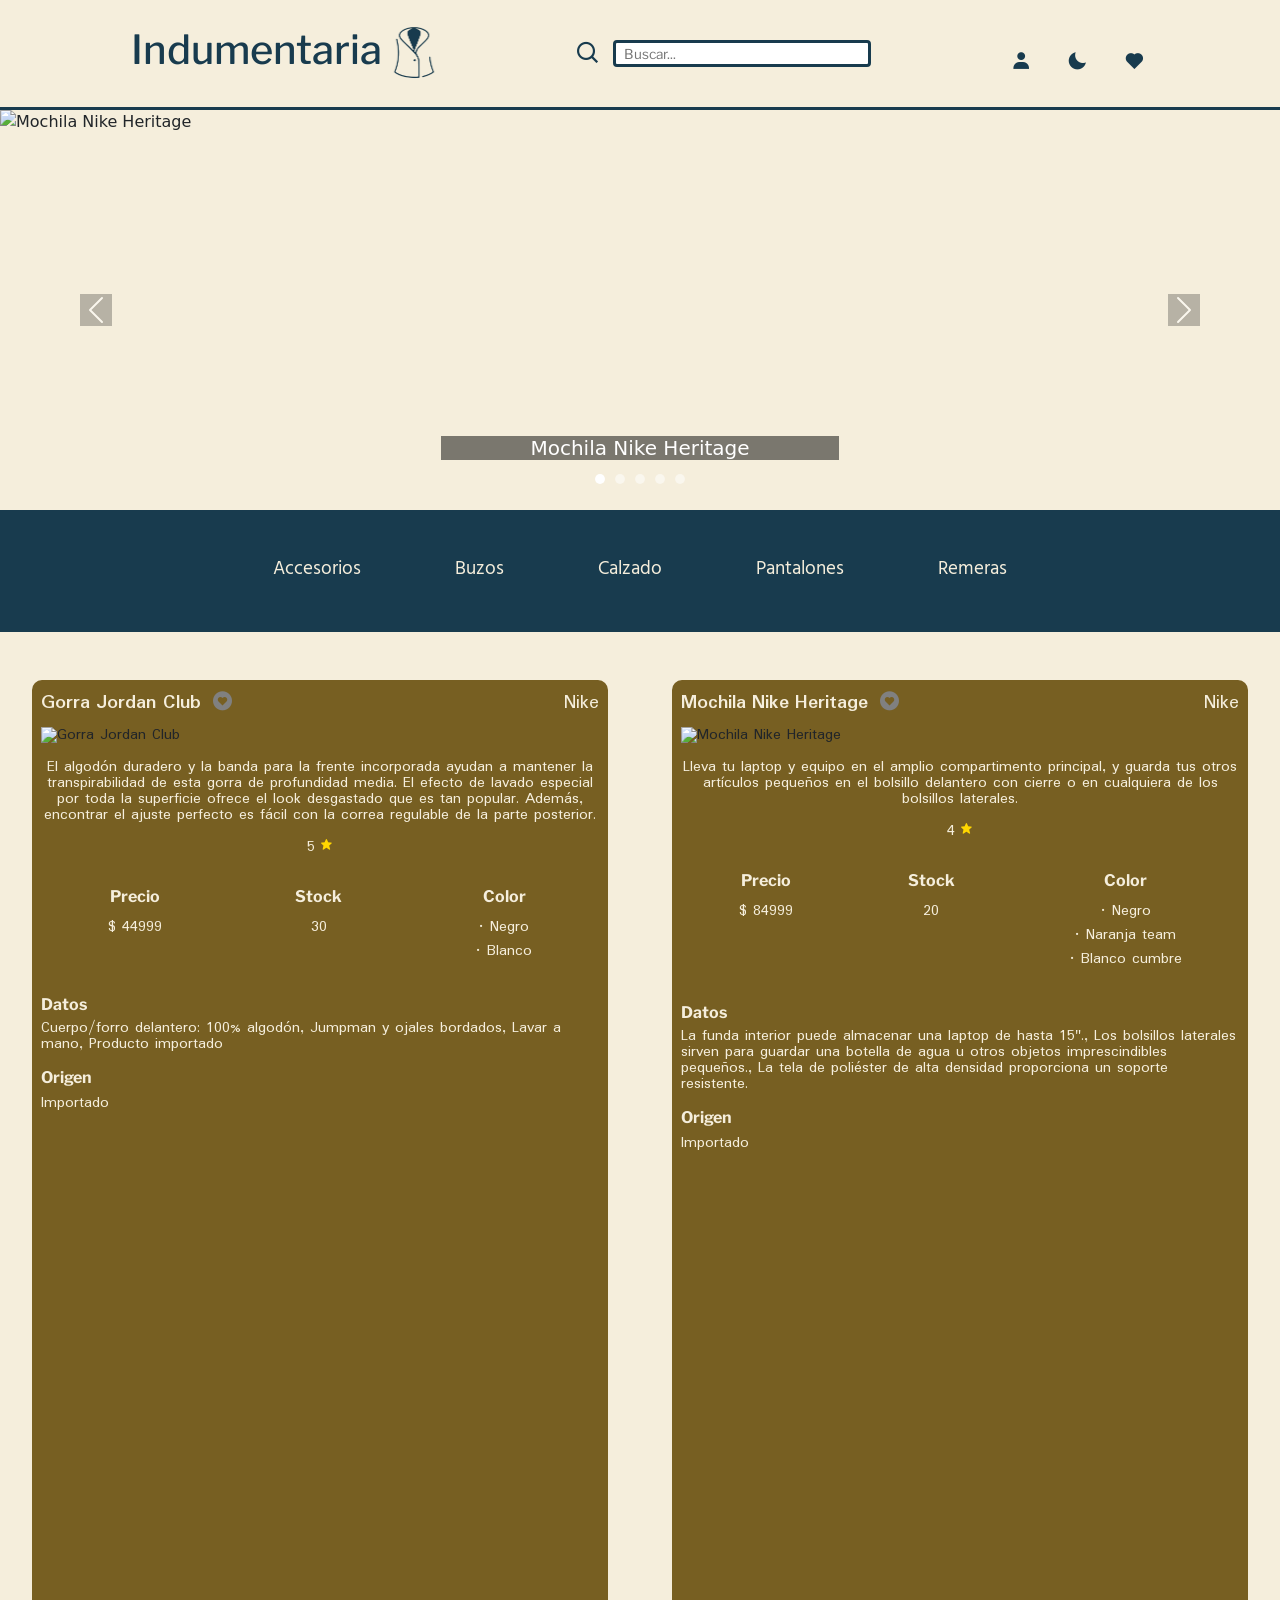
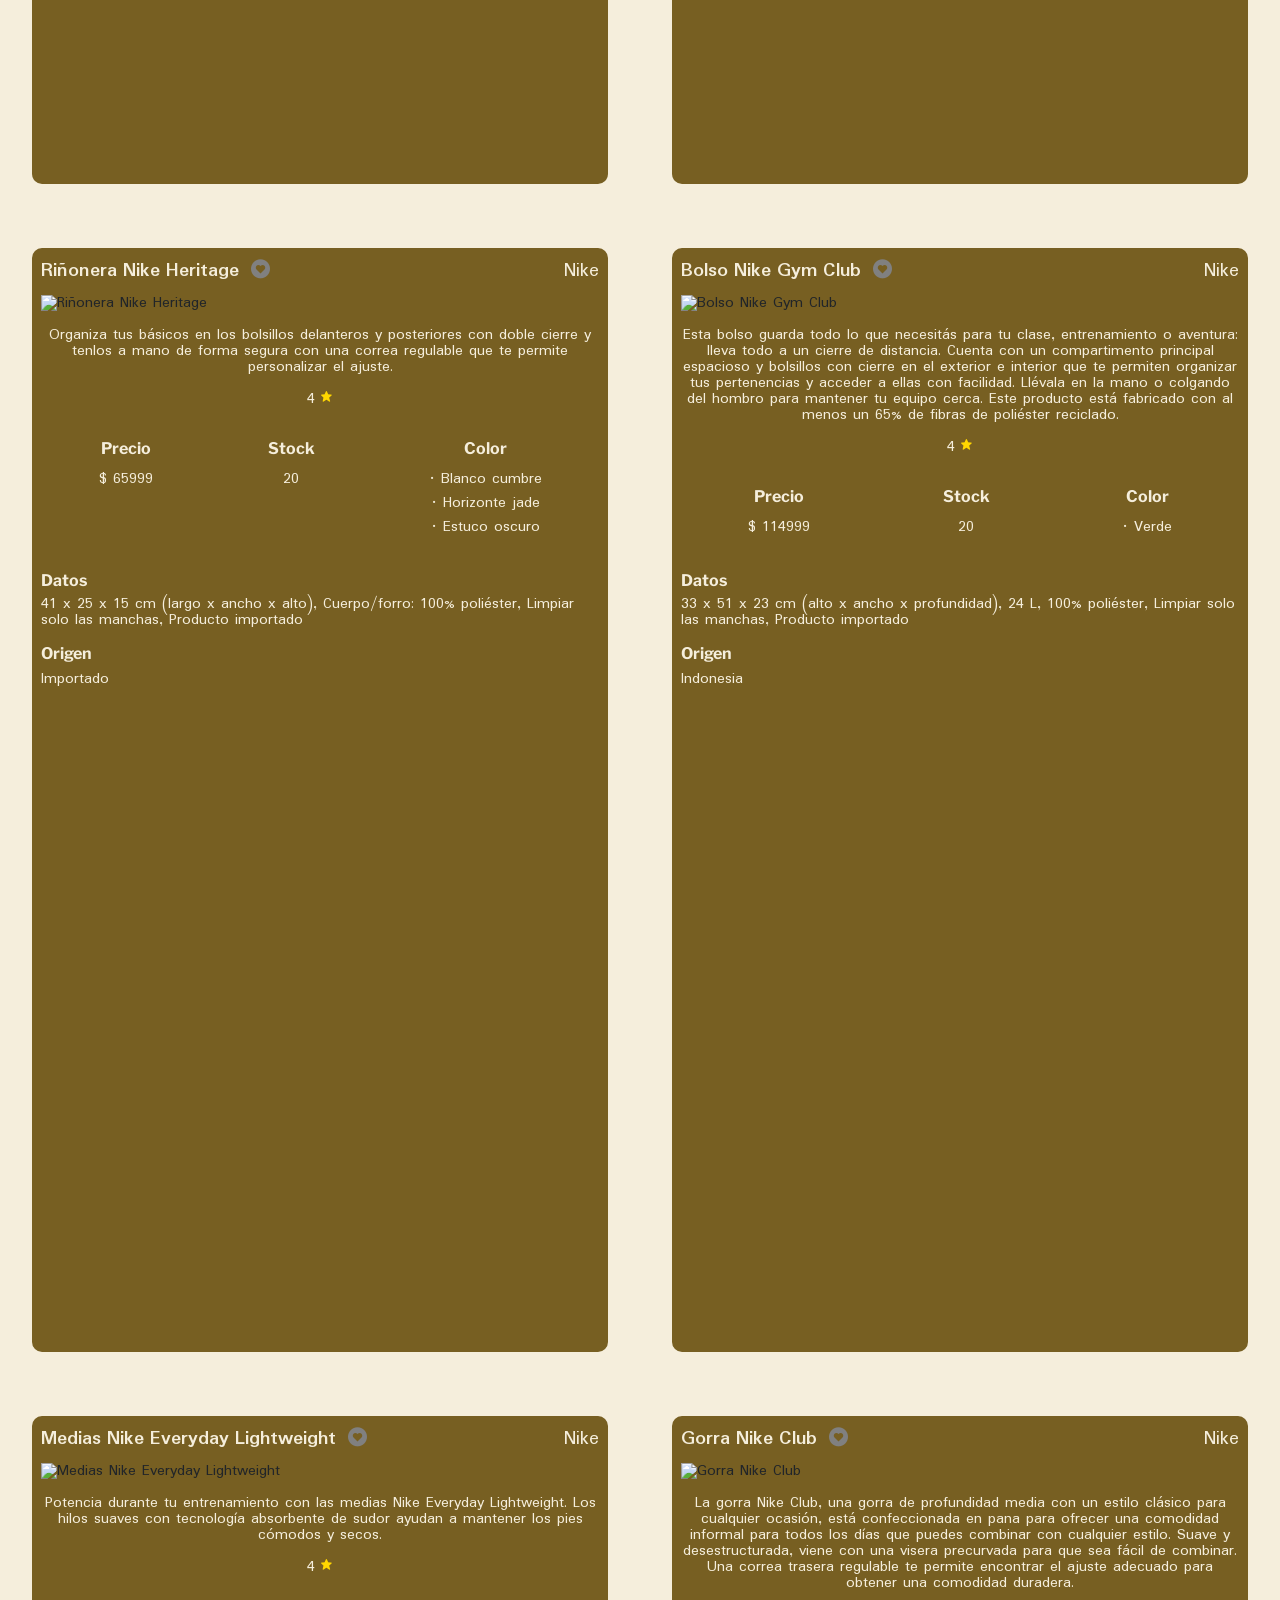
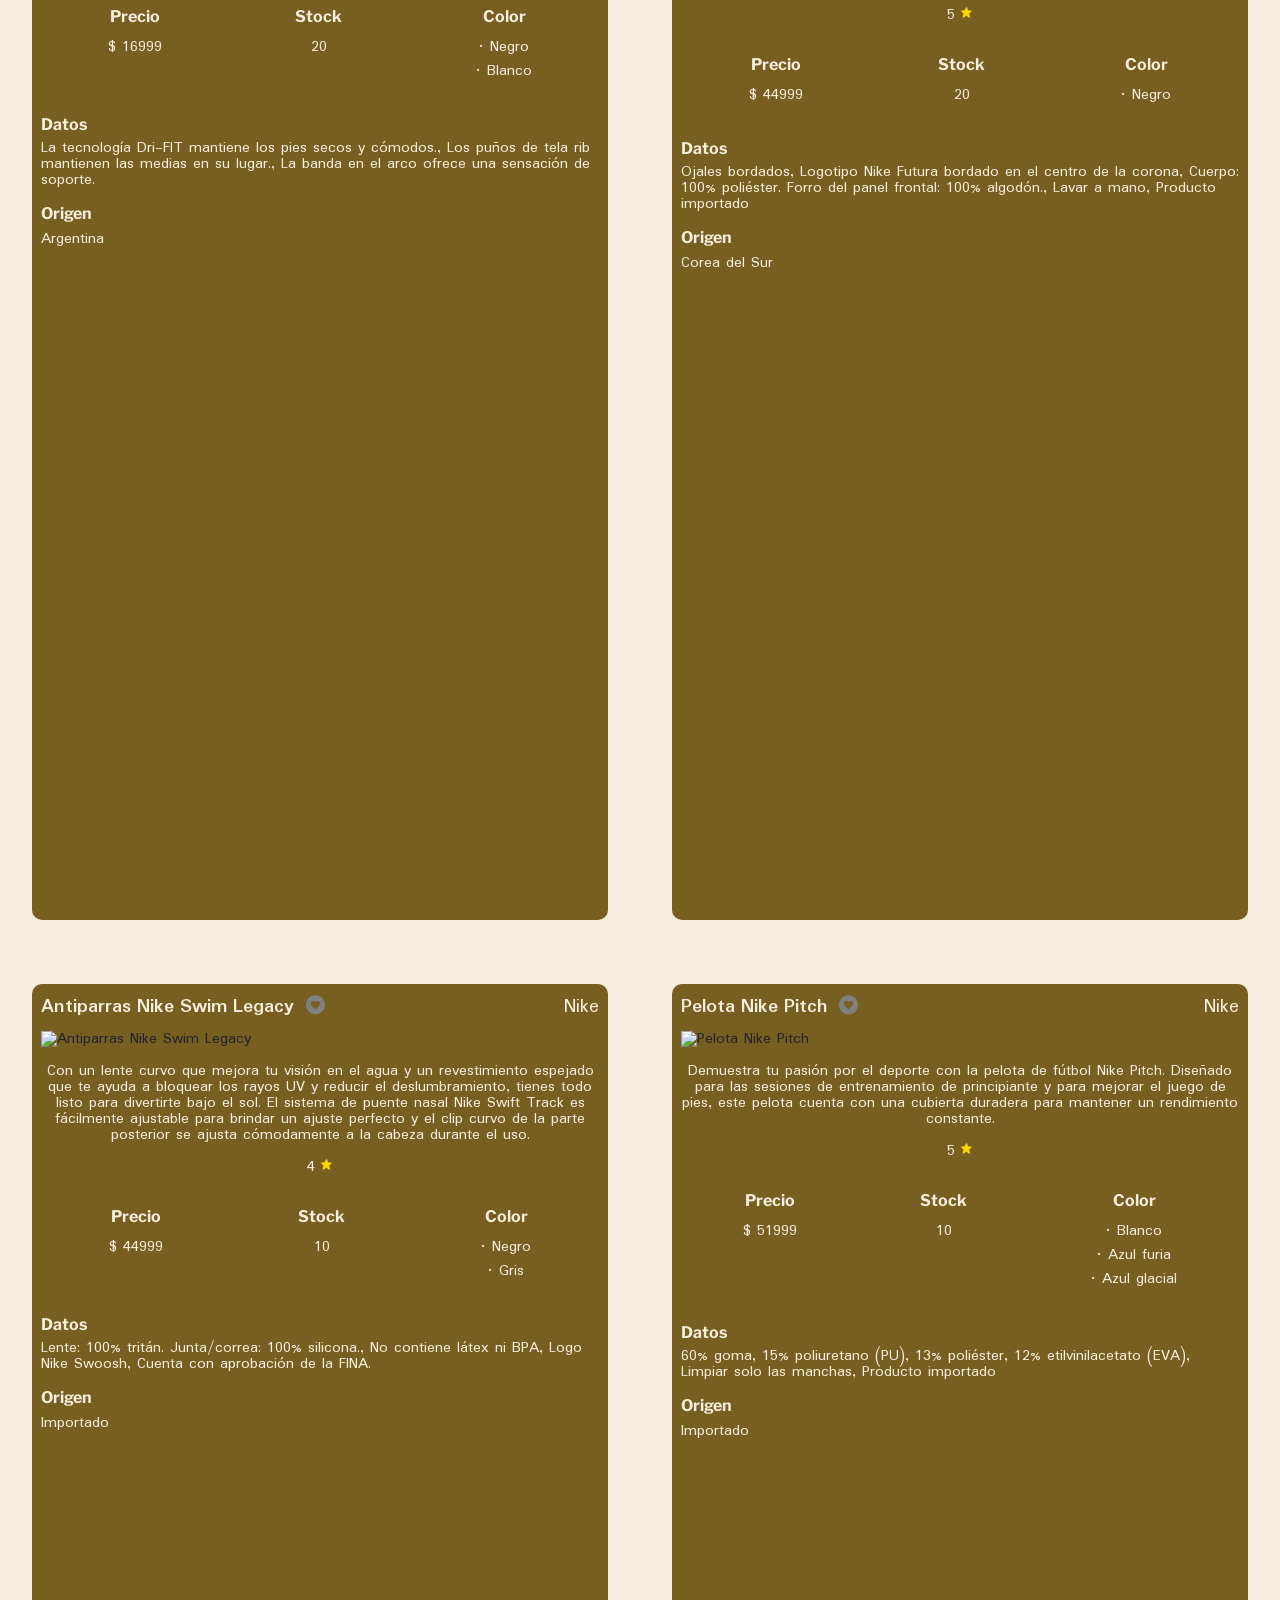
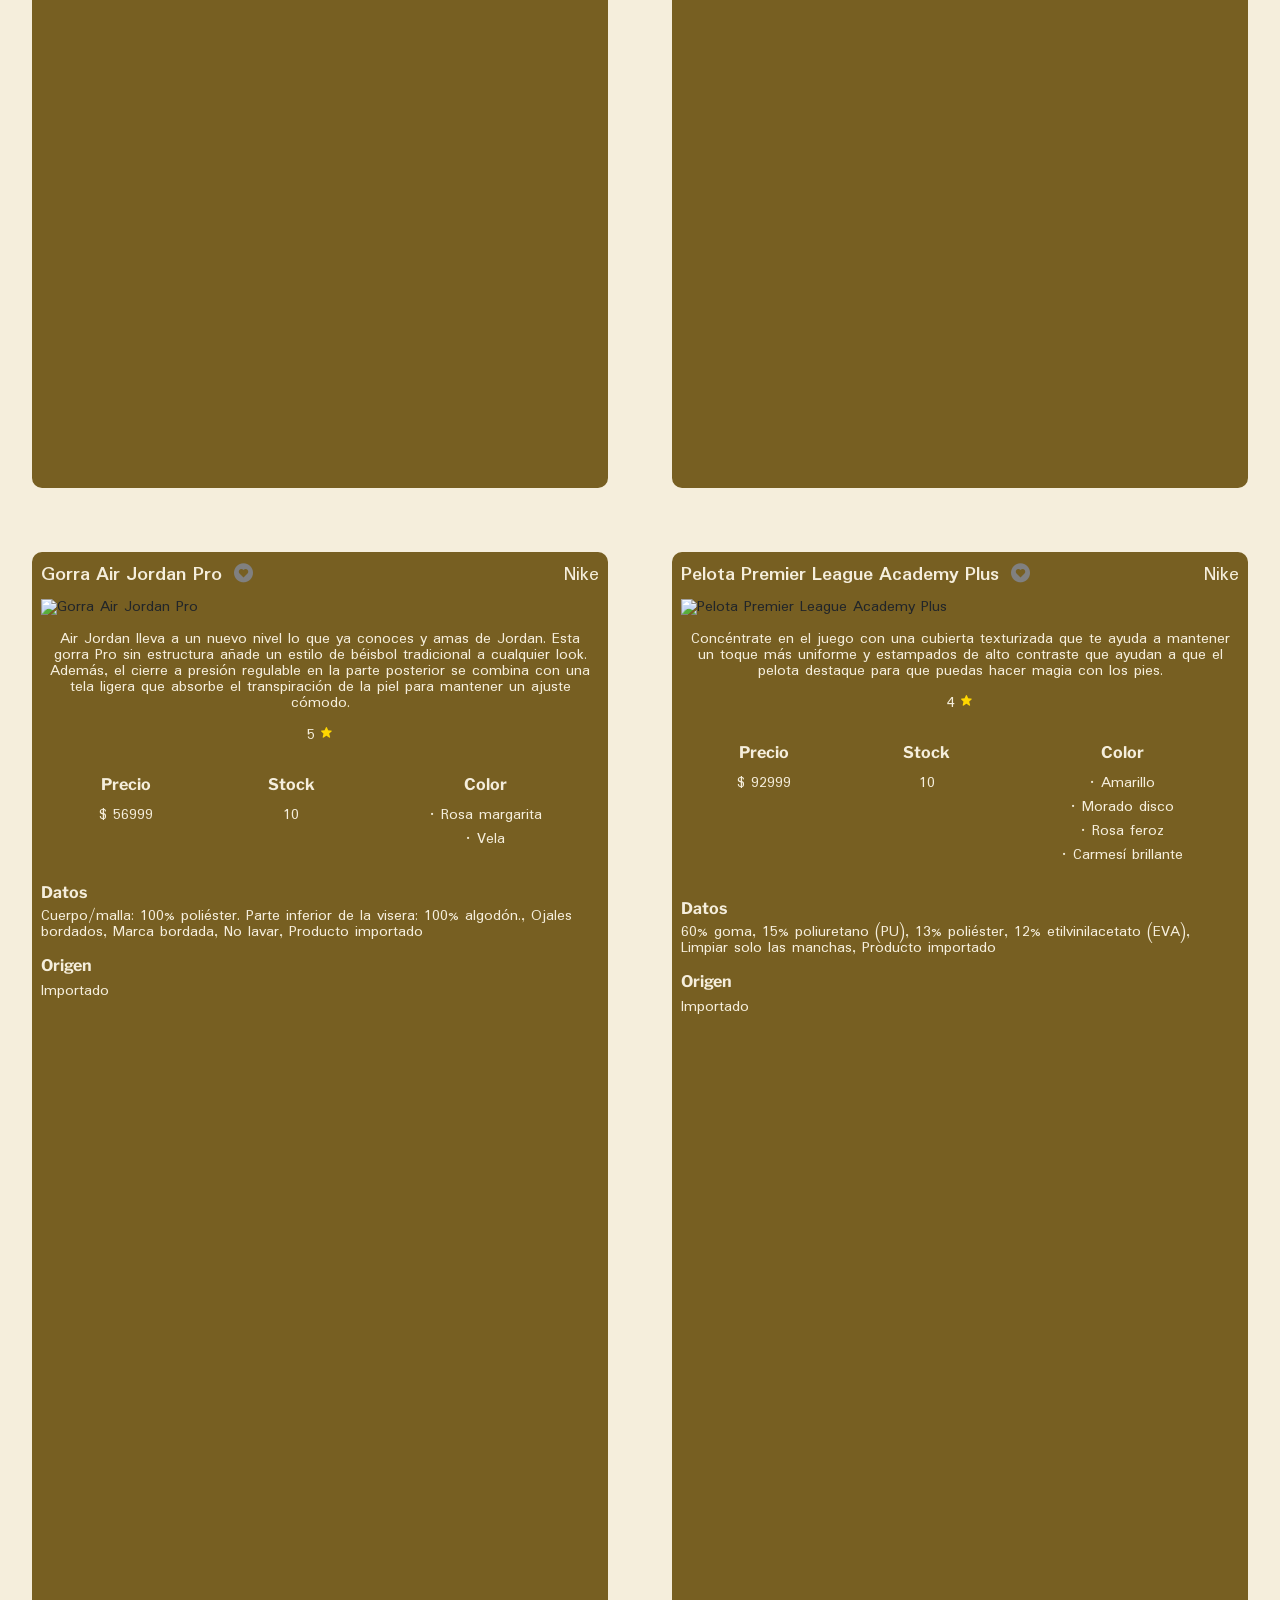
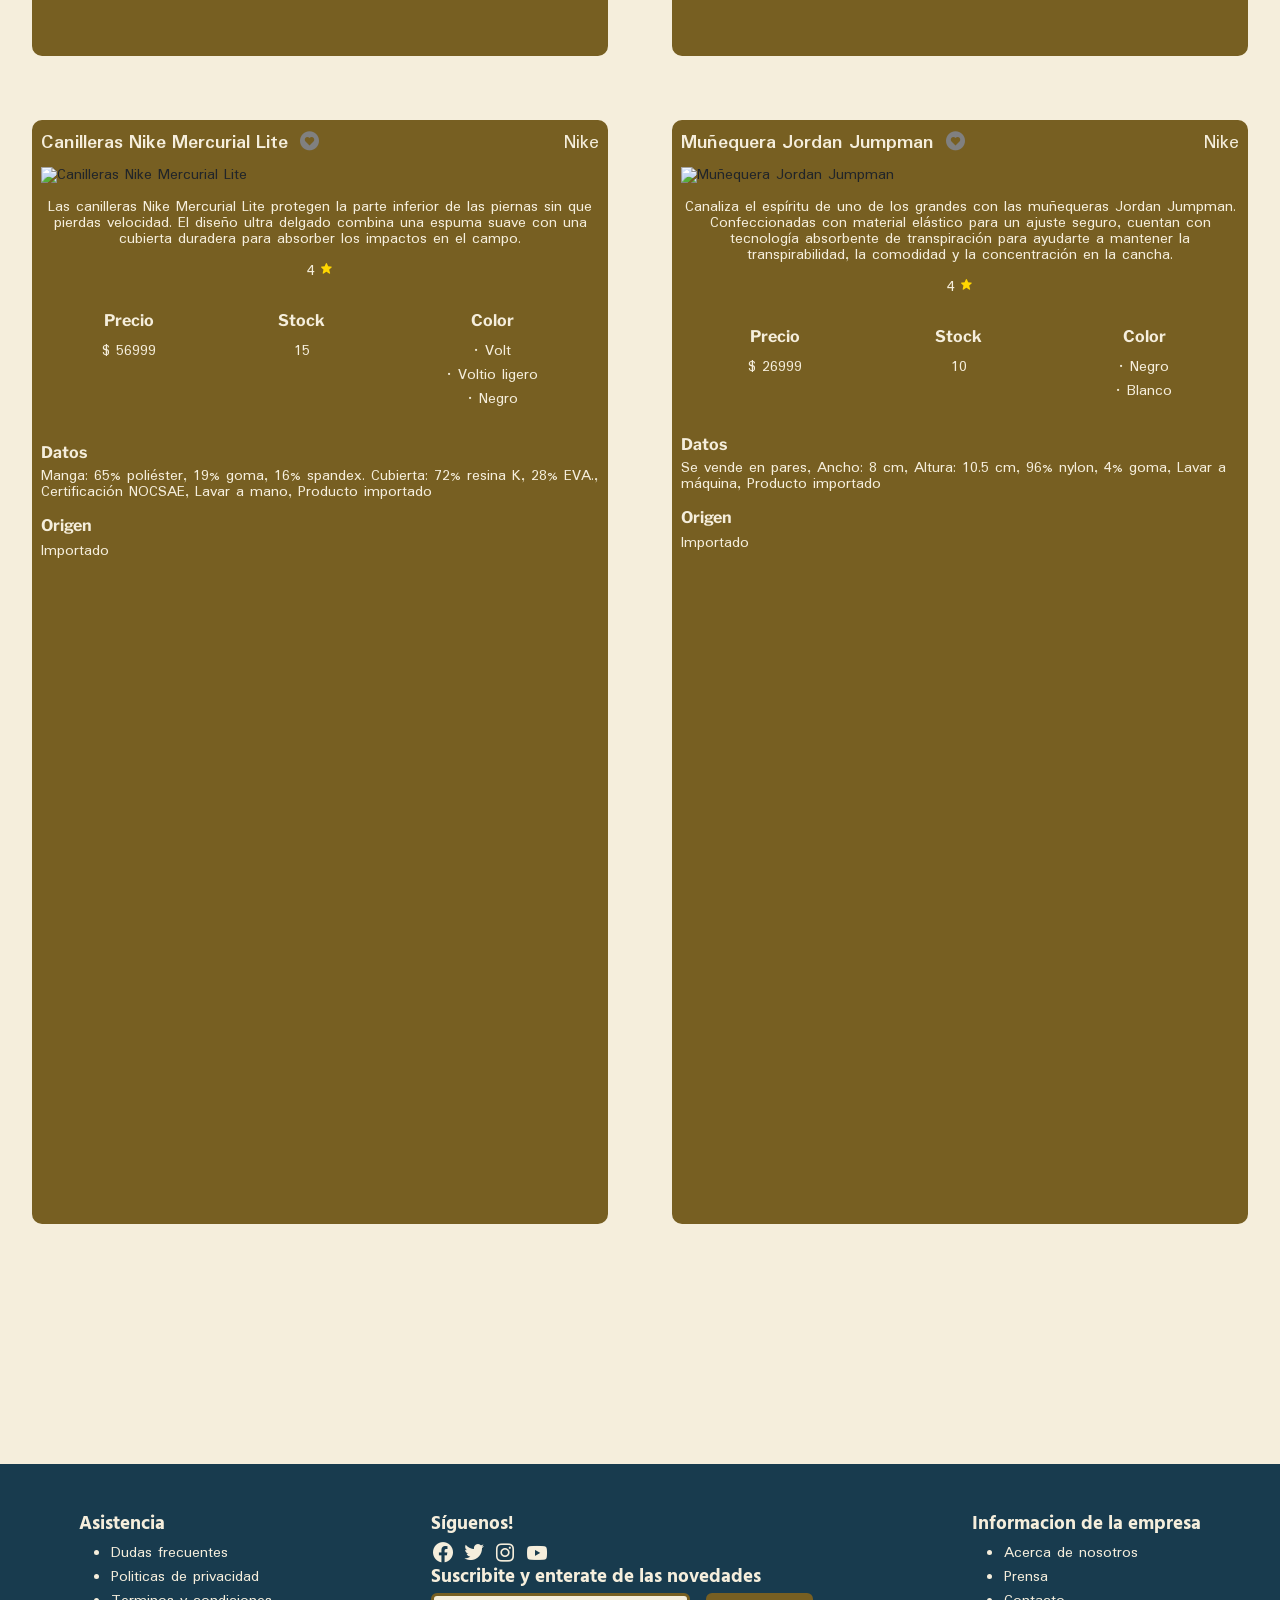
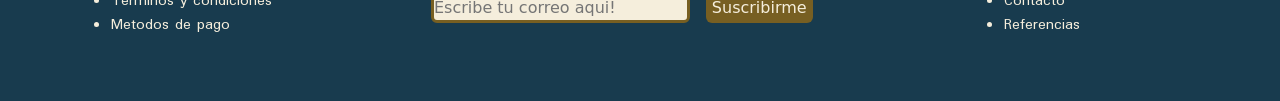
==== commit 9aaf0873: "Añade funcionalidades de popu y buscador" ====
--- a/index.html
+++ b/index.html
@@ -1,870 +1,712 @@
 ﻿<!DOCTYPE html>
 <html lang="es">
-  <head>
-    <meta charset="UTF-8" />
-    <meta name="viewport" content="width=device-width, initial-scale=1.0" />
-    <title>Grupo 13 | Indumentaria</title>
-    <link
-      href="https://cdn.jsdelivr.net/npm/bootstrap@5.3.7/dist/css/bootstrap.min.css"
-      rel="stylesheet"
-      integrity="sha384-LN+7fdVzj6u52u30Kp6M/trliBMCMKTyK833zpbD+pXdCLuTusPj697FH4R/5mcr"
-      crossorigin="anonymous"
-    />
-    <link rel="stylesheet" href="css/temas-colores-fuentes.css" />
-    <link rel="stylesheet" href="css/estilo-principal.css" />
-    <link
-      href="https://unpkg.com/boxicons@2.1.4/css/boxicons.min.css"
-      rel="stylesheet"
-    />
-  </head>
-
-  <body id="cuerpo" class="light-theme">
-    <header id="encabezado-principal" class="light-theme">
+
+<head>
+   <meta charset="UTF-8">
+   <meta name="viewport" content="width=device-width, initial-scale=1.0">
+   <title>Grupo 13 | Indumentaria</title>
+   <link href="https://cdn.jsdelivr.net/npm/bootstrap@5.3.7/dist/css/bootstrap.min.css" rel="stylesheet"
+      integrity="sha384-LN+7fdVzj6u52u30Kp6M/trliBMCMKTyK833zpbD+pXdCLuTusPj697FH4R/5mcr" crossorigin="anonymous">
+   <link rel="stylesheet" href="css/temas-colores-fuentes.css">
+   <link rel="stylesheet" href="css/estilo-principal.css">
+   <link rel="stylesheet" href="css/popup.css">
+   <link href='https://unpkg.com/boxicons@2.1.4/css/boxicons.min.css' rel='stylesheet'>
+</head>
+
+<body id="cuerpo" class="light-theme">
+   <header id="encabezado-principal" class="light-theme">
       <a href="index.html">
-        <div id="titulo-logo" class="logo-iconos">
-          <h1>Indumentaria</h1>
-          <img id="logo" src="assets/img/logo-light.png" alt="logo de la web" />
-        </div>
+         <div id="titulo-logo" class="logo-iconos">
+            <h1>Indumentaria</h1>
+            <img id="logo" src="assets/img/logo-light.png" alt="logo de la web">
+         </div>
       </a>
 
       <div id="buscador">
-        <i class="bx bx-search"></i>
-        <input type="text" placeholder="Buscar..." />
+         <i class='bx  bx-search'></i>
+         <input class="buscador" type="text" placeholder="Buscar...">
       </div>
 
       <div id="iconos">
-        <a href="/html/login.html">
-          <i class="bx bxs-user"></i>
-          <h3>Iniciar Sesión</h3>
-        </a>
-
-        <div id="toggleModoOscuro">
-          <i id="luna-sol" class="bx bxs-moon"></i>
-          <h3 id="texto-modo">Modo Oscuro</h3>
-        </div>
-
-        <div id="favoritos">
-          <a href="/html/favoritos.html">
-            <i class="bx bxs-heart"></i>
-            <h3>Favoritos</h3>
-          </a>
-        </div>
+         <a href="/html/login.html">
+            <i class='bx  bxs-user'></i>
+            <h3>Iniciar Sesión</h3>
+         </a>
+
+         <div id="toggleModoOscuro">
+            <i id="luna-sol" class='bx  bxs-moon'></i>
+            <h3 id="texto-modo">Modo Oscuro</h3>
+         </div>
+
+         <div id="favoritos">
+            <a href="/html/favoritos.html">
+               <i class='bx  bxs-heart' ></i>
+               <h3>Favoritos</h3>
+            </a>
+         </div>
+
       </div>
-    </header>
-    <header id="encabezado-secundario">
-      <div
-        id="carouselExampleCaptions"
-        class="carousel slide"
-        data-bs-ride="carousel"
-        data-bs-interval="5000"
-      >
-        <div class="carousel-indicators">
-          <button
-            type="button"
-            data-bs-target="#carouselExampleCaptions"
-            data-bs-slide-to="0"
-            class="active"
-            aria-current="true"
-            aria-label="Slide 1"
-          ></button>
-          <button
-            type="button"
-            data-bs-target="#carouselExampleCaptions"
-            data-bs-slide-to="1"
-            aria-label="Slide 2"
-          ></button>
-          <button
-            type="button"
-            data-bs-target="#carouselExampleCaptions"
-            data-bs-slide-to="2"
-            aria-label="Slide 3"
-          ></button>
-          <button
-            type="button"
-            data-bs-target="#carouselExampleCaptions"
-            data-bs-slide-to="3"
-            aria-label="Slide 4"
-          ></button>
-          <button
-            type="button"
-            data-bs-target="#carouselExampleCaptions"
-            data-bs-slide-to="4"
-            aria-label="Slide 5"
-          ></button>
-        </div>
-
-        <div class="carousel-inner">
-          <div class="carousel-item active">
-            <img src="" class="d-block" alt="..." />
-            <div class="carousel-caption d-none d-md-block">
-              <h5></h5>
-            </div>
-          </div>
-
-          <div class="carousel-item">
-            <img src="" class="d-block" alt="..." />
-            <div class="carousel-caption d-none d-md-block">
-              <h5></h5>
-            </div>
-          </div>
-
-          <div class="carousel-item">
-            <img src="" class="d-block" alt="..." />
-            <div class="carousel-caption d-none d-md-block">
-              <h5></h5>
-            </div>
-          </div>
-
-          <div class="carousel-item">
-            <img src="" class="d-block" alt="..." />
-            <div class="carousel-caption d-none d-md-block">
-              <h5></h5>
-            </div>
-          </div>
-
-          <div class="carousel-item">
-            <img src="" class="d-block" alt="..." />
-            <div class="carousel-caption d-none d-md-block">
-              <h5></h5>
-            </div>
-          </div>
-        </div>
-
-        <button
-          class="carousel-control-prev"
-          type="button"
-          data-bs-target="#carouselExampleCaptions"
-          data-bs-slide="prev"
-        >
-          <span class="carousel-control-prev-icon" aria-hidden="true"></span>
-          <span class="visually-hidden">Previous</span>
-        </button>
-        <button
-          class="carousel-control-next"
-          type="button"
-          data-bs-target="#carouselExampleCaptions"
-          data-bs-slide="next"
-        >
-          <span class="carousel-control-next-icon" aria-hidden="true"></span>
-          <span class="visually-hidden">Next</span>
-        </button>
+   </header>
+   <header id="encabezado-secundario">
+      <div id="carouselExampleCaptions" class="carousel slide" data-bs-ride="carousel" data-bs-interval="5000">
+         <div class="carousel-indicators">
+            <button type="button" data-bs-target="#carouselExampleCaptions" data-bs-slide-to="0" class="active"
+               aria-current="true" aria-label="Slide 1"></button>
+            <button type="button" data-bs-target="#carouselExampleCaptions" data-bs-slide-to="1"
+               aria-label="Slide 2"></button>
+            <button type="button" data-bs-target="#carouselExampleCaptions" data-bs-slide-to="2"
+               aria-label="Slide 3"></button>
+            <button type="button" data-bs-target="#carouselExampleCaptions" data-bs-slide-to="3"
+               aria-label="Slide 4"></button>
+            <button type="button" data-bs-target="#carouselExampleCaptions" data-bs-slide-to="4"
+               aria-label="Slide 5"></button>
+         </div>
+
+         <div class="carousel-inner">
+            <div class="carousel-item active">
+               <img src="" class="d-block" alt="...">
+               <div class="carousel-caption d-md-block">
+                  <h5></h5>
+               </div>
+            </div>
+
+            <div class="carousel-item">
+               <img src="" class="d-block" alt="...">
+               <div class="carousel-caption d-md-block">
+                  <h5></h5>
+               </div>
+            </div>
+
+            <div class="carousel-item">
+               <img src="" class="d-block" alt="...">
+               <div class="carousel-caption d-md-block">
+                  <h5></h5>
+               </div>
+            </div>
+
+            <div class="carousel-item">
+               <img src="" class="d-block" alt="...">
+               <div class="carousel-caption d-md-block">
+                  <h5></h5>
+               </div>
+            </div>
+
+            <div class="carousel-item">
+               <img src="" class="d-block" alt="...">
+               <div class="carousel-caption d-md-block">
+                  <h5></h5>
+               </div>
+            </div>
+         </div>
+
+         <button class="carousel-control-prev" type="button" data-bs-target="#carouselExampleCaptions"
+            data-bs-slide="prev">
+            <span class="carousel-control-prev-icon" aria-hidden="true"></span>
+            <span class="visually-hidden">Previous</span>
+         </button>
+         <button class="carousel-control-next" type="button" data-bs-target="#carouselExampleCaptions"
+            data-bs-slide="next">
+            <span class="carousel-control-next-icon" aria-hidden="true"></span>
+            <span class="visually-hidden">Next</span>
+         </button>
       </div>
-    </header>
-
-    <main>
+   </header>
+
+   <main>
       <nav id="navegacion-categoria" class="light-theme">
-        <a href="#" id="tab-categoria-1" class="tab-categoria">Accesorios</a>
-        <a href="#" id="tab-categoria-2" class="tab-categoria">Buzos</a>
-        <a href="#" id="tab-categoria-3" class="tab-categoria">Calzado</a>
-        <a href="#" id="tab-categoria-4" class="tab-categoria">Pantalones</a>
-        <a href="#" id="tab-categoria-5" class="tab-categoria">Remeras</a>
+         <a href="#" id="tab-categoria-1" class="tab-categoria">Accesorios</a>
+         <a href="#" id="tab-categoria-2" class="tab-categoria">Buzos</a>
+         <a href="#" id="tab-categoria-3" class="tab-categoria">Calzado</a>
+         <a href="#" id="tab-categoria-4" class="tab-categoria">Pantalones</a>
+         <a href="#" id="tab-categoria-5" class="tab-categoria">Remeras</a>
       </nav>
 
-      <section id="seccion-filtros"></section>
+      <section id="seccion-filtros">
+      </section>
+
+      <p id="mensaje-sin-resultados" class="mensaje-sin-resultados">
+         Disculpa, no se encontraron resultados...
+      </p>
+
+      <section id="popup" class="popup d-none">
+         <div id="cerrar" class="cerrar header">
+            X
+         </div>
+         <article class="popup-article cuerpo">
+            <div class="popup-div columna1">
+               <h2 id="popup-nombre"></h2>
+               <img id="popup-imagen" src="" alt="portada" />
+            </div>
+            <div class="popup-div columna2">
+               <p id="popup-autor"></p>
+               <p id="popup-descripcion"></p>
+               <p id="popup-personalizado-1"></p>
+               <p id="popup-personalizado-2"></p>
+               <p id="popup-personalizado-3"></p>
+               <p id="popup-personalizado-4"></p>
+               <p id="popup-personalizado-5"></p>
+            </div>
+         </article>
+      </section>
 
       <section id="seccion-categoria" class="light-theme">
-        <article id="categoria00-item01" class="articulo-categoria item01">
-          <header class="header-articulo">
-            <div class="encabezado-carta">
-              <div class="nombre-favorito">
-                <p class="item-valor-nombre">
-                  <span class="formato-texto-cartas">Nombre</span> ITEM 1
-                </p>
-                <i class="bx bxs-heart-circle favorito-inactivo"></i>
-              </div>
-              <p class="item-valor-autor">
-                <span class="formato-texto-cartas">Autor</span> ITEM 1
-              </p>
-            </div>
-            <img
-              class="item-valor-portada"
-              src="assets/img/categoria00-item01.png"
-              alt="Imagen de Portada"
-            />
-            <p class="item-valor-descripcion">
-              <span class="formato-texto-cartas">Descripción</span> ITEM 1
-            </p>
-            <div class="rating">
-              <p class="item-valor-rating">
-                <span class="formato-texto-cartas">Rating</span> ITEM 1
-              </p>
-              <i class="bx bxs-star"></i>
-            </div>
-          </header>
-          <div class="detalle-articulo">
-            <div class="precio">
-              <h4 class="item-campo-personalizado_1">CAMPO PERSONALIZADO 1</h4>
-              <p class="item-valor-personalizado_1">valor personalizado 1</p>
-            </div>
-            <div class="stock">
-              <h4 class="item-campo-personalizado_2">CAMPO PERSONALIZADO 2</h4>
-              <p class="item-valor-personalizado_2">valor personalizado 2</p>
-            </div>
-            <div class="color">
-              <h4 class="item-campo-personalizado_3">CAMPO PERSONALIZADO 3</h4>
-              <p class="item-valor-personalizado_3">valor personalizado 3</p>
-            </div>
-          </div>
-          <div class="footer-articulo">
-            <div class="datos">
-              <h4 class="item-campo-personalizado_5">CAMPO PERSONALIZADO 5</h4>
-              <p class="item-valor-personalizado_5">valor personalizado 5</p>
-            </div>
-            <div class="origen">
-              <h4 class="item-campo-personalizado_4">CAMPO PERSONALIZADO 4</h4>
-              <p class="item-valor-personalizado_4">valor personalizado 4</p>
-            </div>
-          </div>
-        </article>
-
-        <article id="categoria00-item02" class="articulo-categoria item02">
-          <header class="header-articulo">
-            <div class="encabezado-carta">
-              <div class="nombre-favorito">
-                <p class="item-valor-nombre">
-                  <span class="formato-texto-cartas">Nombre</span> ITEM 2
-                </p>
-                <i class="bx bxs-heart-circle favorito-inactivo"></i>
-              </div>
-              <p class="item-valor-autor">
-                <span class="formato-texto-cartas">Autor</span> ITEM 2
-              </p>
-            </div>
-            <img
-              class="item-valor-portada"
-              src="assets/img/categoria00-item02.png"
-              alt="Imagen de Portada"
-            />
-            <p class="item-valor-descripcion">
-              <span class="formato-texto-cartas">Descripción</span> ITEM 2
-            </p>
-            <div class="rating">
-              <p class="item-valor-rating">
-                <span class="formato-texto-cartas">Rating</span> ITEM 2
-              </p>
-              <i class="bx bxs-star"></i>
-            </div>
-          </header>
-          <div class="detalle-articulo">
-            <div class="precio">
-              <h4 class="item-campo-personalizado_1">CAMPO PERSONALIZADO 1</h4>
-              <p class="item-valor-personalizado_1">valor personalizado 1</p>
-            </div>
-            <div class="stock">
-              <h4 class="item-campo-personalizado_2">CAMPO PERSONALIZADO 2</h4>
-              <p class="item-valor-personalizado_2">valor personalizado 2</p>
-            </div>
-            <div class="color">
-              <h4 class="item-campo-personalizado_3">CAMPO PERSONALIZADO 3</h4>
-              <p class="item-valor-personalizado_3">valor personalizado 3</p>
-            </div>
-          </div>
-          <div class="footer-articulo">
-            <div class="datos">
-              <h4 class="item-campo-personalizado_5">CAMPO PERSONALIZADO 5</h4>
-              <p class="item-valor-personalizado_5">valor personalizado 5</p>
-            </div>
-            <div class="origen">
-              <h4 class="item-campo-personalizado_4">CAMPO PERSONALIZADO 4</h4>
-              <p class="item-valor-personalizado_4">valor personalizado 4</p>
-            </div>
-          </div>
-        </article>
-
-        <article id="categoria00-item03" class="articulo-categoria item03">
-          <header class="header-articulo">
-            <div class="encabezado-carta">
-              <div class="nombre-favorito">
-                <p class="item-valor-nombre">
-                  <span class="formato-texto-cartas">Nombre</span> ITEM 3
-                </p>
-                <i class="bx bxs-heart-circle favorito-inactivo"></i>
-              </div>
-              <p class="item-valor-autor">
-                <span class="formato-texto-cartas">Autor</span> ITEM 3
-              </p>
-            </div>
-            <img
-              class="item-valor-portada"
-              src="assets/img/categoria00-item03.png"
-              alt="Imagen de Portada"
-            />
-            <p class="item-valor-descripcion">
-              <span class="formato-texto-cartas">Descripción</span> ITEM 3
-            </p>
-            <div class="rating">
-              <p class="item-valor-rating">
-                <span class="formato-texto-cartas">Rating</span> ITEM 3
-              </p>
-              <i class="bx bxs-star"></i>
-            </div>
-          </header>
-          <div class="detalle-articulo">
-            <div class="precio">
-              <h4 class="item-campo-personalizado_1">CAMPO PERSONALIZADO 1</h4>
-              <p class="item-valor-personalizado_1">valor personalizado 1</p>
-            </div>
-            <div class="stock">
-              <h4 class="item-campo-personalizado_2">CAMPO PERSONALIZADO 2</h4>
-              <p class="item-valor-personalizado_2">valor personalizado 2</p>
-            </div>
-            <div class="color">
-              <h4 class="item-campo-personalizado_3">CAMPO PERSONALIZADO 3</h4>
-              <p class="item-valor-personalizado_3">valor personalizado 3</p>
-            </div>
-          </div>
-          <div class="footer-articulo">
-            <div class="datos">
-              <h4 class="item-campo-personalizado_5">CAMPO PERSONALIZADO 5</h4>
-              <p class="item-valor-personalizado_5">valor personalizado 5</p>
-            </div>
-            <div class="origen">
-              <h4 class="item-campo-personalizado_4">CAMPO PERSONALIZADO 4</h4>
-              <p class="item-valor-personalizado_4">valor personalizado 4</p>
-            </div>
-          </div>
-        </article>
-
-        <article id="categoria00-item04" class="articulo-categoria item04">
-          <header class="header-articulo">
-            <div class="encabezado-carta">
-              <div class="nombre-favorito">
-                <p class="item-valor-nombre">
-                  <span class="formato-texto-cartas">Nombre</span> ITEM 4
-                </p>
-                <i class="bx bxs-heart-circle favorito-inactivo"></i>
-              </div>
-              <p class="item-valor-autor">
-                <span class="formato-texto-cartas">Autor</span> ITEM 4
-              </p>
-            </div>
-            <img
-              class="item-valor-portada"
-              src="assets/img/categoria00-item04.png"
-              alt="Imagen de Portada"
-            />
-            <p class="item-valor-descripcion">
-              <span class="formato-texto-cartas">Descripción</span> ITEM 4
-            </p>
-            <div class="rating">
-              <p class="item-valor-rating">
-                <span class="formato-texto-cartas">Rating</span> ITEM 4
-              </p>
-              <i class="bx bxs-star"></i>
-            </div>
-          </header>
-          <div class="detalle-articulo">
-            <div class="precio">
-              <h4 class="item-campo-personalizado_1">CAMPO PERSONALIZADO 1</h4>
-              <p class="item-valor-personalizado_1">valor personalizado 1</p>
-            </div>
-            <div class="stock">
-              <h4 class="item-campo-personalizado_2">CAMPO PERSONALIZADO 2</h4>
-              <p class="item-valor-personalizado_2">valor personalizado 2</p>
-            </div>
-            <div class="color">
-              <h4 class="item-campo-personalizado_3">CAMPO PERSONALIZADO 3</h4>
-              <p class="item-valor-personalizado_3">valor personalizado 3</p>
-            </div>
-          </div>
-          <div class="footer-articulo">
-            <div class="datos">
-              <h4 class="item-campo-personalizado_5">CAMPO PERSONALIZADO 5</h4>
-              <p class="item-valor-personalizado_5">valor personalizado 5</p>
-            </div>
-            <div class="origen">
-              <h4 class="item-campo-personalizado_4">CAMPO PERSONALIZADO 4</h4>
-              <p class="item-valor-personalizado_4">valor personalizado 4</p>
-            </div>
-          </div>
-        </article>
-
-        <article id="categoria00-item05" class="articulo-categoria item05">
-          <header class="header-articulo">
-            <div class="encabezado-carta">
-              <div class="nombre-favorito">
-                <p class="item-valor-nombre">
-                  <span class="formato-texto-cartas">Nombre</span> ITEM 5
-                </p>
-                <i class="bx bxs-heart-circle favorito-inactivo"></i>
-              </div>
-              <p class="item-valor-autor">
-                <span class="formato-texto-cartas">Autor</span> ITEM 5
-              </p>
-            </div>
-            <img
-              class="item-valor-portada"
-              src="assets/img/categoria00-item05.png"
-              alt="Imagen de Portada"
-            />
-            <p class="item-valor-descripcion">
-              <span class="formato-texto-cartas">Descripción</span> ITEM 5
-            </p>
-            <div class="rating">
-              <p class="item-valor-rating">
-                <span class="formato-texto-cartas">Rating</span> ITEM 5
-              </p>
-              <i class="bx bxs-star"></i>
-            </div>
-          </header>
-          <div class="detalle-articulo">
-            <div class="precio">
-              <h4 class="item-campo-personalizado_1">CAMPO PERSONALIZADO 1</h4>
-              <p class="item-valor-personalizado_1">valor personalizado 1</p>
-            </div>
-            <div class="stock">
-              <h4 class="item-campo-personalizado_2">CAMPO PERSONALIZADO 2</h4>
-              <p class="item-valor-personalizado_2">valor personalizado 2</p>
-            </div>
-            <div class="color">
-              <h4 class="item-campo-personalizado_3">CAMPO PERSONALIZADO 3</h4>
-              <p class="item-valor-personalizado_3">valor personalizado 3</p>
-            </div>
-          </div>
-          <div class="footer-articulo">
-            <div class="datos">
-              <h4 class="item-campo-personalizado_5">CAMPO PERSONALIZADO 5</h4>
-              <p class="item-valor-personalizado_5">valor personalizado 5</p>
-            </div>
-            <div class="origen">
-              <h4 class="item-campo-personalizado_4">CAMPO PERSONALIZADO 4</h4>
-              <p class="item-valor-personalizado_4">valor personalizado 4</p>
-            </div>
-          </div>
-        </article>
-
-        <article id="categoria00-item06" class="articulo-categoria item06">
-          <header class="header-articulo">
-            <div class="encabezado-carta">
-              <div class="nombre-favorito">
-                <p class="item-valor-nombre">
-                  <span class="formato-texto-cartas">Nombre</span> ITEM 6
-                </p>
-                <i class="bx bxs-heart-circle favorito-inactivo"></i>
-              </div>
-              <p class="item-valor-autor">
-                <span class="formato-texto-cartas">Autor</span> ITEM 6
-              </p>
-            </div>
-            <img
-              class="item-valor-portada"
-              src="assets/img/categoria00-item06.png"
-              alt="Imagen de Portada"
-            />
-            <p class="item-valor-descripcion">
-              <span class="formato-texto-cartas">Descripción</span> ITEM 6
-            </p>
-            <div class="rating">
-              <p class="item-valor-rating">
-                <span class="formato-texto-cartas">Rating</span> ITEM 6
-              </p>
-              <i class="bx bxs-star"></i>
-            </div>
-          </header>
-          <div class="detalle-articulo">
-            <div class="precio">
-              <h4 class="item-campo-personalizado_1">CAMPO PERSONALIZADO 1</h4>
-              <p class="item-valor-personalizado_1">valor personalizado 1</p>
-            </div>
-            <div class="stock">
-              <h4 class="item-campo-personalizado_2">CAMPO PERSONALIZADO 2</h4>
-              <p class="item-valor-personalizado_2">valor personalizado 2</p>
-            </div>
-            <div class="color">
-              <h4 class="item-campo-personalizado_3">CAMPO PERSONALIZADO 3</h4>
-              <p class="item-valor-personalizado_3">valor personalizado 3</p>
-            </div>
-          </div>
-          <div class="footer-articulo">
-            <div class="datos">
-              <h4 class="item-campo-personalizado_5">CAMPO PERSONALIZADO 5</h4>
-              <p class="item-valor-personalizado_5">valor personalizado 5</p>
-            </div>
-            <div class="origen">
-              <h4 class="item-campo-personalizado_4">CAMPO PERSONALIZADO 4</h4>
-              <p class="item-valor-personalizado_4">valor personalizado 4</p>
-            </div>
-          </div>
-        </article>
-
-        <article id="categoria00-item07" class="articulo-categoria item07">
-          <header class="header-articulo">
-            <div class="encabezado-carta">
-              <div class="nombre-favorito">
-                <p class="item-valor-nombre">
-                  <span class="formato-texto-cartas">Nombre</span> ITEM 7
-                </p>
-                <i class="bx bxs-heart-circle favorito-inactivo"></i>
-              </div>
-              <p class="item-valor-autor">
-                <span class="formato-texto-cartas">Autor</span> ITEM 7
-              </p>
-            </div>
-            <img
-              class="item-valor-portada"
-              src="assets/img/categoria00-item07.png"
-              alt="Imagen de Portada"
-            />
-            <p class="item-valor-descripcion">
-              <span class="formato-texto-cartas">Descripción</span> ITEM 7
-            </p>
-            <div class="rating">
-              <p class="item-valor-rating">
-                <span class="formato-texto-cartas">Rating</span> ITEM 7
-              </p>
-              <i class="bx bxs-star"></i>
-            </div>
-          </header>
-          <div class="detalle-articulo">
-            <div class="precio">
-              <h4 class="item-campo-personalizado_1">CAMPO PERSONALIZADO 1</h4>
-              <p class="item-valor-personalizado_1">valor personalizado 1</p>
-            </div>
-            <div class="stock">
-              <h4 class="item-campo-personalizado_2">CAMPO PERSONALIZADO 2</h4>
-              <p class="item-valor-personalizado_2">valor personalizado 2</p>
-            </div>
-            <div class="color">
-              <h4 class="item-campo-personalizado_3">CAMPO PERSONALIZADO 3</h4>
-              <p class="item-valor-personalizado_3">valor personalizado 3</p>
-            </div>
-          </div>
-          <div class="footer-articulo">
-            <div class="datos">
-              <h4 class="item-campo-personalizado_5">CAMPO PERSONALIZADO 5</h4>
-              <p class="item-valor-personalizado_5">valor personalizado 5</p>
-            </div>
-            <div class="origen">
-              <h4 class="item-campo-personalizado_4">CAMPO PERSONALIZADO 4</h4>
-              <p class="item-valor-personalizado_4">valor personalizado 4</p>
-            </div>
-          </div>
-        </article>
-
-        <article id="categoria00-item08" class="articulo-categoria item08">
-          <header class="header-articulo">
-            <div class="encabezado-carta">
-              <div class="nombre-favorito">
-                <p class="item-valor-nombre">
-                  <span class="formato-texto-cartas">Nombre</span> ITEM 8
-                </p>
-                <i class="bx bxs-heart-circle favorito-inactivo"></i>
-              </div>
-              <p class="item-valor-autor">
-                <span class="formato-texto-cartas">Autor</span> ITEM 8
-              </p>
-            </div>
-            <img
-              class="item-valor-portada"
-              src="assets/img/categoria00-item08.png"
-              alt="Imagen de Portada"
-            />
-            <p class="item-valor-descripcion">
-              <span class="formato-texto-cartas">Descripción</span> ITEM 8
-            </p>
-            <div class="rating">
-              <p class="item-valor-rating">
-                <span class="formato-texto-cartas">Rating</span> ITEM 8
-              </p>
-              <i class="bx bxs-star"></i>
-            </div>
-          </header>
-          <div class="detalle-articulo">
-            <div class="precio">
-              <h4 class="item-campo-personalizado_1">CAMPO PERSONALIZADO 1</h4>
-              <p class="item-valor-personalizado_1">valor personalizado 1</p>
-            </div>
-            <div class="stock">
-              <h4 class="item-campo-personalizado_2">CAMPO PERSONALIZADO 2</h4>
-              <p class="item-valor-personalizado_2">valor personalizado 2</p>
-            </div>
-            <div class="color">
-              <h4 class="item-campo-personalizado_3">CAMPO PERSONALIZADO 3</h4>
-              <p class="item-valor-personalizado_3">valor personalizado 3</p>
-            </div>
-          </div>
-          <div class="footer-articulo">
-            <div class="datos">
-              <h4 class="item-campo-personalizado_5">CAMPO PERSONALIZADO 5</h4>
-              <p class="item-valor-personalizado_5">valor personalizado 5</p>
-            </div>
-            <div class="origen">
-              <h4 class="item-campo-personalizado_4">CAMPO PERSONALIZADO 4</h4>
-              <p class="item-valor-personalizado_4">valor personalizado 4</p>
-            </div>
-          </div>
-        </article>
-
-        <article id="categoria00-item09" class="articulo-categoria item09">
-          <header class="header-articulo">
-            <div class="encabezado-carta">
-              <div class="nombre-favorito">
-                <p class="item-valor-nombre">
-                  <span class="formato-texto-cartas">Nombre</span> ITEM 9
-                </p>
-                <i class="bx bxs-heart-circle favorito-inactivo"></i>
-              </div>
-              <p class="item-valor-autor">
-                <span class="formato-texto-cartas">Autor</span> ITEM 9
-              </p>
-            </div>
-            <img
-              class="item-valor-portada"
-              src="assets/img/categoria00-item09.png"
-              alt="Imagen de Portada"
-            />
-            <p class="item-valor-descripcion">
-              <span class="formato-texto-cartas">Descripción</span> ITEM 9
-            </p>
-            <div class="rating">
-              <p class="item-valor-rating">
-                <span class="formato-texto-cartas">Rating</span> ITEM 9
-              </p>
-              <i class="bx bxs-star"></i>
-            </div>
-          </header>
-          <div class="detalle-articulo">
-            <div class="precio">
-              <h4 class="item-campo-personalizado_1">CAMPO PERSONALIZADO 1</h4>
-              <p class="item-valor-personalizado_1">valor personalizado 1</p>
-            </div>
-            <div class="stock">
-              <h4 class="item-campo-personalizado_2">CAMPO PERSONALIZADO 2</h4>
-              <p class="item-valor-personalizado_2">valor personalizado 2</p>
-            </div>
-            <div class="color">
-              <h4 class="item-campo-personalizado_3">CAMPO PERSONALIZADO 3</h4>
-              <p class="item-valor-personalizado_3">valor personalizado 3</p>
-            </div>
-          </div>
-          <div class="footer-articulo">
-            <div class="datos">
-              <h4 class="item-campo-personalizado_5">CAMPO PERSONALIZADO 5</h4>
-              <p class="item-valor-personalizado_5">valor personalizado 5</p>
-            </div>
-            <div class="origen">
-              <h4 class="item-campo-personalizado_4">CAMPO PERSONALIZADO 4</h4>
-              <p class="item-valor-personalizado_4">valor personalizado 4</p>
-            </div>
-          </div>
-        </article>
-
-        <article id="categoria00-item10" class="articulo-categoria item10">
-          <header class="header-articulo">
-            <div class="encabezado-carta">
-              <div class="nombre-favorito">
-                <p class="item-valor-nombre">
-                  <span class="formato-texto-cartas">Nombre</span> ITEM 10
-                </p>
-                <i class="bx bxs-heart-circle favorito-inactivo"></i>
-              </div>
-              <p class="item-valor-autor">
-                <span class="formato-texto-cartas">Autor</span> ITEM 10
-              </p>
-            </div>
-            <img
-              class="item-valor-portada"
-              src="assets/img/categoria00-item10.png"
-              alt="Imagen de Portada"
-            />
-            <p class="item-valor-descripcion">
-              <span class="formato-texto-cartas">Descripción</span> ITEM 10
-            </p>
-            <div class="rating">
-              <p class="item-valor-rating">
-                <span class="formato-texto-cartas">Rating</span> ITEM 10
-              </p>
-              <i class="bx bxs-star"></i>
-            </div>
-          </header>
-          <div class="detalle-articulo">
-            <div class="precio">
-              <h4 class="item-campo-personalizado_1">CAMPO PERSONALIZADO 1</h4>
-              <p class="item-valor-personalizado_1">valor personalizado 1</p>
-            </div>
-            <div class="stock">
-              <h4 class="item-campo-personalizado_2">CAMPO PERSONALIZADO 2</h4>
-              <p class="item-valor-personalizado_2">valor personalizado 2</p>
-            </div>
-            <div class="color">
-              <h4 class="item-campo-personalizado_3">CAMPO PERSONALIZADO 3</h4>
-              <p class="item-valor-personalizado_3">valor personalizado 3</p>
-            </div>
-          </div>
-          <div class="footer-articulo">
-            <div class="datos">
-              <h4 class="item-campo-personalizado_5">CAMPO PERSONALIZADO 5</h4>
-              <p class="item-valor-personalizado_5">valor personalizado 5</p>
-            </div>
-            <div class="origen">
-              <h4 class="item-campo-personalizado_4">CAMPO PERSONALIZADO 4</h4>
-              <p class="item-valor-personalizado_4">valor personalizado 4</p>
-            </div>
-          </div>
-        </article>
-
-        <article id="categoria00-item11" class="articulo-categoria item11">
-          <header class="header-articulo">
-            <div class="encabezado-carta">
-              <div class="nombre-favorito">
-                <p class="item-valor-nombre">
-                  <span class="formato-texto-cartas">Nombre</span> ITEM 11
-                </p>
-                <i class="bx bxs-heart-circle favorito-inactivo"></i>
-              </div>
-              <p class="item-valor-autor">
-                <span class="formato-texto-cartas">Autor</span> ITEM 11
-              </p>
-            </div>
-            <img
-              class="item-valor-portada"
-              src="assets/img/categoria00-item11.png"
-              alt="Imagen de Portada"
-            />
-            <p class="item-valor-descripcion">
-              <span class="formato-texto-cartas">Descripción</span> ITEM 11
-            </p>
-            <div class="rating">
-              <p class="item-valor-rating">
-                <span class="formato-texto-cartas">Rating</span> ITEM 11
-              </p>
-              <i class="bx bxs-star"></i>
-            </div>
-          </header>
-          <div class="detalle-articulo">
-            <div class="precio">
-              <h4 class="item-campo-personalizado_1">CAMPO PERSONALIZADO 1</h4>
-              <p class="item-valor-personalizado_1">valor personalizado 1</p>
-            </div>
-            <div class="stock">
-              <h4 class="item-campo-personalizado_2">CAMPO PERSONALIZADO 2</h4>
-              <p class="item-valor-personalizado_2">valor personalizado 2</p>
-            </div>
-            <div class="color">
-              <h4 class="item-campo-personalizado_3">CAMPO PERSONALIZADO 3</h4>
-              <p class="item-valor-personalizado_3">valor personalizado 3</p>
-            </div>
-          </div>
-          <div class="footer-articulo">
-            <div class="datos">
-              <h4 class="item-campo-personalizado_5">CAMPO PERSONALIZADO 5</h4>
-              <p class="item-valor-personalizado_5">valor personalizado 5</p>
-            </div>
-            <div class="origen">
-              <h4 class="item-campo-personalizado_4">CAMPO PERSONALIZADO 4</h4>
-              <p class="item-valor-personalizado_4">valor personalizado 4</p>
-            </div>
-          </div>
-        </article>
-
-        <article id="categoria00-item12" class="articulo-categoria item12">
-          <header class="header-articulo">
-            <div class="encabezado-carta">
-              <div class="nombre-favorito">
-                <p class="item-valor-nombre">
-                  <span class="formato-texto-cartas">Nombre</span> ITEM 12
-                </p>
-                <i class="bx bxs-heart-circle favorito-inactivo"></i>
-              </div>
-              <p class="item-valor-autor">
-                <span class="formato-texto-cartas">Autor</span> ITEM 12
-              </p>
-            </div>
-            <img
-              class="item-valor-portada"
-              src="assets/img/categoria00-item12.png"
-              alt="Imagen de Portada"
-            />
-            <p class="item-valor-descripcion">
-              <span class="formato-texto-cartas">Descripción</span> ITEM 12
-            </p>
-            <div class="rating">
-              <p class="item-valor-rating">
-                <span class="formato-texto-cartas">Rating</span> ITEM 12
-              </p>
-              <i class="bx bxs-star"></i>
-            </div>
-          </header>
-          <div class="detalle-articulo">
-            <div class="precio">
-              <h4 class="item-campo-personalizado_1">CAMPO PERSONALIZADO 1</h4>
-              <p class="item-valor-personalizado_1">valor personalizado 1</p>
-            </div>
-            <div class="stock">
-              <h4 class="item-campo-personalizado_2">CAMPO PERSONALIZADO 2</h4>
-              <p class="item-valor-personalizado_2">valor personalizado 2</p>
-            </div>
-            <div class="color">
-              <h4 class="item-campo-personalizado_3">CAMPO PERSONALIZADO 3</h4>
-              <p class="item-valor-personalizado_3">valor personalizado 3</p>
-            </div>
-          </div>
-          <div class="footer-articulo">
-            <div class="datos">
-              <h4 class="item-campo-personalizado_5">CAMPO PERSONALIZADO 5</h4>
-              <p class="item-valor-personalizado_5">valor personalizado 5</p>
-            </div>
-            <div class="origen">
-              <h4 class="item-campo-personalizado_4">CAMPO PERSONALIZADO 4</h4>
-              <p class="item-valor-personalizado_4">valor personalizado 4</p>
-            </div>
-          </div>
-        </article>
+         <article id="categoria00-item01" class="articulo-categoria item01">
+            <header class="header-articulo">
+               <div class="encabezado-carta">
+                  <div class="nombre-favorito">
+                     <p class="item-valor-nombre"><span class="formato-texto-cartas">Nombre</span> ITEM 1</p>
+                     <i class='bx bxs-heart-circle favorito-inactivo'></i> 
+                  </div>
+                  <p class="item-valor-autor"><span class="formato-texto-cartas">Autor</span> ITEM 1</p>
+               </div>
+               <img class="item-valor-portada" src='assets/img/categoria00-item01.png' alt='Imagen de Portada'>
+               <p class="item-valor-descripcion"><span class="formato-texto-cartas">Descripción</span> ITEM 1</p>
+               <div class="rating">
+                  <p class="item-valor-rating"><span class="formato-texto-cartas">Rating</span> ITEM 1</p>
+                  <i class='bx  bxs-star'></i>
+               </div>
+            </header>
+            <div class="detalle-articulo">
+               <div class="precio">
+                  <h4 class="item-campo-personalizado_1">CAMPO PERSONALIZADO 1</h4>
+                  <p class="item-valor-personalizado_1">valor personalizado 1</p>
+               </div>
+               <div class="stock">
+                  <h4 class="item-campo-personalizado_2">CAMPO PERSONALIZADO 2</h4>
+                  <p class="item-valor-personalizado_2">valor personalizado 2</p>
+               </div>
+               <div class="color">
+                  <h4 class="item-campo-personalizado_3">CAMPO PERSONALIZADO 3</h4>
+                  <p class="item-valor-personalizado_3">valor personalizado 3</p>
+               </div>
+            </div>
+            <div class="footer-articulo">
+               <div class="datos">
+                  <h4 class="item-campo-personalizado_5">CAMPO PERSONALIZADO 5</h4>
+                  <p class="item-valor-personalizado_5">valor personalizado 5</p>
+               </div>
+               <div class="origen">
+                  <h4 class="item-campo-personalizado_4">CAMPO PERSONALIZADO 4</h4>
+                  <p class="item-valor-personalizado_4">valor personalizado 4</p>
+               </div>
+            </div>
+         </article>
+
+         <article id="categoria00-item02" class="articulo-categoria item02">
+            <header class="header-articulo">
+               <div class="encabezado-carta">
+                  <div class="nombre-favorito">
+                     <p class="item-valor-nombre"><span class="formato-texto-cartas">Nombre</span> ITEM 2</p>
+                     <i class='bx bxs-heart-circle favorito-inactivo'></i> 
+                  </div>
+                  <p class="item-valor-autor"><span class="formato-texto-cartas">Autor</span> ITEM 2</p>
+               </div>
+               <img class="item-valor-portada" src='assets/img/categoria00-item02.png' alt='Imagen de Portada'>
+               <p class="item-valor-descripcion"><span class="formato-texto-cartas">Descripción</span> ITEM 2</p>
+               <div class="rating">
+                  <p class="item-valor-rating"><span class="formato-texto-cartas">Rating</span> ITEM 2</p>
+                  <i class='bx  bxs-star'></i>
+               </div>
+            </header>
+            <div class="detalle-articulo">
+               <div class="precio">
+                  <h4 class="item-campo-personalizado_1">CAMPO PERSONALIZADO 1</h4>
+                  <p class="item-valor-personalizado_1">valor personalizado 1</p>
+               </div>
+               <div class="stock">
+                  <h4 class="item-campo-personalizado_2">CAMPO PERSONALIZADO 2</h4>
+                  <p class="item-valor-personalizado_2">valor personalizado 2</p>
+               </div>
+               <div class="color">
+                  <h4 class="item-campo-personalizado_3">CAMPO PERSONALIZADO 3</h4>
+                  <p class="item-valor-personalizado_3">valor personalizado 3</p>
+               </div>
+            </div>
+            <div class="footer-articulo">
+               <div class="datos">
+                  <h4 class="item-campo-personalizado_5">CAMPO PERSONALIZADO 5</h4>
+                  <p class="item-valor-personalizado_5">valor personalizado 5</p>
+               </div>
+               <div class="origen">
+                  <h4 class="item-campo-personalizado_4">CAMPO PERSONALIZADO 4</h4>
+                  <p class="item-valor-personalizado_4">valor personalizado 4</p>
+               </div>
+            </div>
+         </article>
+
+         <article id="categoria00-item03" class="articulo-categoria item03">
+            <header class="header-articulo">
+               <div class="encabezado-carta">
+                  <div class="nombre-favorito">
+                     <p class="item-valor-nombre"><span class="formato-texto-cartas">Nombre</span> ITEM 3</p>
+                     <i class='bx bxs-heart-circle favorito-inactivo'></i> 
+                  </div>
+                  <p class="item-valor-autor"><span class="formato-texto-cartas">Autor</span> ITEM 3</p>
+               </div>
+               <img class="item-valor-portada" src='assets/img/categoria00-item03.png' alt='Imagen de Portada'>
+               <p class="item-valor-descripcion"><span class="formato-texto-cartas">Descripción</span> ITEM 3</p>
+               <div class="rating">
+                  <p class="item-valor-rating"><span class="formato-texto-cartas">Rating</span> ITEM 3</p>
+                  <i class='bx  bxs-star'></i>
+               </div>
+            </header>
+            <div class="detalle-articulo">
+               <div class="precio">
+                  <h4 class="item-campo-personalizado_1">CAMPO PERSONALIZADO 1</h4>
+                  <p class="item-valor-personalizado_1">valor personalizado 1</p>
+               </div>
+               <div class="stock">
+                  <h4 class="item-campo-personalizado_2">CAMPO PERSONALIZADO 2</h4>
+                  <p class="item-valor-personalizado_2">valor personalizado 2</p>
+               </div>
+               <div class="color">
+                  <h4 class="item-campo-personalizado_3">CAMPO PERSONALIZADO 3</h4>
+                  <p class="item-valor-personalizado_3">valor personalizado 3</p>
+               </div>
+            </div>
+            <div class="footer-articulo">
+               <div class="datos">
+                  <h4 class="item-campo-personalizado_5">CAMPO PERSONALIZADO 5</h4>
+                  <p class="item-valor-personalizado_5">valor personalizado 5</p>
+               </div>
+               <div class="origen">
+                  <h4 class="item-campo-personalizado_4">CAMPO PERSONALIZADO 4</h4>
+                  <p class="item-valor-personalizado_4">valor personalizado 4</p>
+               </div>
+            </div>
+         </article>
+
+         <article id="categoria00-item04" class="articulo-categoria item04">
+            <header class="header-articulo">
+               <div class="encabezado-carta">
+                  <div class="nombre-favorito">
+                     <p class="item-valor-nombre"><span class="formato-texto-cartas">Nombre</span> ITEM 4</p>
+                     <i class='bx bxs-heart-circle favorito-inactivo'></i> 
+                  </div>
+                  <p class="item-valor-autor"><span class="formato-texto-cartas">Autor</span> ITEM 4</p>
+               </div>
+               <img class="item-valor-portada" src='assets/img/categoria00-item04.png' alt='Imagen de Portada'>
+               <p class="item-valor-descripcion"><span class="formato-texto-cartas">Descripción</span> ITEM 4</p>
+               <div class="rating">
+                  <p class="item-valor-rating"><span class="formato-texto-cartas">Rating</span> ITEM 4</p>
+                  <i class='bx  bxs-star'></i>
+               </div>
+            </header>
+            <div class="detalle-articulo">
+               <div class="precio">
+                  <h4 class="item-campo-personalizado_1">CAMPO PERSONALIZADO 1</h4>
+                  <p class="item-valor-personalizado_1">valor personalizado 1</p>
+               </div>
+               <div class="stock">
+                  <h4 class="item-campo-personalizado_2">CAMPO PERSONALIZADO 2</h4>
+                  <p class="item-valor-personalizado_2">valor personalizado 2</p>
+               </div>
+               <div class="color">
+                  <h4 class="item-campo-personalizado_3">CAMPO PERSONALIZADO 3</h4>
+                  <p class="item-valor-personalizado_3">valor personalizado 3</p>
+               </div>
+            </div>
+            <div class="footer-articulo">
+               <div class="datos">
+                  <h4 class="item-campo-personalizado_5">CAMPO PERSONALIZADO 5</h4>
+                  <p class="item-valor-personalizado_5">valor personalizado 5</p>
+               </div>
+               <div class="origen">
+                  <h4 class="item-campo-personalizado_4">CAMPO PERSONALIZADO 4</h4>
+                  <p class="item-valor-personalizado_4">valor personalizado 4</p>
+               </div>
+            </div>
+         </article>
+
+         <article id="categoria00-item05" class="articulo-categoria item05">
+            <header class="header-articulo">
+               <div class="encabezado-carta">
+                  <div class="nombre-favorito">
+                     <p class="item-valor-nombre"><span class="formato-texto-cartas">Nombre</span> ITEM 5</p>
+                     <i class='bx bxs-heart-circle favorito-inactivo'></i> 
+                  </div>
+                  <p class="item-valor-autor"><span class="formato-texto-cartas">Autor</span> ITEM 5</p>
+               </div>
+               <img class="item-valor-portada" src='assets/img/categoria00-item05.png' alt='Imagen de Portada'>
+               <p class="item-valor-descripcion"><span class="formato-texto-cartas">Descripción</span> ITEM 5</p>
+               <div class="rating">
+                  <p class="item-valor-rating"><span class="formato-texto-cartas">Rating</span> ITEM 5</p>
+                  <i class='bx  bxs-star'></i>
+               </div>
+            </header>
+            <div class="detalle-articulo">
+               <div class="precio">
+                  <h4 class="item-campo-personalizado_1">CAMPO PERSONALIZADO 1</h4>
+                  <p class="item-valor-personalizado_1">valor personalizado 1</p>
+               </div>
+               <div class="stock">
+                  <h4 class="item-campo-personalizado_2">CAMPO PERSONALIZADO 2</h4>
+                  <p class="item-valor-personalizado_2">valor personalizado 2</p>
+               </div>
+               <div class="color">
+                  <h4 class="item-campo-personalizado_3">CAMPO PERSONALIZADO 3</h4>
+                  <p class="item-valor-personalizado_3">valor personalizado 3</p>
+               </div>
+            </div>
+            <div class="footer-articulo">
+               <div class="datos">
+                  <h4 class="item-campo-personalizado_5">CAMPO PERSONALIZADO 5</h4>
+                  <p class="item-valor-personalizado_5">valor personalizado 5</p>
+               </div>
+               <div class="origen">
+                  <h4 class="item-campo-personalizado_4">CAMPO PERSONALIZADO 4</h4>
+                  <p class="item-valor-personalizado_4">valor personalizado 4</p>
+               </div>
+            </div>
+         </article>
+
+         <article id="categoria00-item06" class="articulo-categoria item06">
+            <header class="header-articulo">
+               <div class="encabezado-carta">
+                  <div class="nombre-favorito">
+                     <p class="item-valor-nombre"><span class="formato-texto-cartas">Nombre</span> ITEM 6</p>
+                     <i class='bx bxs-heart-circle favorito-inactivo'></i> 
+                  </div>
+                  <p class="item-valor-autor"><span class="formato-texto-cartas">Autor</span> ITEM 6</p>
+               </div>
+               <img class="item-valor-portada" src='assets/img/categoria00-item06.png' alt='Imagen de Portada'>
+               <p class="item-valor-descripcion"><span class="formato-texto-cartas">Descripción</span> ITEM 6</p>
+               <div class="rating">
+                  <p class="item-valor-rating"><span class="formato-texto-cartas">Rating</span> ITEM 6</p>
+                  <i class='bx  bxs-star'></i>
+               </div>
+            </header>
+            <div class="detalle-articulo">
+               <div class="precio">
+                  <h4 class="item-campo-personalizado_1">CAMPO PERSONALIZADO 1</h4>
+                  <p class="item-valor-personalizado_1">valor personalizado 1</p>
+               </div>
+               <div class="stock">
+                  <h4 class="item-campo-personalizado_2">CAMPO PERSONALIZADO 2</h4>
+                  <p class="item-valor-personalizado_2">valor personalizado 2</p>
+               </div>
+               <div class="color">
+                  <h4 class="item-campo-personalizado_3">CAMPO PERSONALIZADO 3</h4>
+                  <p class="item-valor-personalizado_3">valor personalizado 3</p>
+               </div>
+            </div>
+            <div class="footer-articulo">
+               <div class="datos">
+                  <h4 class="item-campo-personalizado_5">CAMPO PERSONALIZADO 5</h4>
+                  <p class="item-valor-personalizado_5">valor personalizado 5</p>
+               </div>
+               <div class="origen">
+                  <h4 class="item-campo-personalizado_4">CAMPO PERSONALIZADO 4</h4>
+                  <p class="item-valor-personalizado_4">valor personalizado 4</p>
+               </div>
+            </div>
+         </article>
+
+         <article id="categoria00-item07" class="articulo-categoria item07">
+            <header class="header-articulo">
+               <div class="encabezado-carta">
+                  <div class="nombre-favorito">
+                     <p class="item-valor-nombre"><span class="formato-texto-cartas">Nombre</span> ITEM 7</p>
+                     <i class='bx bxs-heart-circle favorito-inactivo'></i> 
+                  </div>
+                  <p class="item-valor-autor"><span class="formato-texto-cartas">Autor</span> ITEM 7</p>
+               </div>
+               <img class="item-valor-portada" src='assets/img/categoria00-item07.png' alt='Imagen de Portada'>
+               <p class="item-valor-descripcion"><span class="formato-texto-cartas">Descripción</span> ITEM 7</p>
+               <div class="rating">
+                  <p class="item-valor-rating"><span class="formato-texto-cartas">Rating</span> ITEM 7</p>
+                  <i class='bx  bxs-star'></i>
+               </div>
+            </header>
+            <div class="detalle-articulo">
+               <div class="precio">
+                  <h4 class="item-campo-personalizado_1">CAMPO PERSONALIZADO 1</h4>
+                  <p class="item-valor-personalizado_1">valor personalizado 1</p>
+               </div>
+               <div class="stock">
+                  <h4 class="item-campo-personalizado_2">CAMPO PERSONALIZADO 2</h4>
+                  <p class="item-valor-personalizado_2">valor personalizado 2</p>
+               </div>
+               <div class="color">
+                  <h4 class="item-campo-personalizado_3">CAMPO PERSONALIZADO 3</h4>
+                  <p class="item-valor-personalizado_3">valor personalizado 3</p>
+               </div>
+            </div>
+            <div class="footer-articulo">
+               <div class="datos">
+                  <h4 class="item-campo-personalizado_5">CAMPO PERSONALIZADO 5</h4>
+                  <p class="item-valor-personalizado_5">valor personalizado 5</p>
+               </div>
+               <div class="origen">
+                  <h4 class="item-campo-personalizado_4">CAMPO PERSONALIZADO 4</h4>
+                  <p class="item-valor-personalizado_4">valor personalizado 4</p>
+               </div>
+            </div>
+         </article>
+
+         <article id="categoria00-item08" class="articulo-categoria item08">
+            <header class="header-articulo">
+               <div class="encabezado-carta">
+                  <div class="nombre-favorito">
+                     <p class="item-valor-nombre"><span class="formato-texto-cartas">Nombre</span> ITEM 8</p>
+                     <i class='bx bxs-heart-circle favorito-inactivo'></i> 
+                  </div>
+                  <p class="item-valor-autor"><span class="formato-texto-cartas">Autor</span> ITEM 8</p>
+               </div>
+               <img class="item-valor-portada" src='assets/img/categoria00-item08.png' alt='Imagen de Portada'>
+               <p class="item-valor-descripcion"><span class="formato-texto-cartas">Descripción</span> ITEM 8</p>
+               <div class="rating">
+                  <p class="item-valor-rating"><span class="formato-texto-cartas">Rating</span> ITEM 8</p>
+                  <i class='bx  bxs-star'></i>
+               </div>
+            </header>
+            <div class="detalle-articulo">
+               <div class="precio">
+                  <h4 class="item-campo-personalizado_1">CAMPO PERSONALIZADO 1</h4>
+                  <p class="item-valor-personalizado_1">valor personalizado 1</p>
+               </div>
+               <div class="stock">
+                  <h4 class="item-campo-personalizado_2">CAMPO PERSONALIZADO 2</h4>
+                  <p class="item-valor-personalizado_2">valor personalizado 2</p>
+               </div>
+               <div class="color">
+                  <h4 class="item-campo-personalizado_3">CAMPO PERSONALIZADO 3</h4>
+                  <p class="item-valor-personalizado_3">valor personalizado 3</p>
+               </div>
+            </div>
+            <div class="footer-articulo">
+               <div class="datos">
+                  <h4 class="item-campo-personalizado_5">CAMPO PERSONALIZADO 5</h4>
+                  <p class="item-valor-personalizado_5">valor personalizado 5</p>
+               </div>
+               <div class="origen">
+                  <h4 class="item-campo-personalizado_4">CAMPO PERSONALIZADO 4</h4>
+                  <p class="item-valor-personalizado_4">valor personalizado 4</p>
+               </div>
+            </div>
+         </article>
+
+         <article id="categoria00-item09" class="articulo-categoria item09">
+            <header class="header-articulo">
+               <div class="encabezado-carta">
+                  <div class="nombre-favorito">
+                     <p class="item-valor-nombre"><span class="formato-texto-cartas">Nombre</span> ITEM 9</p>
+                     <i class='bx bxs-heart-circle favorito-inactivo'></i> 
+                  </div>
+                  <p class="item-valor-autor"><span class="formato-texto-cartas">Autor</span> ITEM 9</p>
+               </div>
+               <img class="item-valor-portada" src='assets/img/categoria00-item09.png' alt='Imagen de Portada'>
+               <p class="item-valor-descripcion"><span class="formato-texto-cartas">Descripción</span> ITEM 9</p>
+               <div class="rating">
+                  <p class="item-valor-rating"><span class="formato-texto-cartas">Rating</span> ITEM 9</p>
+                  <i class='bx  bxs-star'></i>
+               </div>
+            </header>
+            <div class="detalle-articulo">
+               <div class="precio">
+                  <h4 class="item-campo-personalizado_1">CAMPO PERSONALIZADO 1</h4>
+                  <p class="item-valor-personalizado_1">valor personalizado 1</p>
+               </div>
+               <div class="stock">
+                  <h4 class="item-campo-personalizado_2">CAMPO PERSONALIZADO 2</h4>
+                  <p class="item-valor-personalizado_2">valor personalizado 2</p>
+               </div>
+               <div class="color">
+                  <h4 class="item-campo-personalizado_3">CAMPO PERSONALIZADO 3</h4>
+                  <p class="item-valor-personalizado_3">valor personalizado 3</p>
+               </div>
+            </div>
+            <div class="footer-articulo">
+               <div class="datos">
+                  <h4 class="item-campo-personalizado_5">CAMPO PERSONALIZADO 5</h4>
+                  <p class="item-valor-personalizado_5">valor personalizado 5</p>
+               </div>
+               <div class="origen">
+                  <h4 class="item-campo-personalizado_4">CAMPO PERSONALIZADO 4</h4>
+                  <p class="item-valor-personalizado_4">valor personalizado 4</p>
+               </div>
+            </div>
+         </article>
+
+         <article id="categoria00-item10" class="articulo-categoria item10">
+            <header class="header-articulo">
+               <div class="encabezado-carta">
+                  <div class="nombre-favorito">
+                     <p class="item-valor-nombre"><span class="formato-texto-cartas">Nombre</span> ITEM 10</p>
+                     <i class='bx bxs-heart-circle favorito-inactivo'></i> 
+                  </div>
+                  <p class="item-valor-autor"><span class="formato-texto-cartas">Autor</span> ITEM 10</p>
+               </div>
+               <img class="item-valor-portada" src='assets/img/categoria00-item10.png' alt='Imagen de Portada'>
+               <p class="item-valor-descripcion"><span class="formato-texto-cartas">Descripción</span> ITEM 10</p>
+               <div class="rating">
+                  <p class="item-valor-rating"><span class="formato-texto-cartas">Rating</span> ITEM 10</p>
+                  <i class='bx  bxs-star'></i>
+               </div>
+            </header>
+            <div class="detalle-articulo">
+               <div class="precio">
+                  <h4 class="item-campo-personalizado_1">CAMPO PERSONALIZADO 1</h4>
+                  <p class="item-valor-personalizado_1">valor personalizado 1</p>
+               </div>
+               <div class="stock">
+                  <h4 class="item-campo-personalizado_2">CAMPO PERSONALIZADO 2</h4>
+                  <p class="item-valor-personalizado_2">valor personalizado 2</p>
+               </div>
+               <div class="color">
+                  <h4 class="item-campo-personalizado_3">CAMPO PERSONALIZADO 3</h4>
+                  <p class="item-valor-personalizado_3">valor personalizado 3</p>
+               </div>
+            </div>
+            <div class="footer-articulo">
+               <div class="datos">
+                  <h4 class="item-campo-personalizado_5">CAMPO PERSONALIZADO 5</h4>
+                  <p class="item-valor-personalizado_5">valor personalizado 5</p>
+               </div>
+               <div class="origen">
+                  <h4 class="item-campo-personalizado_4">CAMPO PERSONALIZADO 4</h4>
+                  <p class="item-valor-personalizado_4">valor personalizado 4</p>
+               </div>
+            </div>
+         </article>
+
+         <article id="categoria00-item11" class="articulo-categoria item11">
+            <header class="header-articulo">
+               <div class="encabezado-carta">
+                  <div class="nombre-favorito">
+                     <p class="item-valor-nombre"><span class="formato-texto-cartas">Nombre</span> ITEM 11</p>
+                     <i class='bx bxs-heart-circle favorito-inactivo'></i> 
+                  </div>
+                  <p class="item-valor-autor"><span class="formato-texto-cartas">Autor</span> ITEM 11</p>
+               </div>
+               <img class="item-valor-portada" src='assets/img/categoria00-item11.png' alt='Imagen de Portada'>
+               <p class="item-valor-descripcion"><span class="formato-texto-cartas">Descripción</span> ITEM 11</p>
+               <div class="rating">
+                  <p class="item-valor-rating"><span class="formato-texto-cartas">Rating</span> ITEM 11</p>
+                  <i class='bx  bxs-star'></i>
+               </div>
+            </header>
+            <div class="detalle-articulo">
+               <div class="precio">
+                  <h4 class="item-campo-personalizado_1">CAMPO PERSONALIZADO 1</h4>
+                  <p class="item-valor-personalizado_1">valor personalizado 1</p>
+               </div>
+               <div class="stock">
+                  <h4 class="item-campo-personalizado_2">CAMPO PERSONALIZADO 2</h4>
+                  <p class="item-valor-personalizado_2">valor personalizado 2</p>
+               </div>
+               <div class="color">
+                  <h4 class="item-campo-personalizado_3">CAMPO PERSONALIZADO 3</h4>
+                  <p class="item-valor-personalizado_3">valor personalizado 3</p>
+               </div>
+            </div>
+            <div class="footer-articulo">
+               <div class="datos">
+                  <h4 class="item-campo-personalizado_5">CAMPO PERSONALIZADO 5</h4>
+                  <p class="item-valor-personalizado_5">valor personalizado 5</p>
+               </div>
+               <div class="origen">
+                  <h4 class="item-campo-personalizado_4">CAMPO PERSONALIZADO 4</h4>
+                  <p class="item-valor-personalizado_4">valor personalizado 4</p>
+               </div>
+            </div>
+         </article>
+
+         <article id="categoria00-item12" class="articulo-categoria item12">
+            <header class="header-articulo">
+               <div class="encabezado-carta">
+                  <div class="nombre-favorito">
+                     <p class="item-valor-nombre"><span class="formato-texto-cartas">Nombre</span> ITEM 12</p>
+                     <i class='bx bxs-heart-circle favorito-inactivo'></i> 
+                  </div>
+                  <p class="item-valor-autor"><span class="formato-texto-cartas">Autor</span> ITEM 12</p>
+               </div>
+               <img class="item-valor-portada" src='assets/img/categoria00-item12.png' alt='Imagen de Portada'>
+               <p class="item-valor-descripcion"><span class="formato-texto-cartas">Descripción</span> ITEM 12</p>
+               <div class="rating">
+                  <p class="item-valor-rating"><span class="formato-texto-cartas">Rating</span> ITEM 12</p>
+                  <i class='bx  bxs-star'></i>
+               </div>
+            </header>
+            <div class="detalle-articulo">
+               <div class="precio">
+                  <h4 class="item-campo-personalizado_1">CAMPO PERSONALIZADO 1</h4>
+                  <p class="item-valor-personalizado_1">valor personalizado 1</p>
+               </div>
+               <div class="stock">
+                  <h4 class="item-campo-personalizado_2">CAMPO PERSONALIZADO 2</h4>
+                  <p class="item-valor-personalizado_2">valor personalizado 2</p>
+               </div>
+               <div class="color">
+                  <h4 class="item-campo-personalizado_3">CAMPO PERSONALIZADO 3</h4>
+                  <p class="item-valor-personalizado_3">valor personalizado 3</p>
+               </div>
+            </div>
+            <div class="footer-articulo">
+               <div class="datos">
+                  <h4 class="item-campo-personalizado_5">CAMPO PERSONALIZADO 5</h4>
+                  <p class="item-valor-personalizado_5">valor personalizado 5</p>
+               </div>
+               <div class="origen">
+                  <h4 class="item-campo-personalizado_4">CAMPO PERSONALIZADO 4</h4>
+                  <p class="item-valor-personalizado_4">valor personalizado 4</p>
+               </div>
+            </div>
+         </article>
       </section>
-    </main>
-
-    <footer id="footer-principal" class="light-theme">
+   </main>
+
+   <footer id="footer-principal" class="light-theme">
       <div id="footer-principal-izquierda">
-        <span class="titulos-footer">Asistencia</span>
-        <ul class="listas-footer">
-          <li>Dudas frecuentes</li>
-          <li>Politicas de privacidad</li>
-          <li>Terminos y condiciones</li>
-          <li>Metodos de pago</li>
-        </ul>
+         <span class="titulos-footer">Asistencia</span>
+         <ul class="listas-footer">
+            <li>Dudas frecuentes</li>
+            <li>Politicas de privacidad</li>
+            <li>Terminos y condiciones</li>
+            <li>Metodos de pago</li>
+         </ul>
       </div>
       <div id="footer-principal-centro">
-        <span class="titulos-footer">Síguenos!</span>
-        <div class="iconos-footer">
-          <i class="bx bxl-facebook-circle"></i>
-          <i class="bx bxl-twitter"></i>
-          <i class="bx bxl-instagram"></i>
-          <i class="bx bxl-youtube"></i>
-        </div>
-        <div class="signUp">
-          <span class="titulos-footer"
-            >Suscribite y enterate de las novedades</span
-          >
-          <div class="input-footer">
-            <input type="text" placeholder="Escribe tu correo aqui!" />
-            <button class="boton-suscribete">Suscribirme</button>
-          </div>
-        </div>
+         <span class="titulos-footer">Síguenos!</span>
+         <div class="iconos-footer">
+            <i class='bx  bxl-facebook-circle'></i>
+            <i class='bx bxl-twitter'></i>
+            <i class='bx bxl-instagram'></i>
+            <i class='bx  bxl-youtube'></i>
+
+         </div>
+         <div class="signUp">
+            <span class="titulos-footer">Suscribite y enterate de las novedades</span>
+            <div class="input-footer">
+               <input type="text" placeholder="Escribe tu correo aqui!">
+               <button class="boton-suscribete">Suscribirme</button>
+            </div>
+         </div>
       </div>
       <!-- <div id="footer-principal-centro">
          <img id="qr-code" src="assets/img/qr.png" />
       </div> -->
       <div id="footer-principal-izquierda">
-        <span class="titulos-footer">Informacion de la empresa</span>
-        <ul class="listas-footer">
-          <li>Acerca de nosotros</li>
-          <li>Prensa</li>
-          <li>Contacto</li>
-          <li>Referencias</li>
-        </ul>
+         <span class="titulos-footer">Informacion de la empresa</span>
+         <ul class="listas-footer">
+            <li>Acerca de nosotros</li>
+            <li>Prensa</li>
+            <li>Contacto</li>
+            <li>Referencias</li>
+         </ul>
       </div>
-    </footer>
-
-    <!-- NO MODIFICAR: realiza la carga de datos -->
-    <script
-      src="https://cdn.jsdelivr.net/npm/bootstrap@5.3.7/dist/js/bootstrap.bundle.min.js"
+   </footer>
+
+   <!-- NO MODIFICAR: realiza la carga de datos -->
+   <script src="https://cdn.jsdelivr.net/npm/bootstrap@5.3.7/dist/js/bootstrap.bundle.min.js"
       integrity="sha384-ndDqU0Gzau9qJ1lfW4pNLlhNTkCfHzAVBReH9diLvGRem5+R9g2FzA8ZGN954O5Q"
-      crossorigin="anonymous"
-    ></script>
-    <script type="module" src="js/cargar-datos.js"></script>
-    <script type="module" src="js/cambiar-modo/cambiar-modo-home.js"></script>
-    <script type="module" src="js/carousel/carousel.js"></script>
-    <script type="module" src="js/funcionalidades/tab-activo.js"></script>
-    <script type="module" src="js/favoritos/favoritos.js"></script>
-  </body>
-</html>
+      crossorigin="anonymous"></script>
+   <script type="module" src="js/cargar-datos.js"></script>
+   <script type="module" src="js/cambiar-modo/cambiar-modo-home.js"></script>
+   <script type="module" src="js/carousel/carousel.js"></script>
+   <script type="module" src="js/funcionalidades/tab-activo.js"></script>
+   <script type="module" src="js/favoritos/favoritos.js"></script>
+   <script type="module" src="js/popup/popup.js"></script>
+</body>
+
+</html>
--- a/css/estilo-principal.css
+++ b/css/estilo-principal.css
@@ -1,4 +1,7 @@
-﻿* {
+﻿/* @import url("temas-colores-fuentes.css"); */
+@import url('https://fonts.googleapis.com/css2?family=Padauk:wght@400;700&display=swap');
+
+* {
    margin: 0;
    padding: 0;
    box-sizing: border-box;
@@ -84,7 +87,6 @@
    height: 2em;
    border-radius: 4px;
    font-size: 0.5em;
-
 }
 
 
@@ -117,6 +119,14 @@
    height: 25rem;
 }
 
+.carousel-indicators button {
+   width: 10px!important;
+   height: 10px!important;
+   border-radius: 50%!important;
+   margin-right: 5px!important;
+   margin-left: 5px!important;
+}
+
 .carousel-control-prev-icon,
 .carousel-control-next-icon {
    background-color: rgba(0, 0, 0, 0.500);
@@ -135,7 +145,7 @@
    margin-right: auto;
 }
 
-.carousel-item h5 {
+.carousel-caption h5 {
    width: 24.85rem;
    background-color: rgba(0, 0, 0, 0.500);
    color: white;
@@ -249,7 +259,7 @@
 .articulo-categoria {
    border-radius: 10px;
    border: solid 9px;
-   max-height: 69em;
+   min-height: 69em;
 }
 
 
@@ -318,6 +328,7 @@
 .item-valor-portada {
    max-width: 100%;
    max-height: 100%;
+   cursor: pointer;
 }
 
 .item-valor-descripcion {
@@ -516,4 +527,11 @@
       padding: 1.4em;
    }
 
+}
+
+.mensaje-sin-resultados {
+   display: none;
+   text-align: center;
+   padding-top: 10rem;
+   font-size: 2em;
 }
--- a/css/popup.css
+++ b/css/popup.css
@@ -0,0 +1,137 @@
+.popup {
+    background-color: #775f22;
+    color: black;
+    width: 100%;
+    height: 100%;
+    display: grid;
+    grid-template-columns: 1fr;
+    grid-template-areas: "header"
+                        "cuerpo";
+    justify-content: center;
+    align-items: center;
+    column-gap: 1rem;
+    position: fixed;
+    z-index: 2;
+    top: 0;
+    left: 0;
+    overflow-y: auto;
+    margin: auto;
+    padding: 0 1rem;
+    padding-bottom: 1rem;
+    border: 5px solid black;
+}
+
+.header {
+    grid-area: header;
+    align-self: center;
+    justify-self: center;
+}
+
+.cuerpo {
+    grid-area: cuerpo;
+    align-self: center;
+    justify-self: center;
+}
+
+.d-none {
+    display: none!important;
+}
+
+.cerrar {
+    color: white;
+    cursor: pointer;
+    background-color: red;
+    width: 2rem;
+    height: 2rem;
+    border-radius: 50%;
+    display: flex;
+    align-items: center;
+    justify-content: center;
+    font-weight: bold;
+    font-size: 1rem;
+}
+
+.cerrar:hover {
+    color: black;
+    background-color: white;
+}
+
+.popup-article {
+    display: grid;
+    grid-template-columns: 1fr 1fr;
+    justify-content: center;
+    align-items: center;
+    width: 100%;
+    max-height: 100%;
+    margin: auto;
+    font-family: "Padauk", sans-serif;
+}
+
+#popup-imagen {
+    width: 65%;
+}
+
+.popup-div {
+    width: 100%;
+    margin: auto;
+}
+
+.columna1 {
+    display: flex;
+    flex-direction: column;
+    align-items: center;
+}
+
+#popup-imagen {
+    border: 3px solid black;
+    border-radius: 5%;
+}
+
+.columna2 {
+    background-color: #183b4e;
+    color: #f5eedc;
+    display: flex;
+    flex-direction: column;
+    font-size: 1.1em;
+    padding: 1.2rem;
+    box-shadow: 5px 5px 5px black;
+    text-align: justify;
+}
+
+@media screen and (max-width: 1366px) {
+    .cerrar {
+        margin-top: 1rem;
+    }
+
+    .popup-article {
+        grid-template-columns: 1fr;
+    }
+
+    .popup {
+        row-gap: 1rem;
+    }
+
+    #popup-imagen {
+        width: 30%!important;
+    }
+
+    .popup-article {
+        row-gap: 1rem;
+    }
+
+    .columna2 {
+        width: 60rem;
+    }
+}
+
+@media screen and (max-width: 1040px) {
+    .columna2 {
+        width: 40rem;
+    }
+}
+
+@media screen and (max-width: 684px) {
+    .columna2 {
+        width: 20rem;
+    }
+}
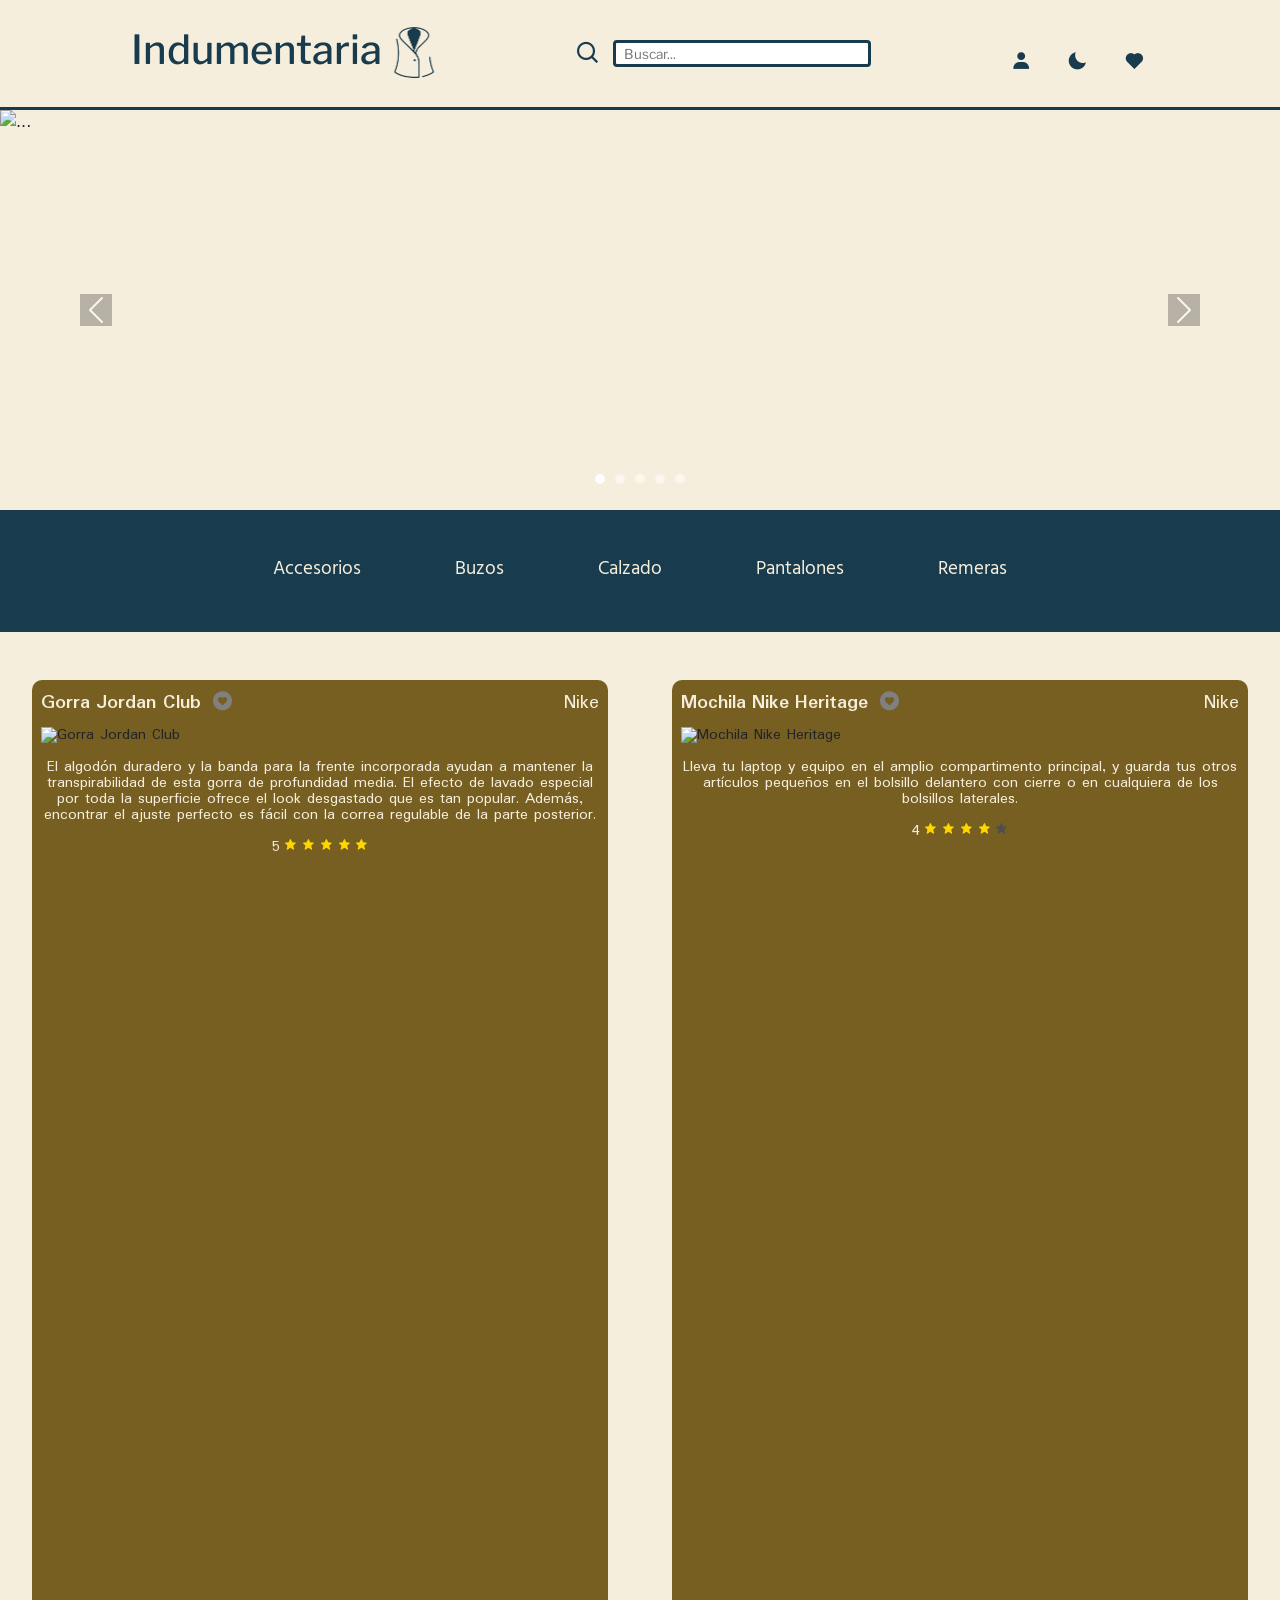
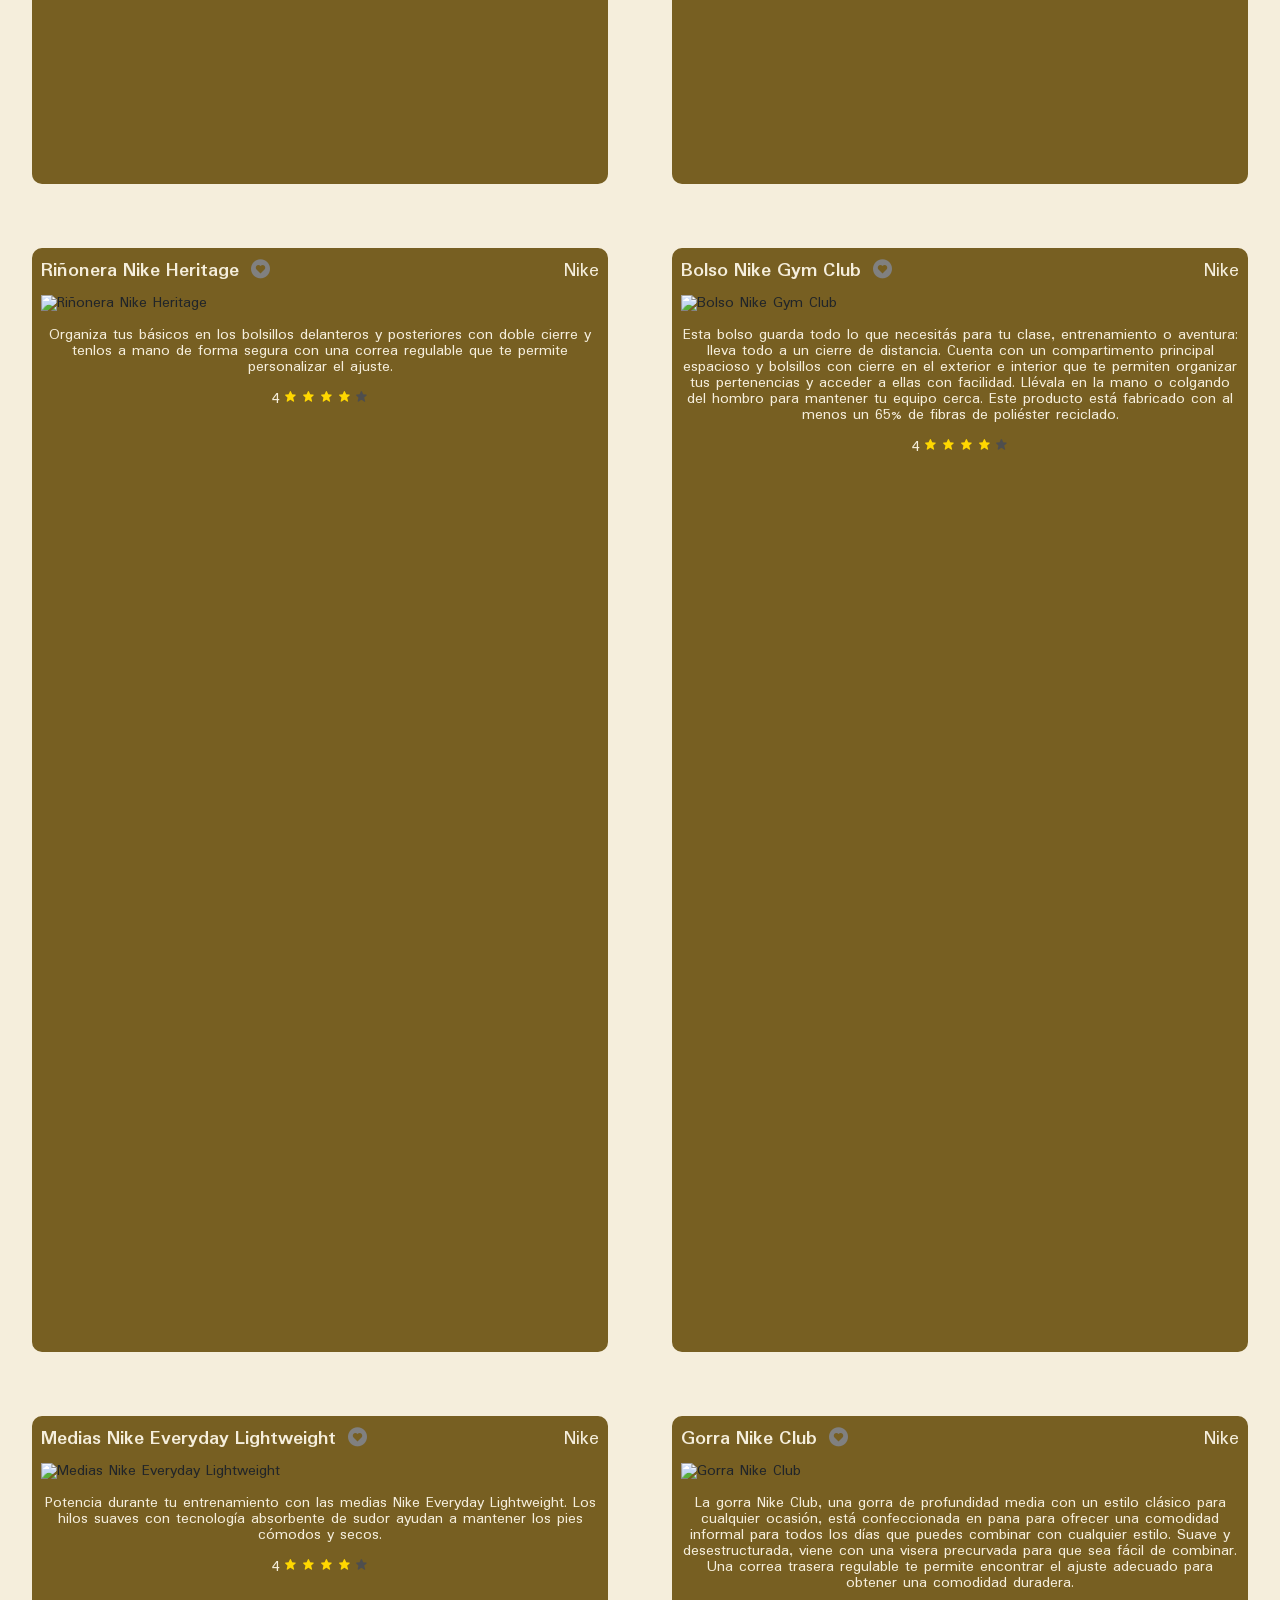
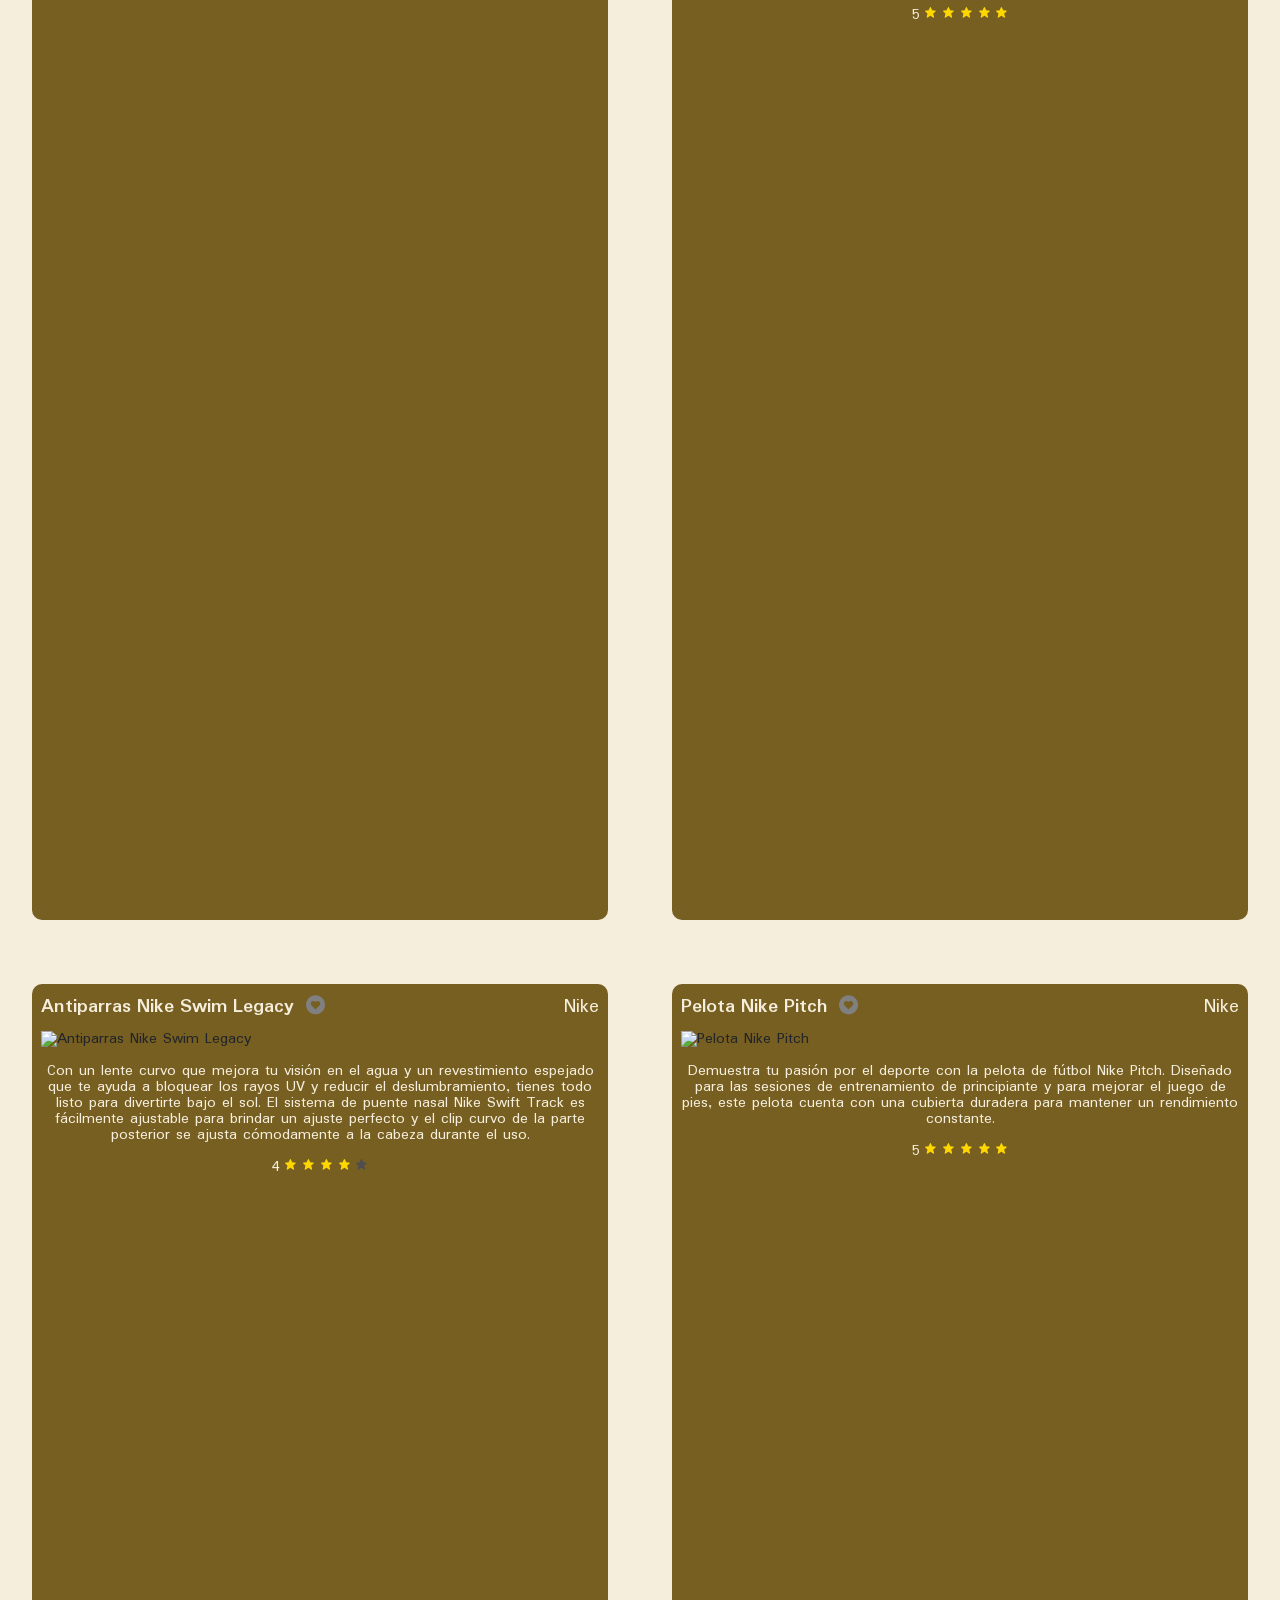
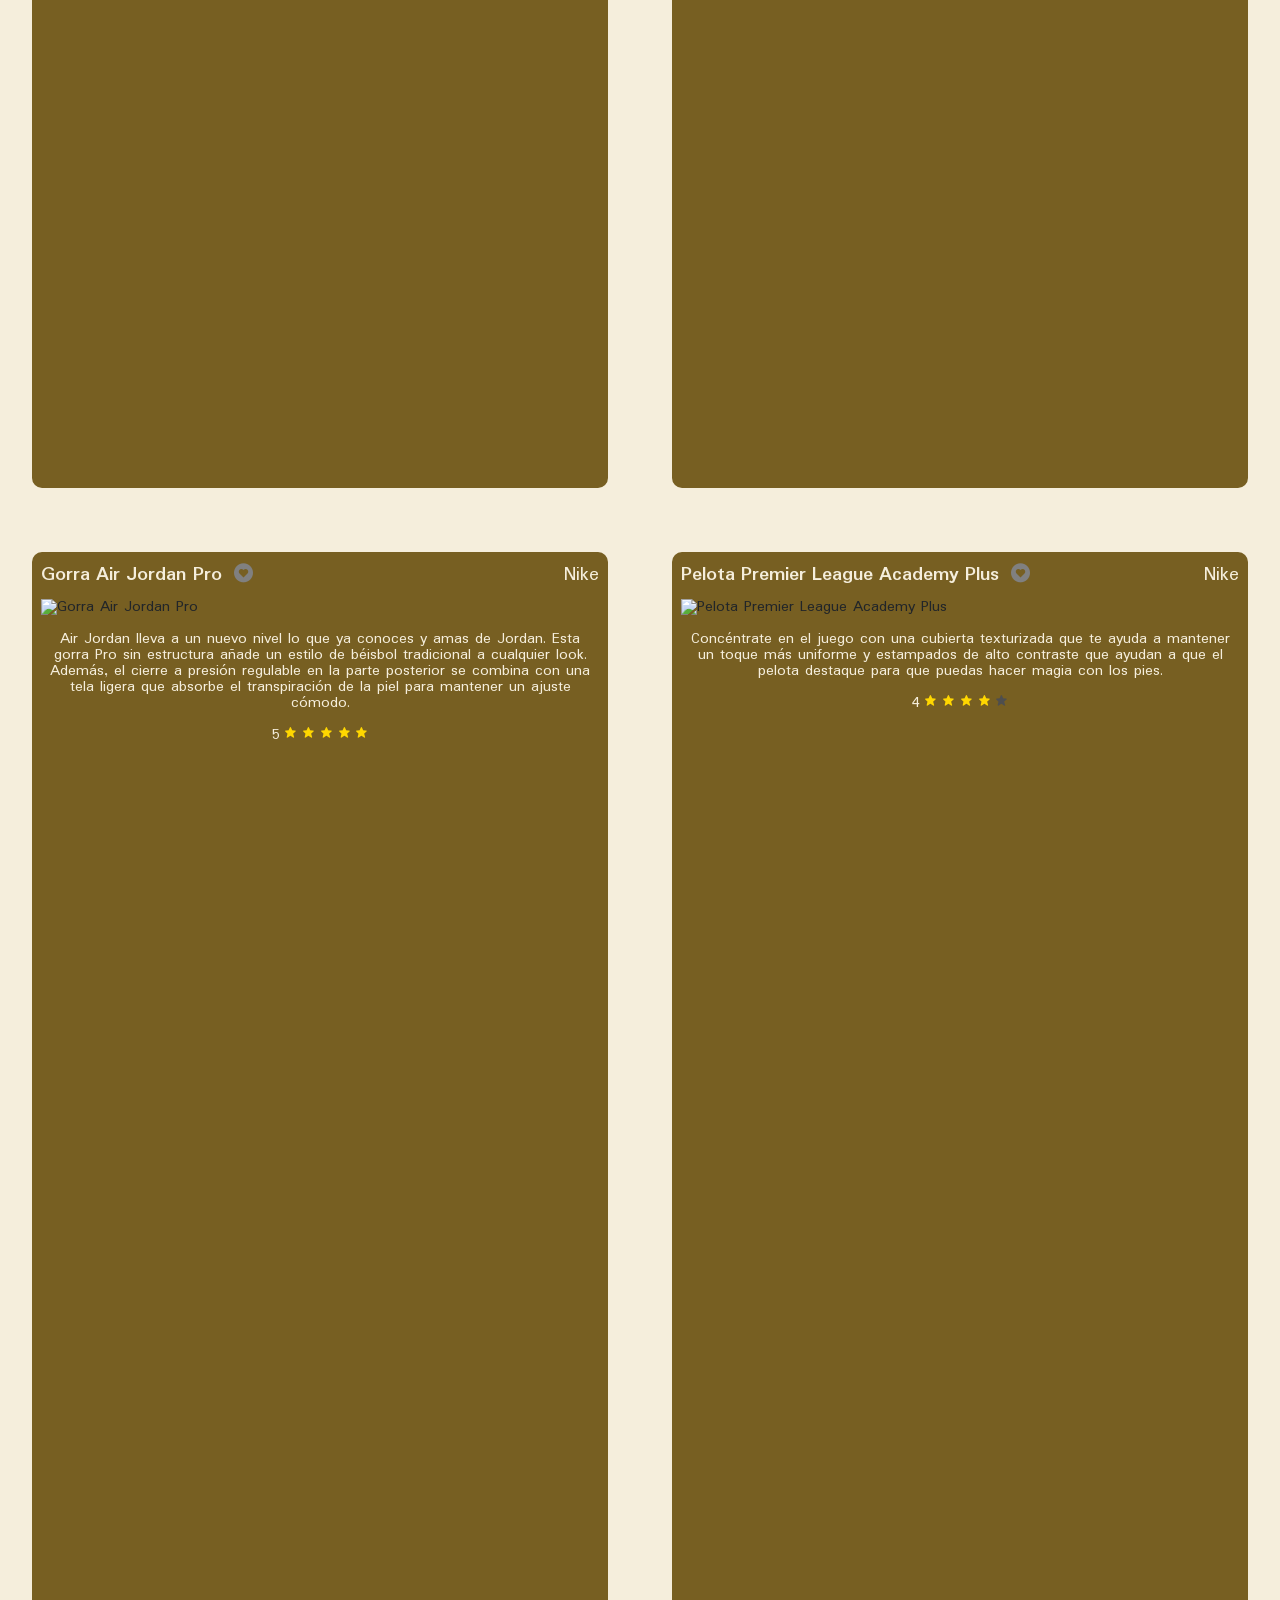
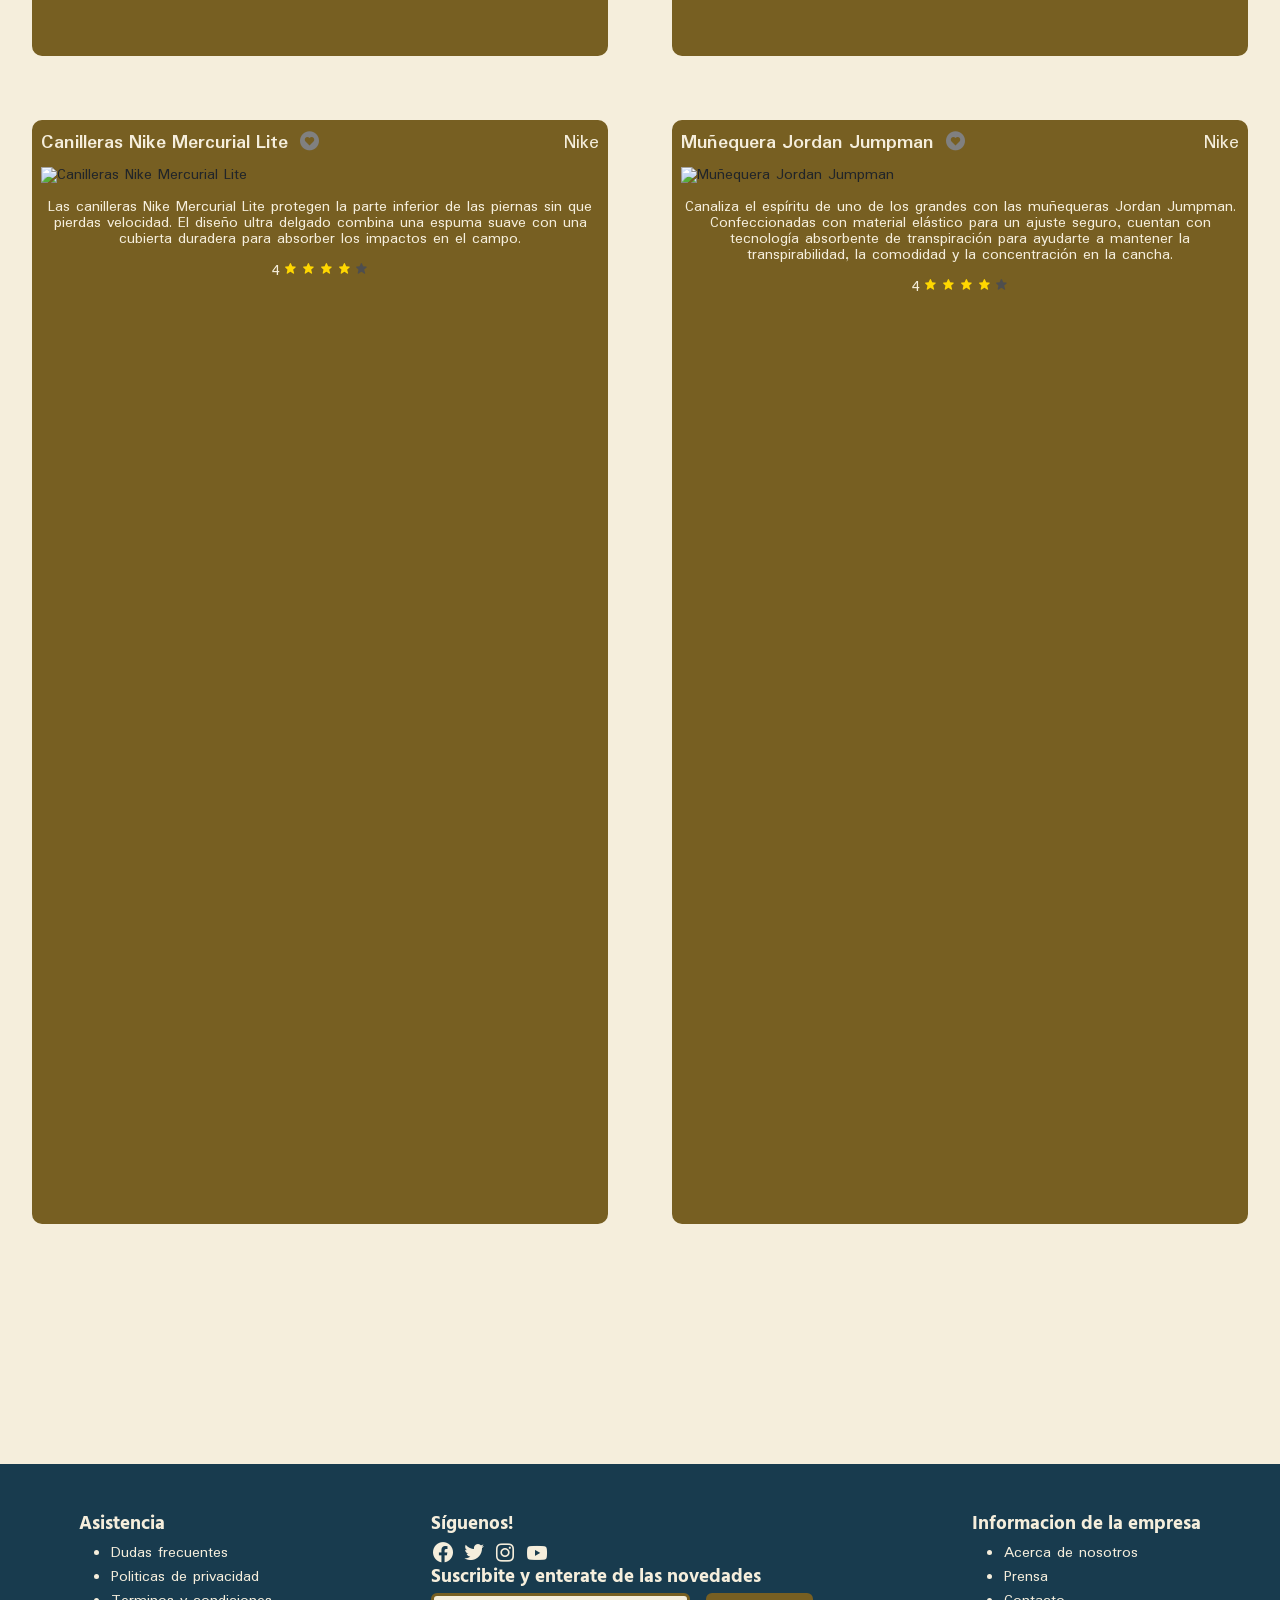
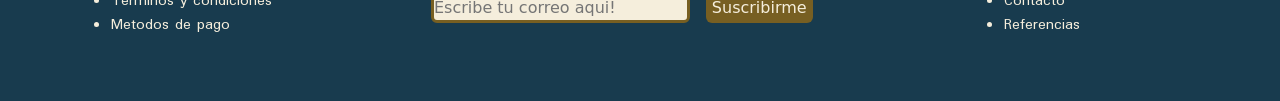
==== commit 00691877: "rating y cards" ====
--- a/index.html
+++ b/index.html
@@ -154,7 +154,9 @@
             <header class="header-articulo">
                <div class="encabezado-carta">
                   <div class="nombre-favorito">
-                     <p class="item-valor-nombre"><span class="formato-texto-cartas">Nombre</span> ITEM 1</p>
+                     <a href="#categoria00-item01" onclick="mostrarDetalle(this)">
+                        <p class="item-valor-nombre"><span class="formato-texto-cartas">Nombre</span> ITEM 1</p>
+                     </a>
                      <i class='bx bxs-heart-circle favorito-inactivo'></i> 
                   </div>
                   <p class="item-valor-autor"><span class="formato-texto-cartas">Autor</span> ITEM 1</p>
@@ -166,21 +168,21 @@
                   <i class='bx  bxs-star'></i>
                </div>
             </header>
-            <div class="detalle-articulo">
-               <div class="precio">
-                  <h4 class="item-campo-personalizado_1">CAMPO PERSONALIZADO 1</h4>
-                  <p class="item-valor-personalizado_1">valor personalizado 1</p>
-               </div>
-               <div class="stock">
-                  <h4 class="item-campo-personalizado_2">CAMPO PERSONALIZADO 2</h4>
-                  <p class="item-valor-personalizado_2">valor personalizado 2</p>
-               </div>
-               <div class="color">
-                  <h4 class="item-campo-personalizado_3">CAMPO PERSONALIZADO 3</h4>
-                  <p class="item-valor-personalizado_3">valor personalizado 3</p>
-               </div>
-            </div>
-            <div class="footer-articulo">
+            <div class="detalle-articulo ocultar">
+               <div class="precio">
+                  <h4 class="item-campo-personalizado_1">CAMPO PERSONALIZADO 1</h4>
+                  <p class="item-valor-personalizado_1">valor personalizado 1</p>
+               </div>
+               <div class="stock">
+                  <h4 class="item-campo-personalizado_2">CAMPO PERSONALIZADO 2</h4>
+                  <p class="item-valor-personalizado_2">valor personalizado 2</p>
+               </div>
+               <div class="color">
+                  <h4 class="item-campo-personalizado_3">CAMPO PERSONALIZADO 3</h4>
+                  <p class="item-valor-personalizado_3">valor personalizado 3</p>
+               </div>
+            </div>
+            <div class="footer-articulo ocultar">
                <div class="datos">
                   <h4 class="item-campo-personalizado_5">CAMPO PERSONALIZADO 5</h4>
                   <p class="item-valor-personalizado_5">valor personalizado 5</p>
@@ -196,7 +198,9 @@
             <header class="header-articulo">
                <div class="encabezado-carta">
                   <div class="nombre-favorito">
-                     <p class="item-valor-nombre"><span class="formato-texto-cartas">Nombre</span> ITEM 2</p>
+                     <a href="#categoria00-item02" onclick="mostrarDetalle(this)">
+                        <p class="item-valor-nombre"><span class="formato-texto-cartas">Nombre</span> ITEM 2</p>
+                     </a>
                      <i class='bx bxs-heart-circle favorito-inactivo'></i> 
                   </div>
                   <p class="item-valor-autor"><span class="formato-texto-cartas">Autor</span> ITEM 2</p>
@@ -208,21 +212,21 @@
                   <i class='bx  bxs-star'></i>
                </div>
             </header>
-            <div class="detalle-articulo">
-               <div class="precio">
-                  <h4 class="item-campo-personalizado_1">CAMPO PERSONALIZADO 1</h4>
-                  <p class="item-valor-personalizado_1">valor personalizado 1</p>
-               </div>
-               <div class="stock">
-                  <h4 class="item-campo-personalizado_2">CAMPO PERSONALIZADO 2</h4>
-                  <p class="item-valor-personalizado_2">valor personalizado 2</p>
-               </div>
-               <div class="color">
-                  <h4 class="item-campo-personalizado_3">CAMPO PERSONALIZADO 3</h4>
-                  <p class="item-valor-personalizado_3">valor personalizado 3</p>
-               </div>
-            </div>
-            <div class="footer-articulo">
+            <div class="detalle-articulo ocultar">
+               <div class="precio">
+                  <h4 class="item-campo-personalizado_1">CAMPO PERSONALIZADO 1</h4>
+                  <p class="item-valor-personalizado_1">valor personalizado 1</p>
+               </div>
+               <div class="stock">
+                  <h4 class="item-campo-personalizado_2">CAMPO PERSONALIZADO 2</h4>
+                  <p class="item-valor-personalizado_2">valor personalizado 2</p>
+               </div>
+               <div class="color">
+                  <h4 class="item-campo-personalizado_3">CAMPO PERSONALIZADO 3</h4>
+                  <p class="item-valor-personalizado_3">valor personalizado 3</p>
+               </div>
+            </div>
+            <div class="footer-articulo ocultar">
                <div class="datos">
                   <h4 class="item-campo-personalizado_5">CAMPO PERSONALIZADO 5</h4>
                   <p class="item-valor-personalizado_5">valor personalizado 5</p>
@@ -238,7 +242,9 @@
             <header class="header-articulo">
                <div class="encabezado-carta">
                   <div class="nombre-favorito">
-                     <p class="item-valor-nombre"><span class="formato-texto-cartas">Nombre</span> ITEM 3</p>
+                     <a href="#categoria00-item03" onclick="mostrarDetalle(this)">
+                        <p class="item-valor-nombre"><span class="formato-texto-cartas">Nombre</span> ITEM 3</p>
+                     </a>
                      <i class='bx bxs-heart-circle favorito-inactivo'></i> 
                   </div>
                   <p class="item-valor-autor"><span class="formato-texto-cartas">Autor</span> ITEM 3</p>
@@ -250,21 +256,21 @@
                   <i class='bx  bxs-star'></i>
                </div>
             </header>
-            <div class="detalle-articulo">
-               <div class="precio">
-                  <h4 class="item-campo-personalizado_1">CAMPO PERSONALIZADO 1</h4>
-                  <p class="item-valor-personalizado_1">valor personalizado 1</p>
-               </div>
-               <div class="stock">
-                  <h4 class="item-campo-personalizado_2">CAMPO PERSONALIZADO 2</h4>
-                  <p class="item-valor-personalizado_2">valor personalizado 2</p>
-               </div>
-               <div class="color">
-                  <h4 class="item-campo-personalizado_3">CAMPO PERSONALIZADO 3</h4>
-                  <p class="item-valor-personalizado_3">valor personalizado 3</p>
-               </div>
-            </div>
-            <div class="footer-articulo">
+            <div class="detalle-articulo ocultar">
+               <div class="precio">
+                  <h4 class="item-campo-personalizado_1">CAMPO PERSONALIZADO 1</h4>
+                  <p class="item-valor-personalizado_1">valor personalizado 1</p>
+               </div>
+               <div class="stock">
+                  <h4 class="item-campo-personalizado_2">CAMPO PERSONALIZADO 2</h4>
+                  <p class="item-valor-personalizado_2">valor personalizado 2</p>
+               </div>
+               <div class="color">
+                  <h4 class="item-campo-personalizado_3">CAMPO PERSONALIZADO 3</h4>
+                  <p class="item-valor-personalizado_3">valor personalizado 3</p>
+               </div>
+            </div>
+            <div class="footer-articulo ocultar">
                <div class="datos">
                   <h4 class="item-campo-personalizado_5">CAMPO PERSONALIZADO 5</h4>
                   <p class="item-valor-personalizado_5">valor personalizado 5</p>
@@ -280,7 +286,9 @@
             <header class="header-articulo">
                <div class="encabezado-carta">
                   <div class="nombre-favorito">
-                     <p class="item-valor-nombre"><span class="formato-texto-cartas">Nombre</span> ITEM 4</p>
+                     <a href="#categoria00-item04" onclick="mostrarDetalle(this)">
+                        <p class="item-valor-nombre"><span class="formato-texto-cartas">Nombre</span> ITEM 4</p>
+                     </a>
                      <i class='bx bxs-heart-circle favorito-inactivo'></i> 
                   </div>
                   <p class="item-valor-autor"><span class="formato-texto-cartas">Autor</span> ITEM 4</p>
@@ -292,21 +300,21 @@
                   <i class='bx  bxs-star'></i>
                </div>
             </header>
-            <div class="detalle-articulo">
-               <div class="precio">
-                  <h4 class="item-campo-personalizado_1">CAMPO PERSONALIZADO 1</h4>
-                  <p class="item-valor-personalizado_1">valor personalizado 1</p>
-               </div>
-               <div class="stock">
-                  <h4 class="item-campo-personalizado_2">CAMPO PERSONALIZADO 2</h4>
-                  <p class="item-valor-personalizado_2">valor personalizado 2</p>
-               </div>
-               <div class="color">
-                  <h4 class="item-campo-personalizado_3">CAMPO PERSONALIZADO 3</h4>
-                  <p class="item-valor-personalizado_3">valor personalizado 3</p>
-               </div>
-            </div>
-            <div class="footer-articulo">
+            <div class="detalle-articulo ocultar">
+               <div class="precio">
+                  <h4 class="item-campo-personalizado_1">CAMPO PERSONALIZADO 1</h4>
+                  <p class="item-valor-personalizado_1">valor personalizado 1</p>
+               </div>
+               <div class="stock">
+                  <h4 class="item-campo-personalizado_2">CAMPO PERSONALIZADO 2</h4>
+                  <p class="item-valor-personalizado_2">valor personalizado 2</p>
+               </div>
+               <div class="color">
+                  <h4 class="item-campo-personalizado_3">CAMPO PERSONALIZADO 3</h4>
+                  <p class="item-valor-personalizado_3">valor personalizado 3</p>
+               </div>
+            </div>
+            <div class="footer-articulo ocultar">
                <div class="datos">
                   <h4 class="item-campo-personalizado_5">CAMPO PERSONALIZADO 5</h4>
                   <p class="item-valor-personalizado_5">valor personalizado 5</p>
@@ -322,7 +330,9 @@
             <header class="header-articulo">
                <div class="encabezado-carta">
                   <div class="nombre-favorito">
-                     <p class="item-valor-nombre"><span class="formato-texto-cartas">Nombre</span> ITEM 5</p>
+                     <a href="#categoria00-item05" onclick="mostrarDetalle(this)">
+                        <p class="item-valor-nombre"><span class="formato-texto-cartas">Nombre</span> ITEM 5</p>
+                     </a>
                      <i class='bx bxs-heart-circle favorito-inactivo'></i> 
                   </div>
                   <p class="item-valor-autor"><span class="formato-texto-cartas">Autor</span> ITEM 5</p>
@@ -334,21 +344,21 @@
                   <i class='bx  bxs-star'></i>
                </div>
             </header>
-            <div class="detalle-articulo">
-               <div class="precio">
-                  <h4 class="item-campo-personalizado_1">CAMPO PERSONALIZADO 1</h4>
-                  <p class="item-valor-personalizado_1">valor personalizado 1</p>
-               </div>
-               <div class="stock">
-                  <h4 class="item-campo-personalizado_2">CAMPO PERSONALIZADO 2</h4>
-                  <p class="item-valor-personalizado_2">valor personalizado 2</p>
-               </div>
-               <div class="color">
-                  <h4 class="item-campo-personalizado_3">CAMPO PERSONALIZADO 3</h4>
-                  <p class="item-valor-personalizado_3">valor personalizado 3</p>
-               </div>
-            </div>
-            <div class="footer-articulo">
+            <div class="detalle-articulo ocultar">
+               <div class="precio">
+                  <h4 class="item-campo-personalizado_1">CAMPO PERSONALIZADO 1</h4>
+                  <p class="item-valor-personalizado_1">valor personalizado 1</p>
+               </div>
+               <div class="stock">
+                  <h4 class="item-campo-personalizado_2">CAMPO PERSONALIZADO 2</h4>
+                  <p class="item-valor-personalizado_2">valor personalizado 2</p>
+               </div>
+               <div class="color">
+                  <h4 class="item-campo-personalizado_3">CAMPO PERSONALIZADO 3</h4>
+                  <p class="item-valor-personalizado_3">valor personalizado 3</p>
+               </div>
+            </div>
+            <div class="footer-articulo ocultar">
                <div class="datos">
                   <h4 class="item-campo-personalizado_5">CAMPO PERSONALIZADO 5</h4>
                   <p class="item-valor-personalizado_5">valor personalizado 5</p>
@@ -364,7 +374,9 @@
             <header class="header-articulo">
                <div class="encabezado-carta">
                   <div class="nombre-favorito">
-                     <p class="item-valor-nombre"><span class="formato-texto-cartas">Nombre</span> ITEM 6</p>
+                     <a href="#categoria00-item06" onclick="mostrarDetalle(this)">
+                        <p class="item-valor-nombre"><span class="formato-texto-cartas">Nombre</span> ITEM 6</p>
+                     </a>
                      <i class='bx bxs-heart-circle favorito-inactivo'></i> 
                   </div>
                   <p class="item-valor-autor"><span class="formato-texto-cartas">Autor</span> ITEM 6</p>
@@ -376,21 +388,21 @@
                   <i class='bx  bxs-star'></i>
                </div>
             </header>
-            <div class="detalle-articulo">
-               <div class="precio">
-                  <h4 class="item-campo-personalizado_1">CAMPO PERSONALIZADO 1</h4>
-                  <p class="item-valor-personalizado_1">valor personalizado 1</p>
-               </div>
-               <div class="stock">
-                  <h4 class="item-campo-personalizado_2">CAMPO PERSONALIZADO 2</h4>
-                  <p class="item-valor-personalizado_2">valor personalizado 2</p>
-               </div>
-               <div class="color">
-                  <h4 class="item-campo-personalizado_3">CAMPO PERSONALIZADO 3</h4>
-                  <p class="item-valor-personalizado_3">valor personalizado 3</p>
-               </div>
-            </div>
-            <div class="footer-articulo">
+            <div class="detalle-articulo ocultar">
+               <div class="precio">
+                  <h4 class="item-campo-personalizado_1">CAMPO PERSONALIZADO 1</h4>
+                  <p class="item-valor-personalizado_1">valor personalizado 1</p>
+               </div>
+               <div class="stock">
+                  <h4 class="item-campo-personalizado_2">CAMPO PERSONALIZADO 2</h4>
+                  <p class="item-valor-personalizado_2">valor personalizado 2</p>
+               </div>
+               <div class="color">
+                  <h4 class="item-campo-personalizado_3">CAMPO PERSONALIZADO 3</h4>
+                  <p class="item-valor-personalizado_3">valor personalizado 3</p>
+               </div>
+            </div>
+            <div class="footer-articulo ocultar">
                <div class="datos">
                   <h4 class="item-campo-personalizado_5">CAMPO PERSONALIZADO 5</h4>
                   <p class="item-valor-personalizado_5">valor personalizado 5</p>
@@ -406,7 +418,9 @@
             <header class="header-articulo">
                <div class="encabezado-carta">
                   <div class="nombre-favorito">
-                     <p class="item-valor-nombre"><span class="formato-texto-cartas">Nombre</span> ITEM 7</p>
+                     <a href="#categoria00-item07" onclick="mostrarDetalle(this)">
+                        <p class="item-valor-nombre"><span class="formato-texto-cartas">Nombre</span> ITEM 7</p>
+                     </a>
                      <i class='bx bxs-heart-circle favorito-inactivo'></i> 
                   </div>
                   <p class="item-valor-autor"><span class="formato-texto-cartas">Autor</span> ITEM 7</p>
@@ -418,21 +432,21 @@
                   <i class='bx  bxs-star'></i>
                </div>
             </header>
-            <div class="detalle-articulo">
-               <div class="precio">
-                  <h4 class="item-campo-personalizado_1">CAMPO PERSONALIZADO 1</h4>
-                  <p class="item-valor-personalizado_1">valor personalizado 1</p>
-               </div>
-               <div class="stock">
-                  <h4 class="item-campo-personalizado_2">CAMPO PERSONALIZADO 2</h4>
-                  <p class="item-valor-personalizado_2">valor personalizado 2</p>
-               </div>
-               <div class="color">
-                  <h4 class="item-campo-personalizado_3">CAMPO PERSONALIZADO 3</h4>
-                  <p class="item-valor-personalizado_3">valor personalizado 3</p>
-               </div>
-            </div>
-            <div class="footer-articulo">
+            <div class="detalle-articulo ocultar">
+               <div class="precio">
+                  <h4 class="item-campo-personalizado_1">CAMPO PERSONALIZADO 1</h4>
+                  <p class="item-valor-personalizado_1">valor personalizado 1</p>
+               </div>
+               <div class="stock">
+                  <h4 class="item-campo-personalizado_2">CAMPO PERSONALIZADO 2</h4>
+                  <p class="item-valor-personalizado_2">valor personalizado 2</p>
+               </div>
+               <div class="color">
+                  <h4 class="item-campo-personalizado_3">CAMPO PERSONALIZADO 3</h4>
+                  <p class="item-valor-personalizado_3">valor personalizado 3</p>
+               </div>
+            </div>
+            <div class="footer-articulo ocultar">
                <div class="datos">
                   <h4 class="item-campo-personalizado_5">CAMPO PERSONALIZADO 5</h4>
                   <p class="item-valor-personalizado_5">valor personalizado 5</p>
@@ -448,7 +462,9 @@
             <header class="header-articulo">
                <div class="encabezado-carta">
                   <div class="nombre-favorito">
-                     <p class="item-valor-nombre"><span class="formato-texto-cartas">Nombre</span> ITEM 8</p>
+                     <a href="#categoria00-item08" onclick="mostrarDetalle(this)">
+                        <p class="item-valor-nombre"><span class="formato-texto-cartas">Nombre</span> ITEM 8</p>
+                     </a>
                      <i class='bx bxs-heart-circle favorito-inactivo'></i> 
                   </div>
                   <p class="item-valor-autor"><span class="formato-texto-cartas">Autor</span> ITEM 8</p>
@@ -460,21 +476,21 @@
                   <i class='bx  bxs-star'></i>
                </div>
             </header>
-            <div class="detalle-articulo">
-               <div class="precio">
-                  <h4 class="item-campo-personalizado_1">CAMPO PERSONALIZADO 1</h4>
-                  <p class="item-valor-personalizado_1">valor personalizado 1</p>
-               </div>
-               <div class="stock">
-                  <h4 class="item-campo-personalizado_2">CAMPO PERSONALIZADO 2</h4>
-                  <p class="item-valor-personalizado_2">valor personalizado 2</p>
-               </div>
-               <div class="color">
-                  <h4 class="item-campo-personalizado_3">CAMPO PERSONALIZADO 3</h4>
-                  <p class="item-valor-personalizado_3">valor personalizado 3</p>
-               </div>
-            </div>
-            <div class="footer-articulo">
+            <div class="detalle-articulo ocultar">
+               <div class="precio">
+                  <h4 class="item-campo-personalizado_1">CAMPO PERSONALIZADO 1</h4>
+                  <p class="item-valor-personalizado_1">valor personalizado 1</p>
+               </div>
+               <div class="stock">
+                  <h4 class="item-campo-personalizado_2">CAMPO PERSONALIZADO 2</h4>
+                  <p class="item-valor-personalizado_2">valor personalizado 2</p>
+               </div>
+               <div class="color">
+                  <h4 class="item-campo-personalizado_3">CAMPO PERSONALIZADO 3</h4>
+                  <p class="item-valor-personalizado_3">valor personalizado 3</p>
+               </div>
+            </div>
+            <div class="footer-articulo ocultar">
                <div class="datos">
                   <h4 class="item-campo-personalizado_5">CAMPO PERSONALIZADO 5</h4>
                   <p class="item-valor-personalizado_5">valor personalizado 5</p>
@@ -490,7 +506,9 @@
             <header class="header-articulo">
                <div class="encabezado-carta">
                   <div class="nombre-favorito">
-                     <p class="item-valor-nombre"><span class="formato-texto-cartas">Nombre</span> ITEM 9</p>
+                     <a href="#categoria00-item09" onclick="mostrarDetalle(this)">
+                        <p class="item-valor-nombre"><span class="formato-texto-cartas">Nombre</span> ITEM 9</p>
+                     </a>
                      <i class='bx bxs-heart-circle favorito-inactivo'></i> 
                   </div>
                   <p class="item-valor-autor"><span class="formato-texto-cartas">Autor</span> ITEM 9</p>
@@ -502,21 +520,21 @@
                   <i class='bx  bxs-star'></i>
                </div>
             </header>
-            <div class="detalle-articulo">
-               <div class="precio">
-                  <h4 class="item-campo-personalizado_1">CAMPO PERSONALIZADO 1</h4>
-                  <p class="item-valor-personalizado_1">valor personalizado 1</p>
-               </div>
-               <div class="stock">
-                  <h4 class="item-campo-personalizado_2">CAMPO PERSONALIZADO 2</h4>
-                  <p class="item-valor-personalizado_2">valor personalizado 2</p>
-               </div>
-               <div class="color">
-                  <h4 class="item-campo-personalizado_3">CAMPO PERSONALIZADO 3</h4>
-                  <p class="item-valor-personalizado_3">valor personalizado 3</p>
-               </div>
-            </div>
-            <div class="footer-articulo">
+            <div class="detalle-articulo ocultar">
+               <div class="precio">
+                  <h4 class="item-campo-personalizado_1">CAMPO PERSONALIZADO 1</h4>
+                  <p class="item-valor-personalizado_1">valor personalizado 1</p>
+               </div>
+               <div class="stock">
+                  <h4 class="item-campo-personalizado_2">CAMPO PERSONALIZADO 2</h4>
+                  <p class="item-valor-personalizado_2">valor personalizado 2</p>
+               </div>
+               <div class="color">
+                  <h4 class="item-campo-personalizado_3">CAMPO PERSONALIZADO 3</h4>
+                  <p class="item-valor-personalizado_3">valor personalizado 3</p>
+               </div>
+            </div>
+            <div class="footer-articulo ocultar">
                <div class="datos">
                   <h4 class="item-campo-personalizado_5">CAMPO PERSONALIZADO 5</h4>
                   <p class="item-valor-personalizado_5">valor personalizado 5</p>
@@ -532,7 +550,9 @@
             <header class="header-articulo">
                <div class="encabezado-carta">
                   <div class="nombre-favorito">
-                     <p class="item-valor-nombre"><span class="formato-texto-cartas">Nombre</span> ITEM 10</p>
+                     <a href="#categoria00-item10" onclick="mostrarDetalle(this)">
+                        <p class="item-valor-nombre"><span class="formato-texto-cartas">Nombre</span> ITEM 10</p>
+                     </a>
                      <i class='bx bxs-heart-circle favorito-inactivo'></i> 
                   </div>
                   <p class="item-valor-autor"><span class="formato-texto-cartas">Autor</span> ITEM 10</p>
@@ -544,21 +564,21 @@
                   <i class='bx  bxs-star'></i>
                </div>
             </header>
-            <div class="detalle-articulo">
-               <div class="precio">
-                  <h4 class="item-campo-personalizado_1">CAMPO PERSONALIZADO 1</h4>
-                  <p class="item-valor-personalizado_1">valor personalizado 1</p>
-               </div>
-               <div class="stock">
-                  <h4 class="item-campo-personalizado_2">CAMPO PERSONALIZADO 2</h4>
-                  <p class="item-valor-personalizado_2">valor personalizado 2</p>
-               </div>
-               <div class="color">
-                  <h4 class="item-campo-personalizado_3">CAMPO PERSONALIZADO 3</h4>
-                  <p class="item-valor-personalizado_3">valor personalizado 3</p>
-               </div>
-            </div>
-            <div class="footer-articulo">
+            <div class="detalle-articulo ocultar">
+               <div class="precio">
+                  <h4 class="item-campo-personalizado_1">CAMPO PERSONALIZADO 1</h4>
+                  <p class="item-valor-personalizado_1">valor personalizado 1</p>
+               </div>
+               <div class="stock">
+                  <h4 class="item-campo-personalizado_2">CAMPO PERSONALIZADO 2</h4>
+                  <p class="item-valor-personalizado_2">valor personalizado 2</p>
+               </div>
+               <div class="color">
+                  <h4 class="item-campo-personalizado_3">CAMPO PERSONALIZADO 3</h4>
+                  <p class="item-valor-personalizado_3">valor personalizado 3</p>
+               </div>
+            </div>
+            <div class="footer-articulo ocultar">
                <div class="datos">
                   <h4 class="item-campo-personalizado_5">CAMPO PERSONALIZADO 5</h4>
                   <p class="item-valor-personalizado_5">valor personalizado 5</p>
@@ -574,7 +594,9 @@
             <header class="header-articulo">
                <div class="encabezado-carta">
                   <div class="nombre-favorito">
-                     <p class="item-valor-nombre"><span class="formato-texto-cartas">Nombre</span> ITEM 11</p>
+                     <a href="#categoria00-item11" onclick="mostrarDetalle(this)">
+                        <p class="item-valor-nombre"><span class="formato-texto-cartas">Nombre</span> ITEM 11</p>
+                     </a>
                      <i class='bx bxs-heart-circle favorito-inactivo'></i> 
                   </div>
                   <p class="item-valor-autor"><span class="formato-texto-cartas">Autor</span> ITEM 11</p>
@@ -586,21 +608,21 @@
                   <i class='bx  bxs-star'></i>
                </div>
             </header>
-            <div class="detalle-articulo">
-               <div class="precio">
-                  <h4 class="item-campo-personalizado_1">CAMPO PERSONALIZADO 1</h4>
-                  <p class="item-valor-personalizado_1">valor personalizado 1</p>
-               </div>
-               <div class="stock">
-                  <h4 class="item-campo-personalizado_2">CAMPO PERSONALIZADO 2</h4>
-                  <p class="item-valor-personalizado_2">valor personalizado 2</p>
-               </div>
-               <div class="color">
-                  <h4 class="item-campo-personalizado_3">CAMPO PERSONALIZADO 3</h4>
-                  <p class="item-valor-personalizado_3">valor personalizado 3</p>
-               </div>
-            </div>
-            <div class="footer-articulo">
+            <div class="detalle-articulo ocultar">
+               <div class="precio">
+                  <h4 class="item-campo-personalizado_1">CAMPO PERSONALIZADO 1</h4>
+                  <p class="item-valor-personalizado_1">valor personalizado 1</p>
+               </div>
+               <div class="stock">
+                  <h4 class="item-campo-personalizado_2">CAMPO PERSONALIZADO 2</h4>
+                  <p class="item-valor-personalizado_2">valor personalizado 2</p>
+               </div>
+               <div class="color">
+                  <h4 class="item-campo-personalizado_3">CAMPO PERSONALIZADO 3</h4>
+                  <p class="item-valor-personalizado_3">valor personalizado 3</p>
+               </div>
+            </div>
+            <div class="footer-articulo ocultar">
                <div class="datos">
                   <h4 class="item-campo-personalizado_5">CAMPO PERSONALIZADO 5</h4>
                   <p class="item-valor-personalizado_5">valor personalizado 5</p>
@@ -616,7 +638,9 @@
             <header class="header-articulo">
                <div class="encabezado-carta">
                   <div class="nombre-favorito">
-                     <p class="item-valor-nombre"><span class="formato-texto-cartas">Nombre</span> ITEM 12</p>
+                     <a href="#categoria00-item02" onclick="mostrarDetalle(this)">
+                        <p class="item-valor-nombre"><span class="formato-texto-cartas">Nombre</span> ITEM 12</p>
+                     </a>
                      <i class='bx bxs-heart-circle favorito-inactivo'></i> 
                   </div>
                   <p class="item-valor-autor"><span class="formato-texto-cartas">Autor</span> ITEM 12</p>
@@ -628,21 +652,21 @@
                   <i class='bx  bxs-star'></i>
                </div>
             </header>
-            <div class="detalle-articulo">
-               <div class="precio">
-                  <h4 class="item-campo-personalizado_1">CAMPO PERSONALIZADO 1</h4>
-                  <p class="item-valor-personalizado_1">valor personalizado 1</p>
-               </div>
-               <div class="stock">
-                  <h4 class="item-campo-personalizado_2">CAMPO PERSONALIZADO 2</h4>
-                  <p class="item-valor-personalizado_2">valor personalizado 2</p>
-               </div>
-               <div class="color">
-                  <h4 class="item-campo-personalizado_3">CAMPO PERSONALIZADO 3</h4>
-                  <p class="item-valor-personalizado_3">valor personalizado 3</p>
-               </div>
-            </div>
-            <div class="footer-articulo">
+            <div class="detalle-articulo ocultar">
+               <div class="precio">
+                  <h4 class="item-campo-personalizado_1">CAMPO PERSONALIZADO 1</h4>
+                  <p class="item-valor-personalizado_1">valor personalizado 1</p>
+               </div>
+               <div class="stock">
+                  <h4 class="item-campo-personalizado_2">CAMPO PERSONALIZADO 2</h4>
+                  <p class="item-valor-personalizado_2">valor personalizado 2</p>
+               </div>
+               <div class="color">
+                  <h4 class="item-campo-personalizado_3">CAMPO PERSONALIZADO 3</h4>
+                  <p class="item-valor-personalizado_3">valor personalizado 3</p>
+               </div>
+            </div>
+            <div class="footer-articulo ocultar">
                <div class="datos">
                   <h4 class="item-campo-personalizado_5">CAMPO PERSONALIZADO 5</h4>
                   <p class="item-valor-personalizado_5">valor personalizado 5</p>
@@ -706,6 +730,7 @@
    <script type="module" src="js/carousel/carousel.js"></script>
    <script type="module" src="js/funcionalidades/tab-activo.js"></script>
    <script type="module" src="js/favoritos/favoritos.js"></script>
+   <script src='js/detalle-card/detalle-card.js'></script>
    <script type="module" src="js/popup/popup.js"></script>
 </body>
 
--- a/css/estilo-principal.css
+++ b/css/estilo-principal.css
@@ -287,8 +287,15 @@
 
 .rating .bxs-star {
    font-size: 0.8em;
+   margin-bottom: 0.16em;
+}
+
+.on{
    color: gold;
-   margin-bottom: 0.16em;
+}
+
+.off{
+   color: rgb(78, 78, 78);
 }
 
 .encabezado-carta {
@@ -301,6 +308,10 @@
    word-spacing: -5px;
 }
 
+.encabezado-carta a{
+   text-decoration: none;
+}
+
 .item-valor-nombre {
    font-weight: bold;
 }
@@ -340,6 +351,10 @@
    margin-top: 1em;
    display: flex;
    justify-content: space-around;
+}
+
+.ocultar{
+   display: none;
 }
 
 .footer-articulo {
